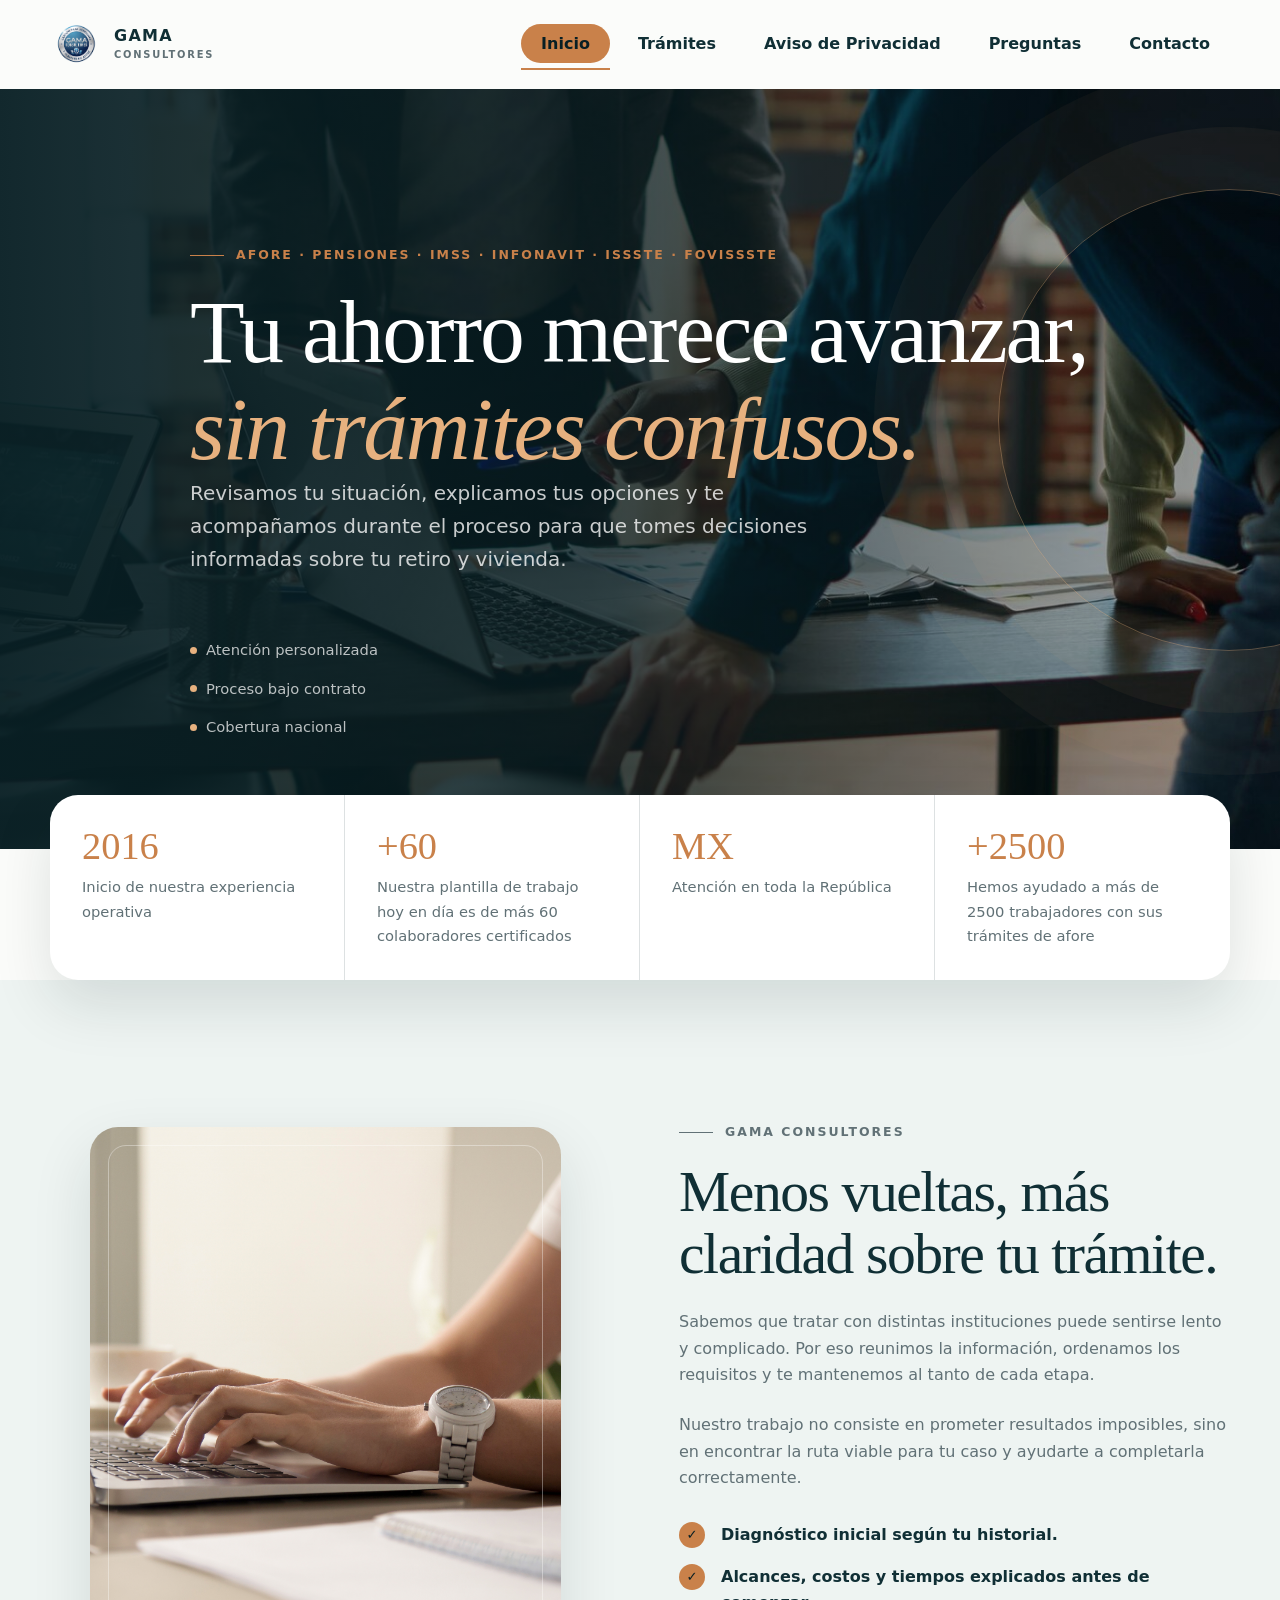
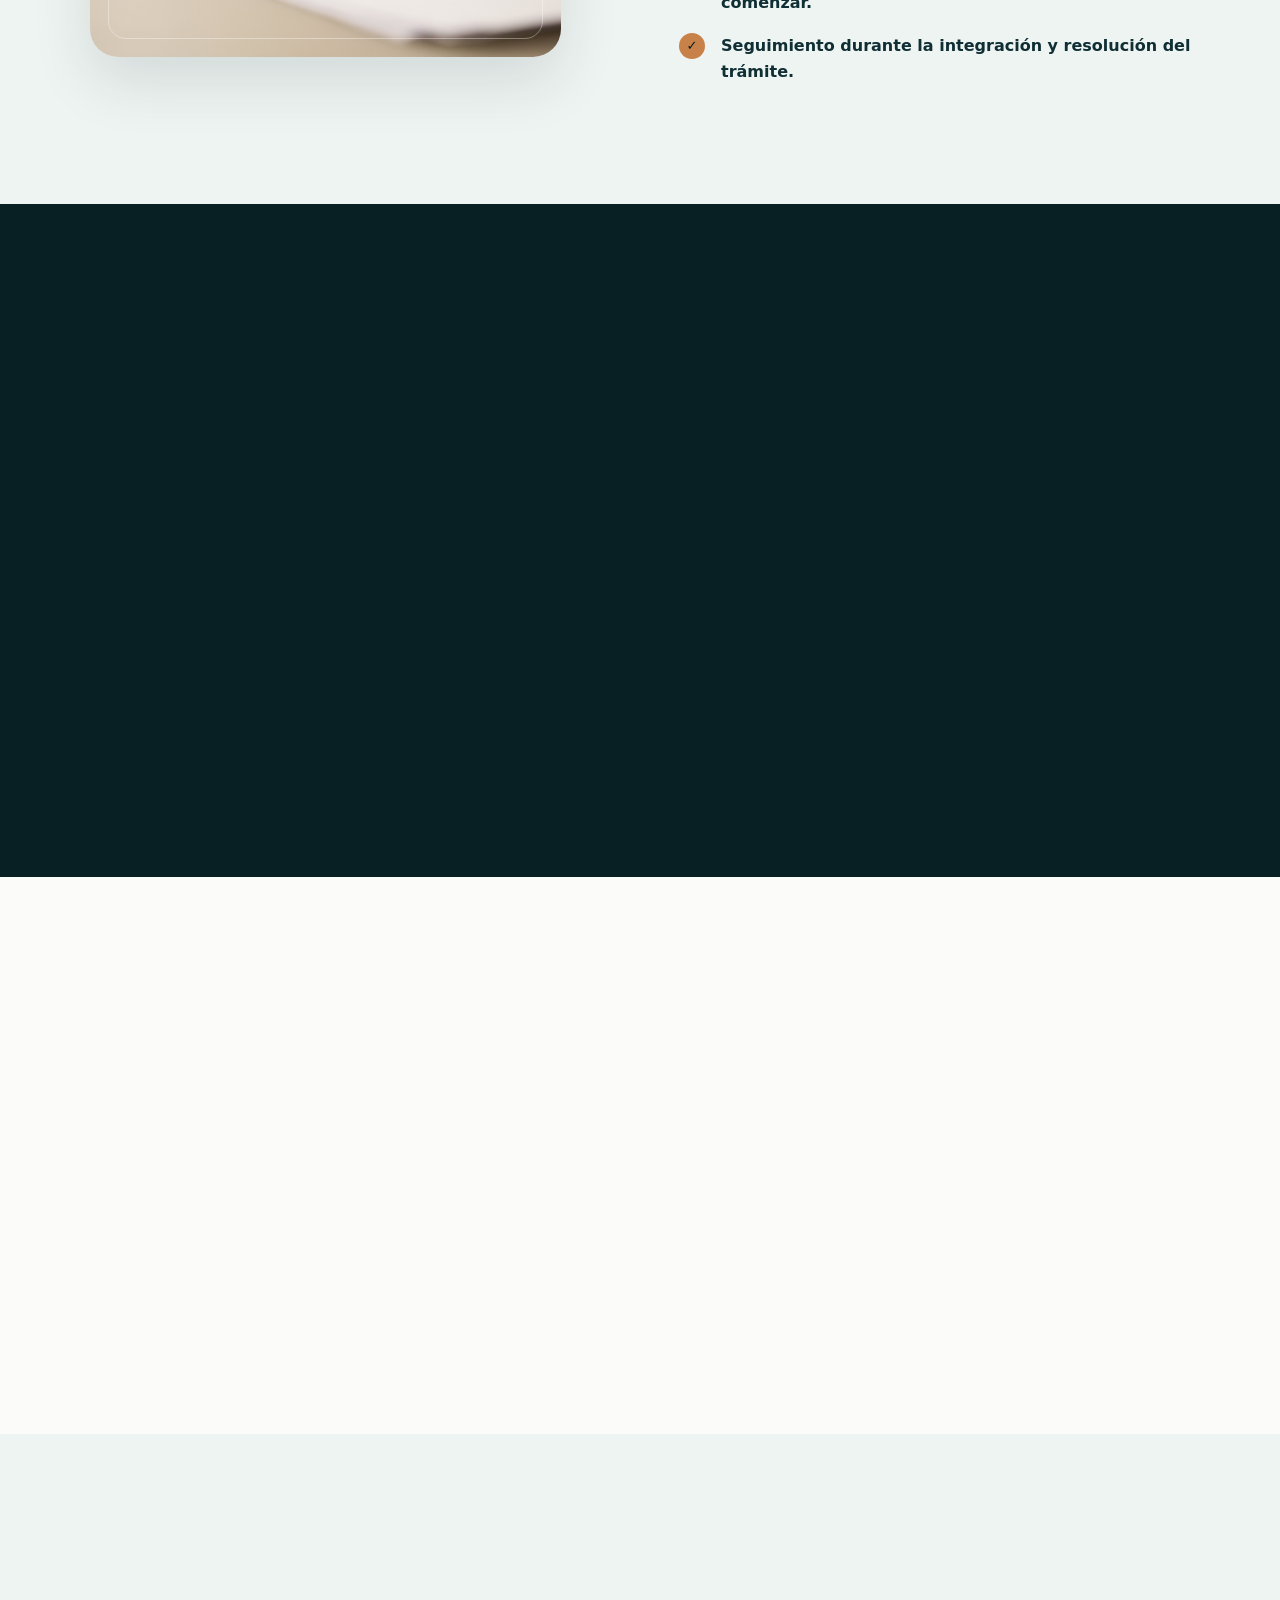
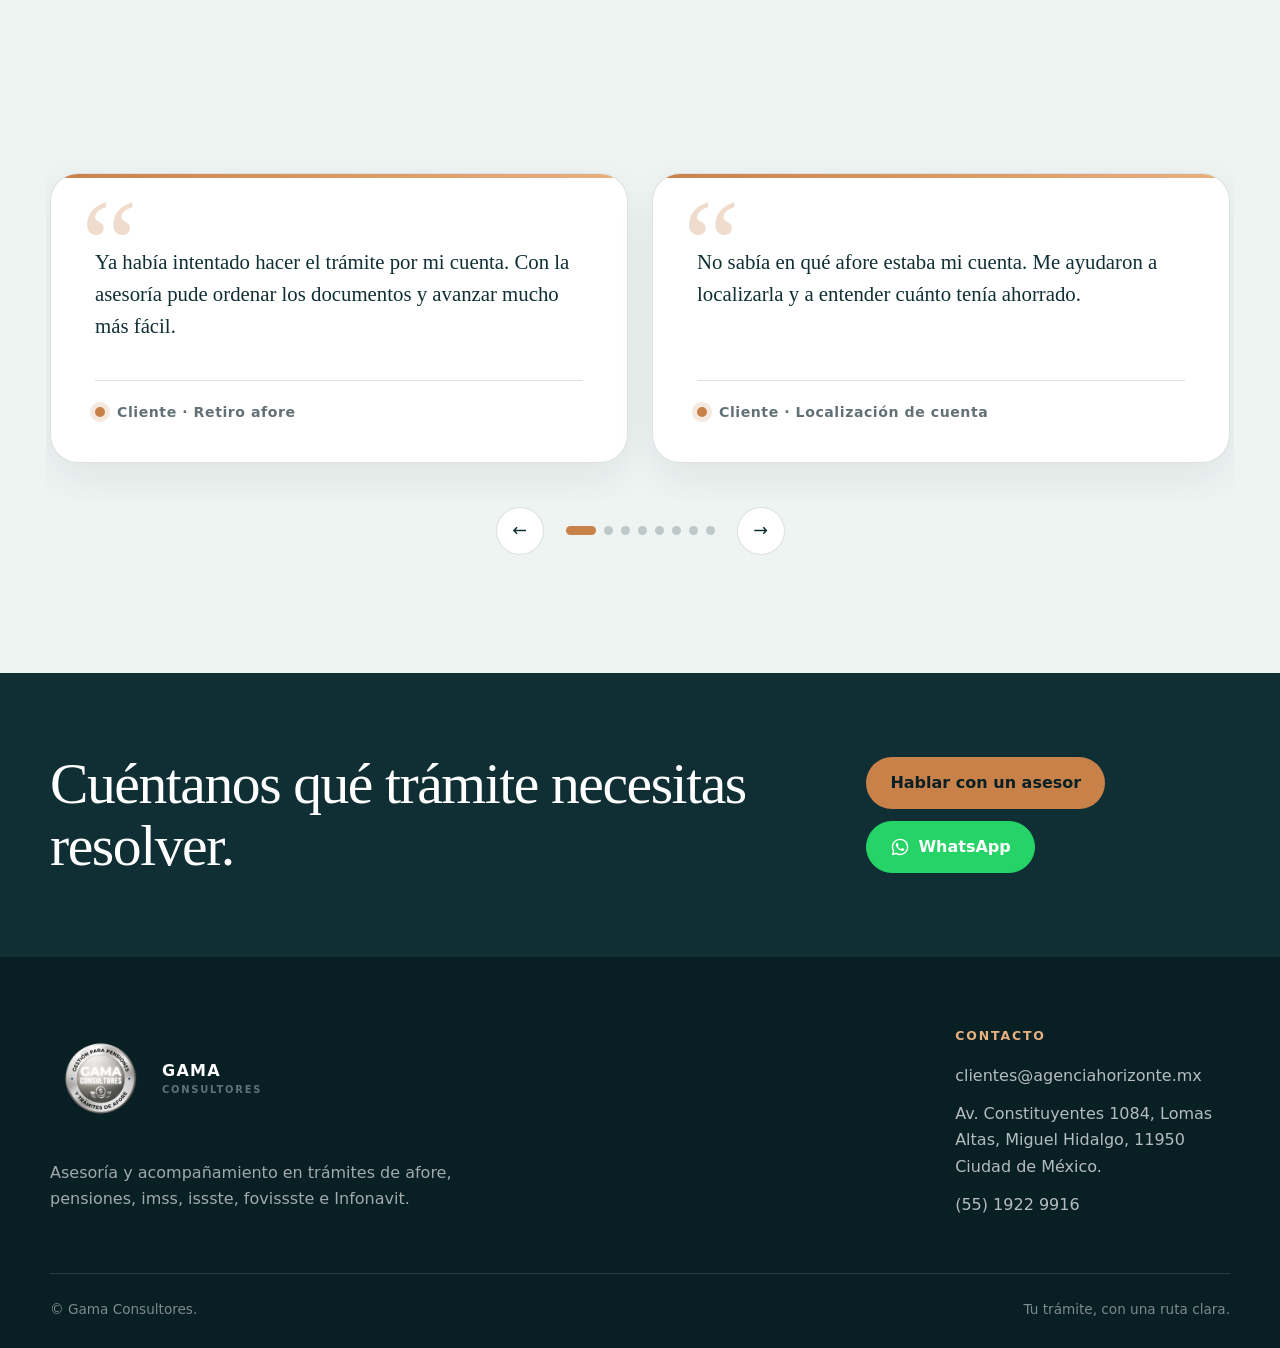
==== index.html @ b089a034 "arkpf233322" ====
<!doctype html>
<html lang="es">
	<head>
		<meta charset="utf-8" />
		<meta name="viewport" content="width=device-width, initial-scale=1" />
		<title>Gama Consultores | afore, pensiones e Infonavit</title>
		<meta
			name="description"
			content="Asesoría y acompañamiento en trámites de afore, pensiones, IMSS e Infonavit en México."
		/>
		<link
			rel="icon"
			type="image/svg+xml"
			href="assets/imgs/logo/Horizonte-favicon.svg"
		/>
		<link rel="stylesheet" href="assets/css/agencia.css" />

		<style>
			/* Botones del CTA (contacto + WhatsApp) */
			.cta-actions {
				display: flex;
				flex-wrap: wrap;
				align-items: center;
				gap: 12px;
			}
			.btn.btn-wa {
				display: inline-flex;
				align-items: center;
				gap: 8px;
				background: #25d366;
				border-color: #25d366;
				color: #fff;
			}
			.btn.btn-wa svg {
				width: 20px;
				height: 20px;
				fill: currentColor;
				flex-shrink: 0;
			}
			.btn.btn-wa:hover,
			.btn.btn-wa:focus-visible {
				background: #1ebe5b;
				border-color: #1ebe5b;
				color: #fff;
			}
			@media (max-width: 600px) {
				.cta-actions {
					width: 100%;
				}
				.cta-actions .btn {
					flex: 1 1 100%;
					justify-content: center;
					text-align: center;
				}
			}
		</style>
	</head>
	<body>
		<a class="skip-link" href="#contenido">Saltar al contenido</a>
		<header class="site-header">
			<nav class="nav container" aria-label="Navegación principal">
				<a class="brand" href="index.html">
					<img class="brand-logo" src="assets/imgs/logo/GM1.png" alt="Gama Consultores" />
					<span class="brand-name">GAMA <small>CONSULTORES</small></span>
				</a>
				<button
					class="menu-toggle"
					type="button"
					aria-label="Abrir menú"
					aria-expanded="false"
				>
					<span></span>
				</button>
				<ul class="nav-links">
					<li><a aria-current="page" href="index.html">Inicio</a></li>
					<li><a href="tramites.html">Trámites</a></li>
					<li><a href="privacy.html">Aviso de Privacidad</a></li>
					<li><a href="faq.html">Preguntas</a></li>
					<li><a class="btn" href="contact.html">Contacto</a></li>
				</ul>
			</nav>
		</header>
		<main id="contenido">
			<section class="hero">
				<div class="hero-content container" data-reveal>
					<p class="eyebrow">afore · PENSIONES · IMSS · Infonavit · ISSSTE · FOVISSSTE</p>
					<h1>Tu ahorro merece avanzar, <span>sin trámites confusos.</span></h1>
					<p class="lead">
						Revisamos tu situación, explicamos tus opciones y te acompañamos
						durante el proceso para que tomes decisiones informadas sobre tu
						retiro y vivienda.
					</p>
					<ul class="hero-proof">
						<li>Atención personalizada</li>
						<li>Proceso bajo contrato</li>
						<li>Cobertura nacional</li>
					</ul>
				</div>
			</section>

			<section class="metrics">
				<div class="container metrics-grid">
					<div class="metric">
						<strong>2016</strong
						><span>Inicio de nuestra experiencia operativa</span>
					</div>
					<div class="metric">
						<strong>+60</strong><span>Nuestra plantilla de trabajo hoy en día es de más 60 colaboradores certificados</span>
					</div>
					<div class="metric">
						<strong>MX</strong><span>Atención en toda la República</span>
					</div>
					<div class="metric">
						<strong>+2500</strong><span>Hemos ayudado a más de 2500 trabajadores con sus trámites de afore</span>
					</div>
				</div>
			</section>

			<section class="section section-soft" id="nosotros">
				<div class="container split">
					<figure class="image-frame" data-reveal>
						<img
							src="assets/imgs/hero/contactoFormIn.jpg"
							alt="Asesora revisando información desde una computadora"
							loading="lazy"
						/>
					</figure>
					<div class="copy" data-reveal>
						<p class="eyebrow">Gama Consultores</p>
						<h2>Menos vueltas, más claridad sobre tu trámite.</h2>
						<p>
							Sabemos que tratar con distintas instituciones puede sentirse
							lento y complicado. Por eso reunimos la información, ordenamos los
							requisitos y te mantenemos al tanto de cada etapa.
						</p>
						<p>
							Nuestro trabajo no consiste en prometer resultados imposibles,
							sino en encontrar la ruta viable para tu caso y ayudarte a
							completarla correctamente.
						</p>
						<ul class="check-list">
							<li>Diagnóstico inicial según tu historial.</li>
							<li>Alcances, costos y tiempos explicados antes de comenzar.</li>
							<li>Seguimiento durante la integración y resolución del trámite.</li>
						</ul>
					</div>
				</div>
			</section>

			<section class="section section-dark">
				<div class="container">
					<div class="section-head" data-reveal>
						<div>
							<p class="eyebrow">Cómo trabajamos</p>
							<h2>Un proceso entendible de principio a fin.</h2>
						</div>
						<p style="color: rgba(255, 255, 255, 0.65)">
							Cada institución y cada expediente tienen tiempos propios.
							Nosotros te ayudamos a mantener el control de lo que sí puede
							anticiparse.
						</p>
					</div>
					<div class="process">
						<article class="step" data-reveal>
							<span class="step-number">01</span>
							<h3>Revisión</h3>
							<p>
								Conocemos tu objetivo y verificamos los datos básicos para
								identificar si existe una ruta posible.
							</p>
						</article>
						<article class="step" data-reveal>
							<span class="step-number">02</span>
							<h3>Integración</h3>
							<p>
								Te indicamos documentos, corregimos inconsistencias detectables
								y preparamos el expediente.
							</p>
						</article>
						<article class="step" data-reveal>
							<span class="step-number">03</span>
							<h3>Seguimiento</h3>
							<p>
								Acompañamos el trámite, informamos avances y respondemos ante
								requerimientos adicionales.
							</p>
						</article>
					</div>
				</div>
			</section>

			<section class="section">
				<div class="container trust-band" data-reveal>
					<div class="trust-title">
						<p class="eyebrow" style="color: #102f35">Seguridad</p>
						<h2>Tu información se trata con seriedad.</h2>
					</div>
					<div class="trust-copy">
						<p>
							No pedimos contraseñas, NIP, ni códigos bancarios. Antes de
							compartir documentos debes conocer el alcance del servicio y el
							canal autorizado.
						</p>
						<ul class="check-list">
							<li>Servicio formalizado mediante contrato.</li>
							<li>Documentos solicitados únicamente cuando son necesarios.</li>
							<li>Comunicación directa con el asesor asignado.</li>
						</ul>
					</div>
				</div>
			</section>

			<section class="section section-soft" id="testimonios">
				<div class="container">
					<div class="section-head" data-reveal>
						<div>
							<p class="eyebrow">Experiencias</p>
							<h2>Casos distintos, una misma necesidad: acompañamiento.</h2>
						</div>
						<p>
							Estos comentarios reflejan situaciones comunes de personas que
							necesitaban entender y destrabar sus procesos.
						</p>
					</div>

					<div class="testimonial-carousel" data-reveal aria-roledescription="carrusel" aria-label="Testimonios">
						<div class="testimonial-viewport">
							<div class="testimonial-track">
								<article class="testimonial-card">
									<blockquote>Ya había intentado hacer el trámite por mi cuenta. Con la asesoría pude ordenar los documentos y avanzar mucho más fácil.</blockquote>
									<footer>Cliente · Retiro afore</footer>
								</article>
								<article class="testimonial-card">
									<blockquote>No sabía en qué afore estaba mi cuenta. Me ayudaron a localizarla y a entender cuánto tenía ahorrado.</blockquote>
									<footer>Cliente · Localización de cuenta</footer>
								</article>
								<article class="testimonial-card">
									<blockquote>Me habían negado la pensión y no entendía por qué. Revisaron mi caso y encontramos una alternativa viable.</blockquote>
									<footer>Cliente · Negativa de pensión</footer>
								</article>
								<article class="testimonial-card">
									<blockquote>El trámite de Infonavit se sentía eterno. Con el seguimiento constante por fin avanzó.</blockquote>
									<footer>Cliente · Infonavit</footer>
								</article>
								<article class="testimonial-card">
									<blockquote>Tenía semanas cotizadas en dos institutos distintos. Me explicaron cómo unificarlas paso a paso.</blockquote>
									<footer>Cliente · Portabilidad</footer>
								</article>
								<article class="testimonial-card">
									<blockquote>Estuve desempleado y no sabía que podía retirar parte de mi afore. Me guiaron en todo el proceso.</blockquote>
									<footer>Cliente · Retiro por desempleo</footer>
								</article>
								<article class="testimonial-card">
									<blockquote>Mi nombre estaba mal registrado en mi cuenta y eso frenaba todo. Lo corrigieron sin complicaciones.</blockquote>
									<footer>Cliente · Corrección de datos</footer>
								</article>
								<article class="testimonial-card">
									<blockquote>La ayuda por matrimonio no la conocía. Me explicaron el monto y los requisitos con claridad.</blockquote>
									<footer>Cliente · Ayuda por matrimonio</footer>
								</article>
								<article class="testimonial-card">
									<blockquote>Pensé que mi caso no tenía solución. Me demostraron que sí había una ruta posible.</blockquote>
									<footer>Cliente · Proyección de pensión</footer>
								</article>
								<article class="testimonial-card">
									<blockquote>Siempre supe en qué etapa iba mi expediente. Eso me dio mucha tranquilidad.</blockquote>
									<footer>Cliente · Seguimiento de trámite</footer>
								</article>
								<article class="testimonial-card">
									<blockquote>Me explicaron los costos y tiempos desde el inicio, sin sorpresas después.</blockquote>
									<footer>Cliente · Diagnóstico inicial</footer>
								</article>
								<article class="testimonial-card">
									<blockquote>Tenía dudas sobre mi subcuenta de vivienda y me orientaron sin presionarme a nada.</blockquote>
									<footer>Cliente · Subcuenta de vivienda</footer>
								</article>
								<article class="testimonial-card">
									<blockquote>El asesor asignado siempre respondió mis dudas directamente, sin dar vueltas.</blockquote>
									<footer>Cliente · Atención personalizada</footer>
								</article>
								<article class="testimonial-card">
									<blockquote>Después de años sin moverlo, por fin entendí qué opciones tenía con mi afore.</blockquote>
									<footer>Cliente · Revisión de cuenta</footer>
								</article>
								<article class="testimonial-card">
									<blockquote>Todo quedó formalizado por contrato, así que supe exactamente qué esperar del servicio.</blockquote>
									<footer>Cliente · Formalización del servicio</footer>
								</article>
							</div>
						</div>

						<div class="testimonial-controls">
							<button class="t-btn t-prev" type="button" aria-label="Anterior">←</button>
							<div class="t-dots" role="tablist" aria-label="Páginas de testimonios"></div>
							<button class="t-btn t-next" type="button" aria-label="Siguiente">→</button>
						</div>
					</div>
				</div>
			</section>

			<section class="cta">
				<div class="container cta-inner" data-reveal>
					<h2>Cuéntanos qué trámite necesitas resolver.</h2>
					<div class="cta-actions">
						<a class="btn" href="contact.html">Hablar con un asesor</a>
						<a
							class="btn btn-wa"
							href="https://wa.me/525519229916?text=Hola%2C%20me%20gustar%C3%ADa%20recibir%20asesor%C3%ADa%20sobre%20un%20tr%C3%A1mite."
							target="_blank"
							rel="noopener noreferrer"
							aria-label="Escribir por WhatsApp al (55) 1922 9916"
						>
							<svg viewBox="0 0 24 24" aria-hidden="true" focusable="false">
								<path d="M12.04 2C6.58 2 2.13 6.45 2.13 11.91c0 1.75.46 3.45 1.32 4.95L2.05 22l5.25-1.38a9.9 9.9 0 0 0 4.74 1.21h.01c5.46 0 9.91-4.45 9.91-9.91 0-2.65-1.03-5.14-2.9-7.01A9.82 9.82 0 0 0 12.04 2zm0 18.15h-.01a8.2 8.2 0 0 1-4.18-1.15l-.3-.18-3.12.82.83-3.04-.2-.31a8.2 8.2 0 0 1-1.26-4.38c0-4.54 3.7-8.24 8.25-8.24 2.2 0 4.27.86 5.82 2.42a8.18 8.18 0 0 1 2.41 5.83c0 4.54-3.7 8.23-8.24 8.23zm4.52-6.16c-.25-.12-1.47-.72-1.69-.81-.23-.08-.39-.12-.56.12-.17.25-.64.81-.78.97-.14.17-.29.19-.54.06-.25-.12-1.05-.39-2-1.23-.74-.66-1.23-1.47-1.38-1.72-.14-.25-.02-.38.11-.51.11-.11.25-.29.37-.43.12-.14.17-.25.25-.41.08-.17.04-.31-.02-.43-.06-.12-.56-1.34-.76-1.84-.2-.48-.41-.42-.56-.43h-.48c-.17 0-.43.06-.66.31-.23.25-.87.85-.87 2.07 0 1.22.89 2.4 1.01 2.56.12.17 1.75 2.67 4.23 3.74.59.26 1.05.41 1.41.52.59.19 1.13.16 1.56.1.48-.07 1.47-.6 1.67-1.18.21-.58.21-1.07.14-1.18-.06-.1-.23-.16-.48-.29z"/>
							</svg>
							WhatsApp
						</a>
					</div>
				</div>
			</section>
		</main>
		<footer class="site-footer">
			<div class="container footer-grid">
				<div class="footer-brand">
					<a class="brand" href="index.html">
						<img src="assets/imgs/logo/GM2.png" alt="" style="width: 100px" />
						<span class="brand-name">GAMA<small>CONSULTORES</small></span></a
					>
					<p>
												Asesoría y acompañamiento en trámites de afore, pensiones, imss, issste, fovissste e Infonavit.

					</p>
				</div>
				<div class="footer-col"></div>
				<div class="footer-col">
					<h3>Contacto</h3>
					<ul>
						<li>
							<a href="mailto:clientes@agenciahorizonte.mx"
								>clientes@agenciahorizonte.mx</a
							>
						</li>
						<li>Av. Constituyentes 1084, Lomas Altas, Miguel Hidalgo, 11950 Ciudad de México.</li>
						<li><a>(55) 1922 9916</a></li>
					</ul>
				</div>
			</div>
			<div class="container footer-bottom">
				<span>© Gama Consultores.</span
				><span>Tu trámite, con una ruta clara.</span>
			</div>
		</footer>
		<script src="assets/js/agencia.js"></script>
	</body>
</html>
---- assets/css/agencia.css ----
:root {
	--ink: #102f35;
	--ink-2: #17444a;
	--deep: #081f24;
	--copper: #c9814a;
	--copper-light: #e7b17f;
	--mist: #eef4f2;
	--paper: #fbfcfa;
	--white: #ffffff;
	--muted: #617176;
	--line: rgba(16, 47, 53, 0.14);
	--shadow: 0 24px 60px rgba(8, 31, 36, 0.12);
	--radius: 28px;
}

* {
	box-sizing: border-box;
}
html {
	scroll-behavior: smooth;
}
body {
	margin: 0;
	color: var(--ink);
	background: var(--paper);
	font-family:
		Inter,
		ui-sans-serif,
		system-ui,
		-apple-system,
		BlinkMacSystemFont,
		"Segoe UI",
		sans-serif;
	font-size: 16px;
	line-height: 1.65;
	-webkit-font-smoothing: antialiased;
}
body.menu-open {
	overflow: hidden;
}
a {
	color: inherit;
	text-decoration: none;
}
img {
	display: block;
	max-width: 100%;
}
button,
input,
textarea,
select {
	font: inherit;
}
button {
	color: inherit;
}
.container {
	width: min(1180px, calc(100% - 40px));
	margin-inline: auto;
}
.skip-link {
	position: fixed;
	left: 16px;
	top: -80px;
	z-index: 200;
	padding: 10px 16px;
	background: var(--white);
	border-radius: 10px;
}
.skip-link:focus {
	top: 16px;
}

.site-header {
	position: sticky;
	top: 0;
	z-index: 100;
	background: rgba(251, 252, 250, 0.9);
	border-bottom: 1px solid transparent;
	backdrop-filter: blur(18px);
	transition:
		border-color 0.25s,
		box-shadow 0.25s;
}
.site-header.is-scrolled {
	border-color: var(--line);
	box-shadow: 0 8px 28px rgba(8, 31, 36, 0.06);
}
.nav {
	min-height: 88px;
	display: flex;
	align-items: center;
	justify-content: space-between;
	gap: 28px;
}

.brand {
	display: inline-flex;
	align-items: center;
	gap: 12px;
	min-width: 0;
	font-weight: 800;
	letter-spacing: 0.08em;
}
.brand-logo {
	height: 52px;
	width: auto;
	max-width: none;
	object-fit: contain;
	flex-shrink: 0;
}
.brand-name {
	line-height: 1;
}
.brand-name small {
	display: block;
	margin-top: 6px;
	color: var(--muted);
	font-size: 0.62rem;
	font-weight: 700;
	letter-spacing: 0.18em;
}
.menu-toggle {
	flex-shrink: 0;
}

@media (max-width: 620px) {
	.brand {
		gap: 10px;
	}
	.brand-logo {
		height: 40px;
	}
	.brand-name small {
		letter-spacing: 0.12em;
	}
}

.nav-links {
	display: flex;
	align-items: center;
	gap: 30px;
	list-style: none;
	margin: 0;
	padding: 0;
	font-weight: 650;
}
.nav-links a {
	position: relative;
}
.nav-links a:not(.btn)::after {
	content: "";
	position: absolute;
	left: 0;
	bottom: -7px;
	width: 100%;
	height: 2px;
	background: var(--copper);
	transform: scaleX(0);
	transform-origin: right;
	transition: transform 0.25s;
}
.nav-links a:hover::after,
.nav-links a[aria-current="page"]::after {
	transform: scaleX(1);
	transform-origin: left;
}
.menu-toggle {
	display: none;
	width: 46px;
	height: 46px;
	border: 1px solid var(--line);
	border-radius: 50%;
	background: var(--white);
	cursor: pointer;
}
.menu-toggle span,
.menu-toggle span::before,
.menu-toggle span::after {
	display: block;
	width: 20px;
	height: 2px;
	margin: auto;
	background: var(--ink);
	content: "";
	transition: 0.25s;
}
.menu-toggle span {
	position: relative;
}
.menu-toggle span::before {
	position: absolute;
	top: -6px;
}
.menu-toggle span::after {
	position: absolute;
	top: 6px;
}

.btn {
	display: inline-flex;
	min-height: 50px;
	align-items: center;
	justify-content: center;
	gap: 10px;
	padding: 12px 23px;
	border: 1px solid transparent;
	border-radius: 999px;
	background: var(--copper);
	color: var(--deep);
	font-weight: 800;
	cursor: pointer;
	transition:
		transform 0.2s,
		background 0.2s,
		color 0.2s,
		box-shadow 0.2s;
}
.btn:hover {
	transform: translateY(-2px);
	background: var(--ink);
	color: var(--white);
	box-shadow: 0 12px 30px rgba(8, 31, 36, 0.18);
}
.btn-outline {
	border-color: rgba(255, 255, 255, 0.5);
	background: transparent;
	color: var(--white);
}
.btn-outline:hover {
	background: var(--white);
	color: var(--deep);
}

.eyebrow {
	display: flex;
	align-items: center;
	gap: 12px;
	margin: 0 0 18px;
	color: var(--copper);
	font-size: 0.78rem;
	font-weight: 850;
	letter-spacing: 0.16em;
	text-transform: uppercase;
}
.eyebrow::before {
	content: "";
	width: 34px;
	height: 1px;
	background: currentColor;
}
h1,
h2,
h3 {
	margin: 0;
	font-family: Georgia, "Times New Roman", serif;
	font-weight: 500;
	line-height: 1.08;
	letter-spacing: -0.025em;
}
h1 {
	font-size: clamp(3.2rem, 7vw, 6.8rem);
}
h2 {
	font-size: clamp(2.35rem, 4.5vw, 4.7rem);
}
h3 {
	font-size: 1.55rem;
}
p {
	margin: 0;
}
.lead {
	max-width: 680px;
	color: rgba(255, 255, 255, 0.78);
	font-size: clamp(1.06rem, 1.6vw, 1.25rem);
}
.section {
	padding: 118px 0;
}
.section-soft {
	background: var(--mist);
}
.section-dark {
	background: var(--deep);
	color: var(--white);
}
.section-head {
	display: grid;
	grid-template-columns: 1.35fr 0.65fr;
	align-items: end;
	gap: 40px;
	margin-bottom: 58px;
}
.section-head > p {
	color: var(--muted);
}

.hero {
	position: relative;
	min-height: 760px;
	display: grid;
	align-items: end;
	overflow: hidden;
	color: var(--white);
	background: var(--deep);
}
.hero::before {
	content: "";
	position: absolute;
	inset: 0;
	background:
		linear-gradient(
			90deg,
			rgba(8, 31, 36, 0.95) 0%,
			rgba(8, 31, 36, 0.75) 48%,
			rgba(8, 31, 36, 0.2) 100%
		),
		url("../imgs/hero/bannerDesk.jpg") center/cover;
}
.hero::after {
	content: "";
	position: absolute;
	width: 460px;
	height: 460px;
	right: -180px;
	top: 100px;
	border: 1px solid rgba(231, 177, 127, 0.35);
	border-radius: 50%;
	box-shadow:
		0 0 0 62px rgba(231, 177, 127, 0.05),
		0 0 0 124px rgba(231, 177, 127, 0.04);
}
.hero-content {
	position: relative;
	z-index: 1;
	max-width: 900px;
	padding: 150px 0 95px;
}
.hero h1 span {
	color: var(--copper-light);
	font-style: italic;
}
.hero-actions {
	display: flex;
	flex-wrap: wrap;
	gap: 14px;
	margin-top: 38px;
}
.hero-proof {
	display: flex;
	flex-direction: column;
	gap: 14px;
	margin-top: 62px;
	list-style: none;
	padding: 0;
	color: rgba(255, 255, 255, 0.72);
	font-size: 0.92rem;
}
.hero-proof li {
	display: inline-flex;
	align-items: center;
	gap: 9px;
}
.hero-proof li::before {
	content: "";
	width: 7px;
	height: 7px;
	background: var(--copper-light);
	border-radius: 50%;
	flex-shrink: 0;
}

.metrics {
	margin-top: -54px;
	position: relative;
	z-index: 2;
}
.metrics-grid {
	display: grid;
	grid-template-columns: repeat(4, 1fr);
	border-radius: var(--radius);
	overflow: hidden;
	background: var(--white);
	box-shadow: var(--shadow);
}
.metric {
	padding: 32px;
	border-right: 1px solid var(--line);
}
.metric:last-child {
	border: 0;
}
.metric strong {
	display: block;
	color: var(--copper);
	font:
		500 2.4rem/1 Georgia,
		serif;
}
.metric span {
	display: block;
	margin-top: 10px;
	color: var(--muted);
	font-size: 0.92rem;
}

.services {
	display: grid;
	grid-template-columns: repeat(2, 1fr);
	gap: 18px;
	counter-reset: services;
}
.service-card {
	min-height: 340px;
	padding: 42px;
	border: 1px solid var(--line);
	border-radius: var(--radius);
	background: var(--white);
	position: relative;
	overflow: hidden;
	transition:
		transform 0.25s,
		box-shadow 0.25s;
	counter-increment: services;
}
.service-card::before {
	content: "0" counter(services);
	position: absolute;
	right: 30px;
	top: 22px;
	color: rgba(16, 47, 53, 0.09);
	font:
		500 5rem/1 Georgia,
		serif;
}
.service-card:hover {
	transform: translateY(-7px);
	box-shadow: var(--shadow);
}
.service-card:nth-child(2),
.service-card:nth-child(4) {
	background: var(--mist);
}
.service-icon {
	width: 54px;
	height: 54px;
	display: grid;
	place-items: center;
	margin-bottom: 68px;
	border-radius: 18px;
	background: var(--mist);
	color: var(--copper);
	font-size: 1.45rem;
}
.service-card p {
	margin-top: 16px;
	color: var(--muted);
}
.text-link {
	display: inline-flex;
	align-items: center;
	gap: 10px;
	margin-top: 24px;
	color: var(--ink);
	font-weight: 800;
}
.text-link::after {
	content: "↗";
	color: var(--copper);
}

.split {
	display: grid;
	grid-template-columns: 1fr 1fr;
	gap: 78px;
	align-items: center;
}
.image-frame {
	position: relative;
	border-radius: var(--radius);
	overflow: hidden;
	box-shadow: var(--shadow);
}
.image-frame img {
	width: 100%;
	aspect-ratio: 4/4.5;
	object-fit: cover;
}
.image-frame::after {
	content: "";
	position: absolute;
	inset: 18px;
	border: 1px solid rgba(255, 255, 255, 0.35);
	border-radius: 18px;
	pointer-events: none;
}
.copy p {
	margin-top: 24px;
	color: var(--muted);
}
.check-list {
	display: grid;
	gap: 16px;
	list-style: none;
	margin: 30px 0 0;
	padding: 0;
}
.check-list li {
	display: grid;
	grid-template-columns: 30px 1fr;
	align-items: start;
	gap: 12px;
	font-weight: 700;
}
.check-list li::before {
	content: "✓";
	width: 26px;
	height: 26px;
	display: grid;
	place-items: center;
	border-radius: 50%;
	background: var(--copper);
	color: var(--deep);
	font-size: 0.82rem;
}

.process {
	display: grid;
	grid-template-columns: repeat(3, 1fr);
	gap: 48px;
}
.step {
	border-top: 1px solid rgba(255, 255, 255, 0.18);
	padding-top: 26px;
}
.step-number {
	display: block;
	margin-bottom: 46px;
	color: var(--copper-light);
	font:
		italic 500 1.45rem/1 Georgia,
		serif;
}
.step p {
	margin-top: 14px;
	color: rgba(255, 255, 255, 0.65);
}
.quote-grid {
	display: grid;
	grid-template-columns: 1.25fr 0.75fr;
	gap: 18px;
}
.quote-card {
	padding: 42px;
	border-radius: var(--radius);
	background: var(--white);
	box-shadow: 0 10px 38px rgba(8, 31, 36, 0.08);
}
.quote-card blockquote {
	margin: 0;
	font:
		500 1.45rem/1.45 Georgia,
		serif;
}
.quote-card footer {
	margin-top: 28px;
	color: var(--muted);
	font-weight: 700;
}
.quote-accent {
	display: flex;
	flex-direction: column;
	justify-content: space-between;
	background: var(--copper);
	color: var(--deep);
}
.quote-accent strong {
	font:
		500 clamp(2.6rem, 5vw, 4.8rem)/1 Georgia,
		serif;
	overflow-wrap: anywhere;
}

.service-strip {
	display: grid;
	grid-template-columns: 1.2fr 0.8fr;
	gap: 18px;
}
.service-feature {
	min-height: 460px;
	padding: 48px;
	border-radius: var(--radius);
	color: var(--white);
	background:
		linear-gradient(180deg, rgba(8, 31, 36, 0.08), rgba(8, 31, 36, 0.88)),
		url("../imgs/hero/nTramites.jpg") center/cover;
	display: flex;
	flex-direction: column;
	justify-content: flex-end;
}
.service-feature p {
	max-width: 540px;
	margin-top: 18px;
	color: rgba(255, 255, 255, 0.76);
}
.service-stack {
	display: grid;
	gap: 18px;
}
.service-mini {
	padding: 30px;
	border: 1px solid var(--line);
	border-radius: 22px;
	background: var(--white);
}
.service-mini span {
	display: block;
	margin-bottom: 18px;
	color: var(--copper);
	font-size: 0.78rem;
	font-weight: 850;
	letter-spacing: 0.14em;
}
.service-mini p {
	margin-top: 10px;
	color: var(--muted);
}

.trust-band {
	display: grid;
	grid-template-columns: 0.8fr 1.2fr;
	border-radius: var(--radius);
	overflow: hidden;
	box-shadow: var(--shadow);
}
.trust-title {
	padding: 48px;
	background: var(--copper);
	color: var(--deep);
}
.trust-copy {
	padding: 48px;
	background: var(--white);
}
.trust-copy p {
	color: var(--muted);
}
.trust-copy ul {
	margin-top: 24px;
}

.cta {
	padding: 80px 0;
	background: var(--ink);
	color: var(--white);
}
.cta-inner {
	display: flex;
	align-items: center;
	justify-content: space-between;
	gap: 42px;
}
.cta h2 {
	max-width: 800px;
	font-size: clamp(2.2rem, 4.5vw, 4rem);
}

.page-hero {
	padding: 110px 0 86px;
	color: var(--white);
	background: var(--deep);
	position: relative;
	overflow: hidden;
}
.page-hero::after {
	content: "";
	position: absolute;
	width: 420px;
	height: 420px;
	right: -130px;
	top: -180px;
	border: 1px solid rgba(231, 177, 127, 0.28);
	border-radius: 50%;
	box-shadow: 0 0 0 60px rgba(231, 177, 127, 0.04);
}
.page-hero h1 {
	max-width: 900px;
	font-size: clamp(3rem, 6vw, 6rem);
}
.page-hero p {
	max-width: 680px;
	margin-top: 24px;
	color: rgba(255, 255, 255, 0.7);
	font-size: 1.12rem;
}

.blog-grid {
	display: grid;
	grid-template-columns: repeat(3, 1fr);
	gap: 22px;
}
.article-card {
	overflow: hidden;
	border: 1px solid var(--line);
	border-radius: 24px;
	background: var(--white);
	transition:
		transform 0.25s,
		box-shadow 0.25s;
}
.article-card:hover {
	transform: translateY(-6px);
	box-shadow: var(--shadow);
}
.article-card img {
	width: 100%;
	aspect-ratio: 16/10;
	object-fit: cover;
	filter: saturate(0.7);
}
.article-copy {
	padding: 28px;
}
.tag {
	display: inline-block;
	margin-bottom: 14px;
	color: var(--copper);
	font-size: 0.76rem;
	font-weight: 850;
	letter-spacing: 0.12em;
	text-transform: uppercase;
}
.article-card p {
	margin-top: 14px;
	color: var(--muted);
}

.faq-list {
	display: grid;
	gap: 12px;
	max-width: 900px;
	margin: auto;
}
.faq-list details {
	border: 1px solid var(--line);
	border-radius: 18px;
	background: var(--white);
	overflow: hidden;
}
.faq-list summary {
	display: flex;
	align-items: center;
	justify-content: space-between;
	gap: 20px;
	padding: 24px 28px;
	font:
		500 1.2rem/1.35 Georgia,
		serif;
	cursor: pointer;
	list-style: none;
}
.faq-list summary::-webkit-details-marker {
	display: none;
}
.faq-list summary::after {
	content: "+";
	color: var(--copper);
	font: 400 1.7rem/1 sans-serif;
}
.faq-list details[open] summary::after {
	content: "−";
}
.faq-answer {
	padding: 0 28px 26px;
	color: var(--muted);
}

.contact-grid {
	display: grid;
	grid-template-columns: 0.8fr 1.2fr;
	gap: 70px;
	align-items: start;
}
.contact-aside {
	position: sticky;
	top: 120px;
}
.contact-aside p {
	margin-top: 22px;
	color: var(--muted);
}
.contact-list {
	display: grid;
	gap: 20px;
	margin-top: 36px;
}
.contact-item {
	padding-top: 18px;
	border-top: 1px solid var(--line);
}
.contact-item span {
	display: block;
	color: var(--muted);
	font-size: 0.82rem;
	text-transform: uppercase;
	letter-spacing: 0.12em;
}
.contact-item strong {
	display: block;
	margin-top: 5px;
	font-size: 1.05rem;
}
.form-card {
	padding: 42px;
	border-radius: var(--radius);
	background: var(--mist);
}
.form-grid {
	display: grid;
	grid-template-columns: 1fr 1fr;
	gap: 18px;
}
.field {
	display: grid;
	gap: 8px;
}
.field.full {
	grid-column: 1 / -1;
}
.field label {
	font-weight: 750;
}
.field input,
.field textarea,
.field select {
	width: 100%;
	padding: 14px 16px;
	border: 1px solid rgba(16, 47, 53, 0.2);
	border-radius: 12px;
	background: var(--white);
	color: var(--ink);
	outline: none;
}
.field input:focus,
.field textarea:focus,
.field select:focus {
	border-color: var(--copper);
	box-shadow: 0 0 0 3px rgba(201, 129, 74, 0.14);
}
.field textarea {
	min-height: 140px;
	resize: vertical;
}
.form-note {
	margin-top: 14px;
	color: var(--muted);
	font-size: 0.84rem;
}

.legal {
	max-width: 850px;
	margin: auto;
}
.legal h2 {
	margin: 54px 0 18px;
	font-size: 2rem;
}
.legal h3 {
	margin: 34px 0 12px;
	font-size: 1.3rem;
}
.legal p,
.legal li {
	color: var(--muted);
}
.legal ul {
	padding-left: 20px;
}

.site-footer {
	padding: 72px 0 28px;
	background: var(--deep);
	color: var(--white);
}
.footer-grid {
	display: grid;
	grid-template-columns: 1.3fr 0.7fr 0.7fr;
	gap: 60px;
	padding-bottom: 54px;
}
.footer-brand p {
	max-width: 430px;
	margin-top: 22px;
	color: rgba(255, 255, 255, 0.62);
}
.footer-col h3 {
	font-family: inherit;
	font-size: 0.78rem;
	font-weight: 850;
	letter-spacing: 0.15em;
	text-transform: uppercase;
	color: var(--copper-light);
}
.footer-col ul {
	display: grid;
	gap: 12px;
	list-style: none;
	margin: 20px 0 0;
	padding: 0;
	color: rgba(255, 255, 255, 0.7);
}
.footer-bottom {
	display: flex;
	justify-content: space-between;
	gap: 20px;
	padding-top: 24px;
	border-top: 1px solid rgba(255, 255, 255, 0.12);
	color: rgba(255, 255, 255, 0.48);
	font-size: 0.85rem;
}

[data-reveal] {
	opacity: 0;
	transform: translateY(24px);
	transition:
		opacity 0.7s ease,
		transform 0.7s ease;
}
[data-reveal].is-visible {
	opacity: 1;
	transform: none;
}

@media (max-width: 920px) {
	.menu-toggle {
		display: grid;
		place-items: center;
	}
	.nav-links {
		position: fixed;
		inset: 88px 0 auto;
		display: grid;
		gap: 0;
		padding: 18px 20px 28px;
		background: var(--paper);
		border-bottom: 1px solid var(--line);
		transform: translateY(-140%);
		transition: transform 0.3s;
	}
	.nav-links.is-open {
		transform: translateY(0);
	}
	.nav-links li {
		border-bottom: 1px solid var(--line);
	}
	.nav-links li:last-child {
		border: 0;
		padding-top: 18px;
	}
	.nav-links a {
		display: block;
		padding: 15px 4px;
	}
	.nav-links .btn {
		display: inline-flex;
	}
	.hero {
		min-height: 700px;
	}
	.section-head,
	.split,
	.contact-grid,
	.quote-grid,
	.service-strip,
	.trust-band {
		grid-template-columns: 1fr;
	}
	.services,
	.blog-grid {
		grid-template-columns: repeat(2, 1fr);
	}
	.metrics-grid {
		grid-template-columns: 1fr 1fr;
	}
	.metric:nth-child(2) {
		border-right: 0;
	}
	.metric:nth-child(-n + 2) {
		border-bottom: 1px solid var(--line);
	}
	.contact-aside {
		position: static;
	}
	.footer-grid {
		grid-template-columns: 1fr 1fr;
	}
	.footer-brand {
		grid-column: 1 / -1;
	}
}

@media (max-width: 620px) {
	.container {
		width: min(100% - 28px, 1180px);
	}
	.nav {
		min-height: 76px;
	}
	.nav-links {
		inset: 76px 0 auto;
	}
	.brand-name {
		font-size: 0.9rem;
	}
	.hero {
		min-height: 680px;
	}
	.hero-content {
		padding: 120px 0 74px;
	}
	.hero-actions .btn {
		width: 100%;
	}
	.hero-proof {
		gap: 12px 20px;
		margin-top: 42px;
	}
	.metrics {
		margin-top: 0;
	}
	.metrics .container {
		width: 100%;
	}
	.metrics-grid {
		border-radius: 0;
	}
	.metric {
		padding: 24px 18px;
	}
	.metric strong {
		font-size: 1.9rem;
	}
	.section {
		padding: 82px 0;
	}
	.section-head {
		gap: 22px;
		margin-bottom: 38px;
	}
	.services,
	.blog-grid,
	.process,
	.form-grid {
		grid-template-columns: 1fr;
	}
	.service-card {
		min-height: auto;
		padding: 30px;
	}
	.service-icon {
		margin-bottom: 44px;
	}
	.image-frame img {
		aspect-ratio: 1/1.1;
	}
	.field.full {
		grid-column: auto;
	}
	.form-card,
	.quote-card {
		padding: 28px;
	}
	.cta-inner {
		align-items: flex-start;
		flex-direction: column;
	}
	.footer-grid {
		grid-template-columns: 1fr;
	}
	.footer-brand {
		grid-column: auto;
	}
	.footer-bottom {
		flex-direction: column;
	}
}

@media (prefers-reduced-motion: reduce) {
	html {
		scroll-behavior: auto;
	}
	*,
	*::before,
	*::after {
		animation-duration: 0.01ms !important;
		transition-duration: 0.01ms !important;
	}
	[data-reveal] {
		opacity: 1;
		transform: none;
	}
}

/* Menú: todos los enlaces (incluido Contacto) con el mismo comportamiento */
.nav-links {
	gap: 8px;
}
.nav-links a,
.nav-links a.btn {
	min-height: auto;
	padding: 10px 20px;
	border: 0;
	border-radius: 999px;
	background: transparent;
	color: var(--ink);
	font-weight: 650;
	box-shadow: none;
	transform: none;
	transition:
		background 0.2s,
		color 0.2s;
}
.nav-links a::after {
	content: none;
}
.nav-links a:hover,
.nav-links a.btn:hover {
	background: rgba(201, 129, 74, 0.18);
	color: var(--ink);
	transform: none;
	box-shadow: none;
}
.nav-links a[aria-current="page"],
.nav-links a.btn[aria-current="page"] {
	background: var(--copper);
	color: var(--deep);
}

@media (max-width: 920px) {
	.nav-links {
		gap: 0;
	}
	.nav-links li {
		padding: 4px 0;
	}
	.nav-links li:last-child {
		padding-top: 4px;
	}
	.nav-links a,
	.nav-links a.btn {
		display: block;
		padding: 15px 18px;
		border-radius: 14px;
	}
}

/* ===== Testimonios: carrusel lento, 2 a la vez ===== */
.testimonial-carousel {
	margin-top: 10px;
}
.testimonial-viewport {
	overflow: hidden;
	padding: 24px 4px 36px;
	margin: -24px -4px -36px;
}
.testimonial-track {
	display: flex;
	gap: 24px;
	transition: transform 0.9s cubic-bezier(0.22, 0.7, 0.2, 1);
	will-change: transform;
}
.testimonial-card {
	position: relative;
	flex: 0 0 calc((100% - 24px) / 2);
	display: flex;
	flex-direction: column;
	justify-content: space-between;
	min-height: 290px;
	padding: 46px 44px 38px;
	border: 1px solid var(--line);
	border-radius: var(--radius);
	background: var(--white);
	box-shadow: 0 14px 40px rgba(8, 31, 36, 0.07);
	overflow: hidden;
	opacity: 0.55;
	transform: scale(0.97);
	transition:
		opacity 0.6s,
		transform 0.6s;
}
.testimonial-card.is-active {
	opacity: 1;
	transform: none;
}
.testimonial-card::before {
	content: "“";
	position: absolute;
	top: 6px;
	left: 30px;
	color: var(--copper);
	opacity: 0.28;
	font: 400 8rem/1 Georgia, serif;
	pointer-events: none;
}
.testimonial-card::after {
	content: "";
	position: absolute;
	left: 0;
	top: 0;
	width: 100%;
	height: 4px;
	background: linear-gradient(90deg, var(--copper), var(--copper-light));
}
.testimonial-card blockquote {
	position: relative;
	margin: 26px 0 0;
	color: var(--ink);
	font: 500 1.3rem/1.55 Georgia, serif;
}
.testimonial-card footer {
	display: flex;
	align-items: center;
	gap: 12px;
	margin-top: 30px;
	padding-top: 20px;
	border-top: 1px solid var(--line);
	color: var(--muted);
	font-size: 0.88rem;
	font-weight: 700;
	letter-spacing: 0.04em;
}
.testimonial-card footer::before {
	content: "";
	width: 10px;
	height: 10px;
	border-radius: 50%;
	background: var(--copper);
	box-shadow: 0 0 0 5px rgba(201, 129, 74, 0.18);
	flex-shrink: 0;
}

.testimonial-controls {
	display: flex;
	align-items: center;
	justify-content: center;
	gap: 22px;
	margin-top: 44px;
}
.t-btn {
	width: 48px;
	height: 48px;
	border: 1px solid var(--line);
	border-radius: 50%;
	background: var(--white);
	color: var(--ink);
	font-size: 1.1rem;
	cursor: pointer;
	transition:
		background 0.2s,
		color 0.2s,
		transform 0.2s;
}
.t-btn:hover {
	background: var(--ink);
	color: var(--white);
	transform: translateY(-2px);
}
.t-dots {
	display: flex;
	align-items: center;
	gap: 8px;
}
.t-dot {
	width: 9px;
	height: 9px;
	padding: 0;
	border: 0;
	border-radius: 999px;
	background: rgba(16, 47, 53, 0.22);
	cursor: pointer;
	transition:
		width 0.35s,
		background 0.35s;
}
.t-dot.is-active {
	width: 30px;
	background: var(--copper);
}

@media (max-width: 760px) {
	.testimonial-card {
		flex-basis: 100%;
		min-height: 260px;
		padding: 40px 28px 30px;
	}
	.testimonial-card blockquote {
		font-size: 1.15rem;
	}
	.t-dots {
		display: none;
	}
	.testimonial-controls {
		gap: 14px;
	}
}

@media (prefers-reduced-motion: reduce) {
	.testimonial-track,
	.testimonial-card {
		transition: none;
	}
}
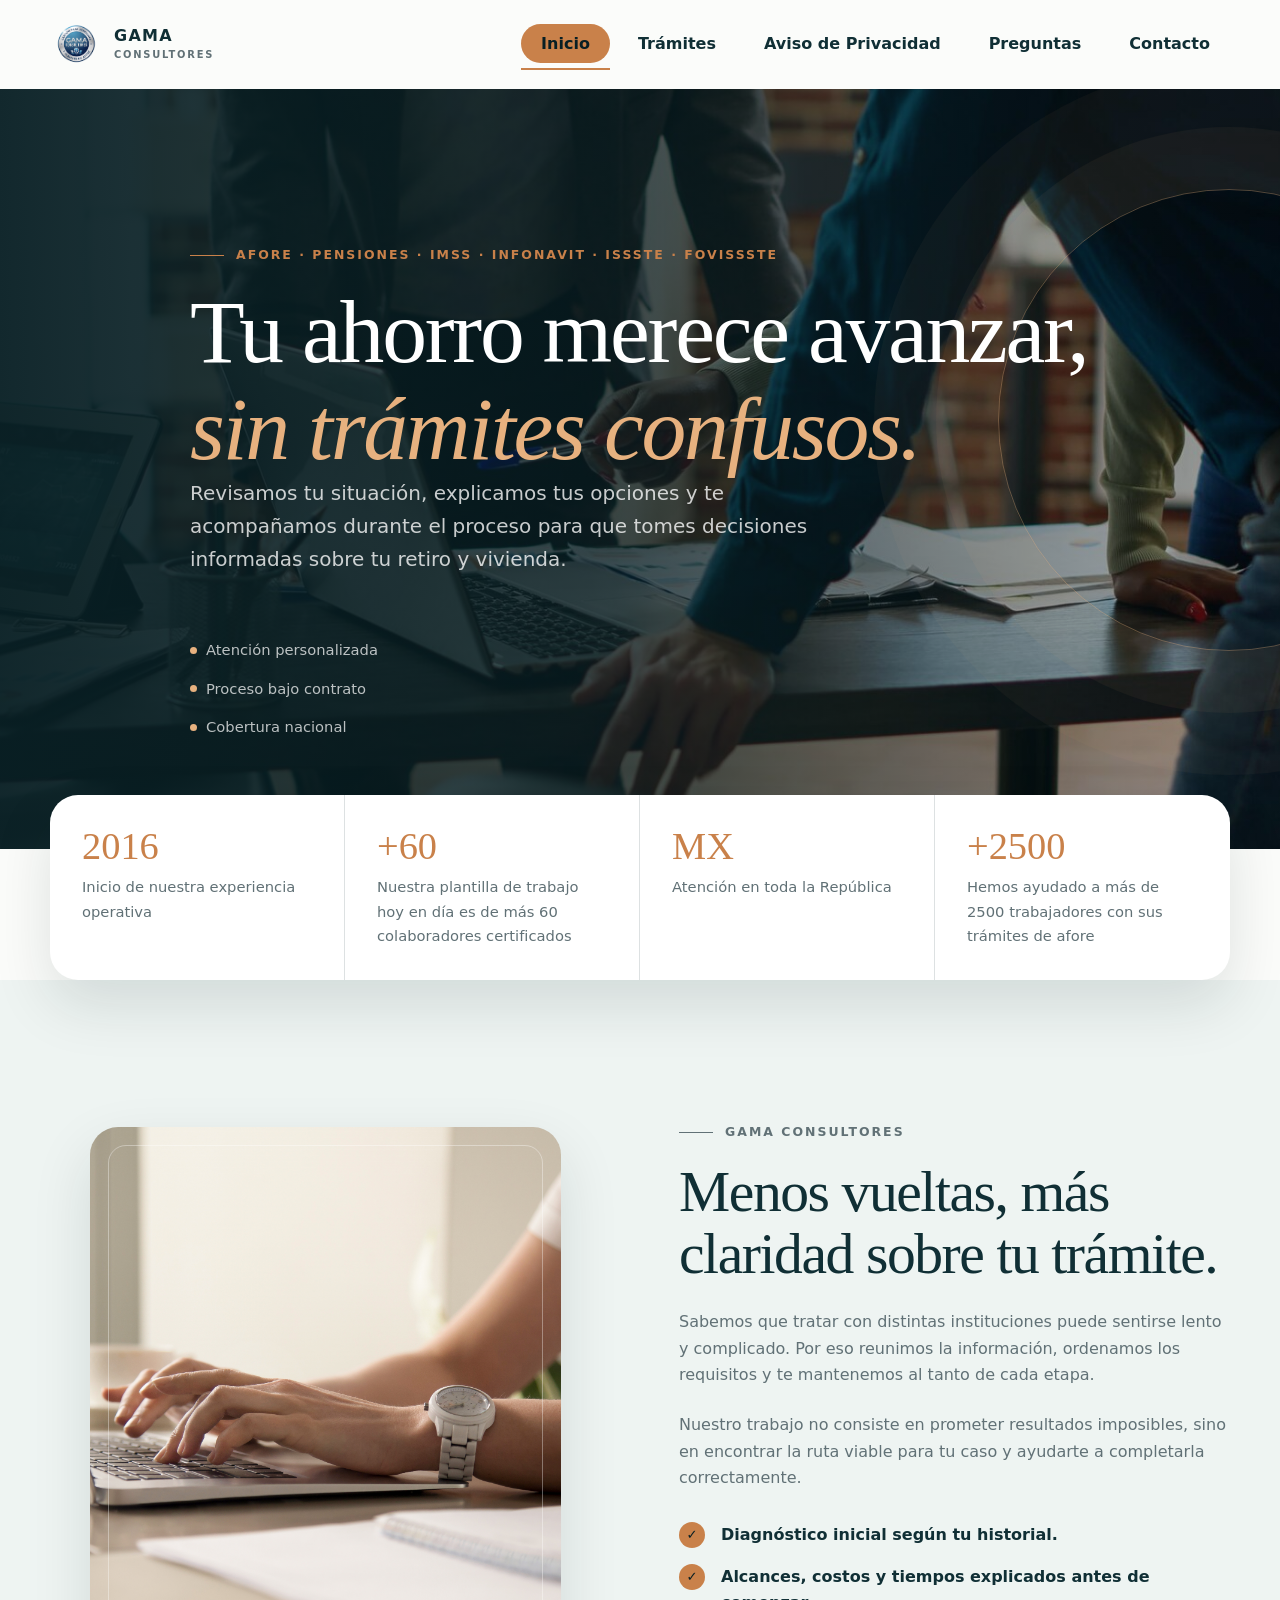
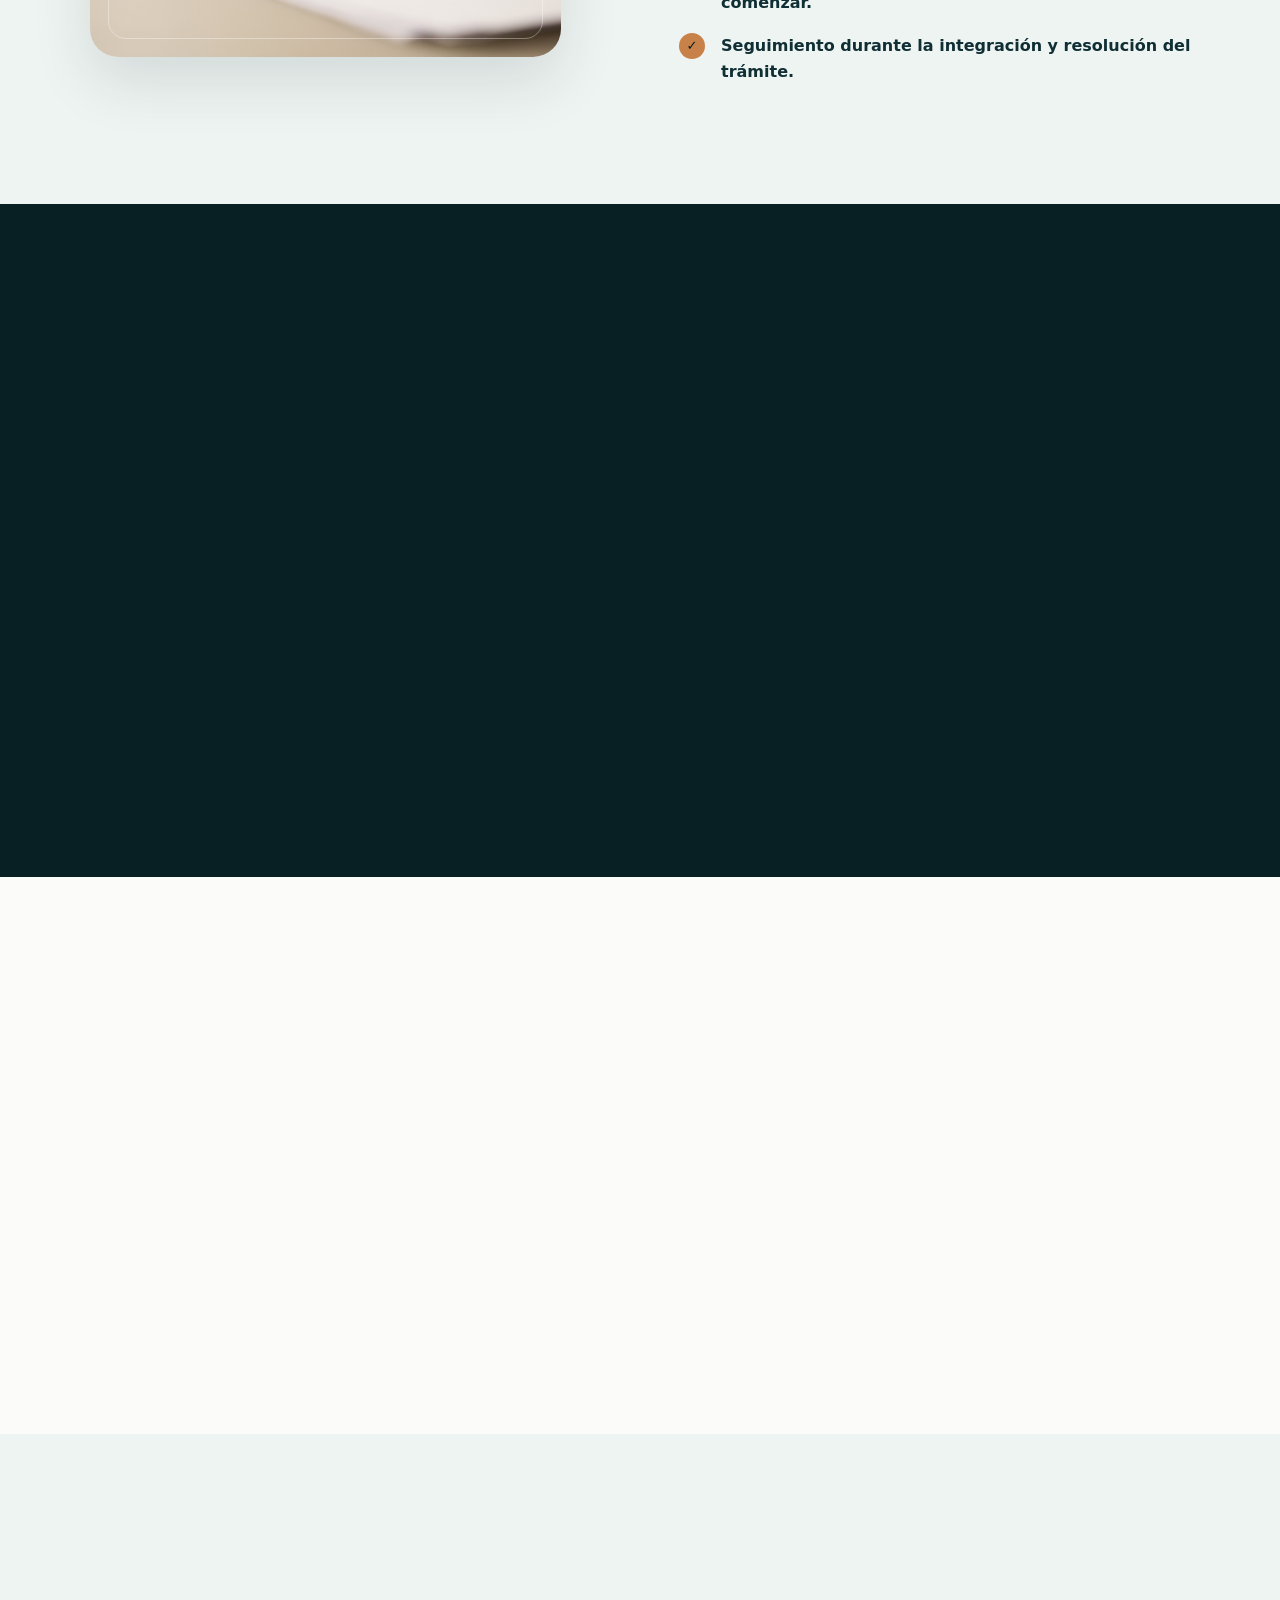
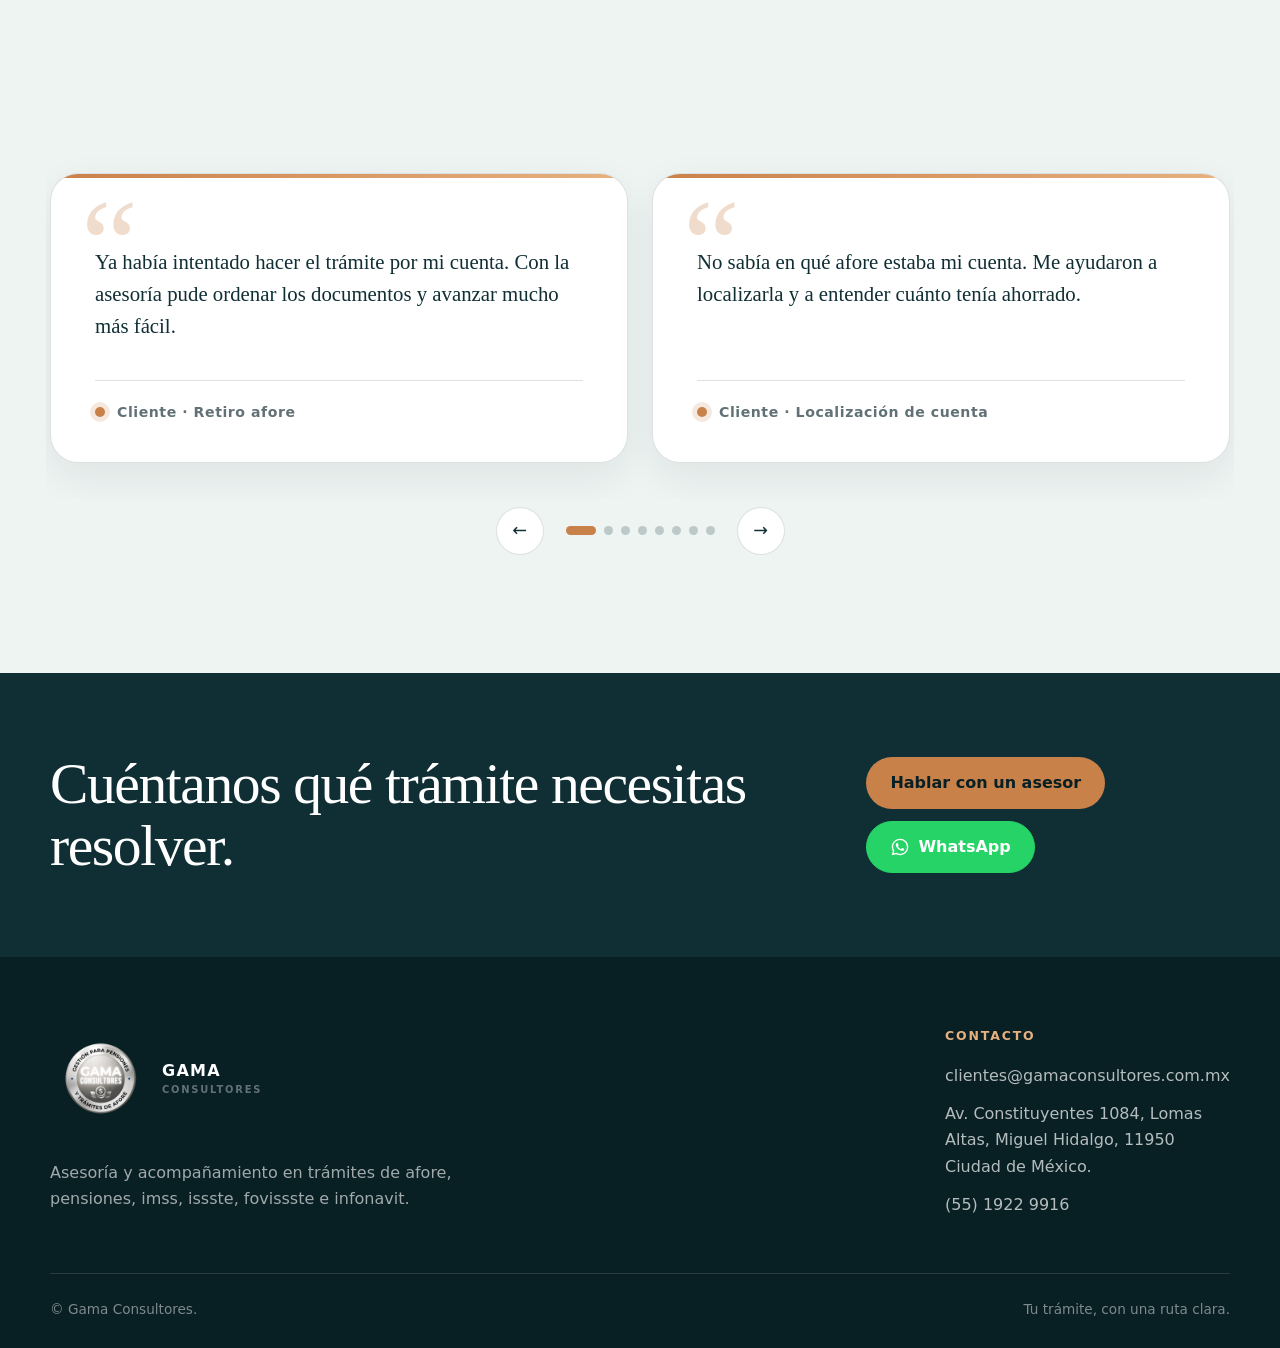
==== commit b4ba64e7: "arkpf2333222" ====
--- a/index.html
+++ b/index.html
@@ -327,7 +327,7 @@
 						<span class="brand-name">GAMA<small>CONSULTORES</small></span></a
 					>
 					<p>
-												Asesoría y acompañamiento en trámites de afore, pensiones, imss, issste, fovissste e Infonavit.
+												Asesoría y acompañamiento en trámites de afore, pensiones, imss, issste, fovissste e infonavit.
 
 					</p>
 				</div>
@@ -336,8 +336,8 @@
 					<h3>Contacto</h3>
 					<ul>
 						<li>
-							<a href="mailto:clientes@agenciahorizonte.mx"
-								>clientes@agenciahorizonte.mx</a
+							<a href="mailto:clientes@gamaconsultores.com.mx"
+								>clientes@gamaconsultores.com.mx</a
 							>
 						</li>
 						<li>Av. Constituyentes 1084, Lomas Altas, Miguel Hidalgo, 11950 Ciudad de México.</li>
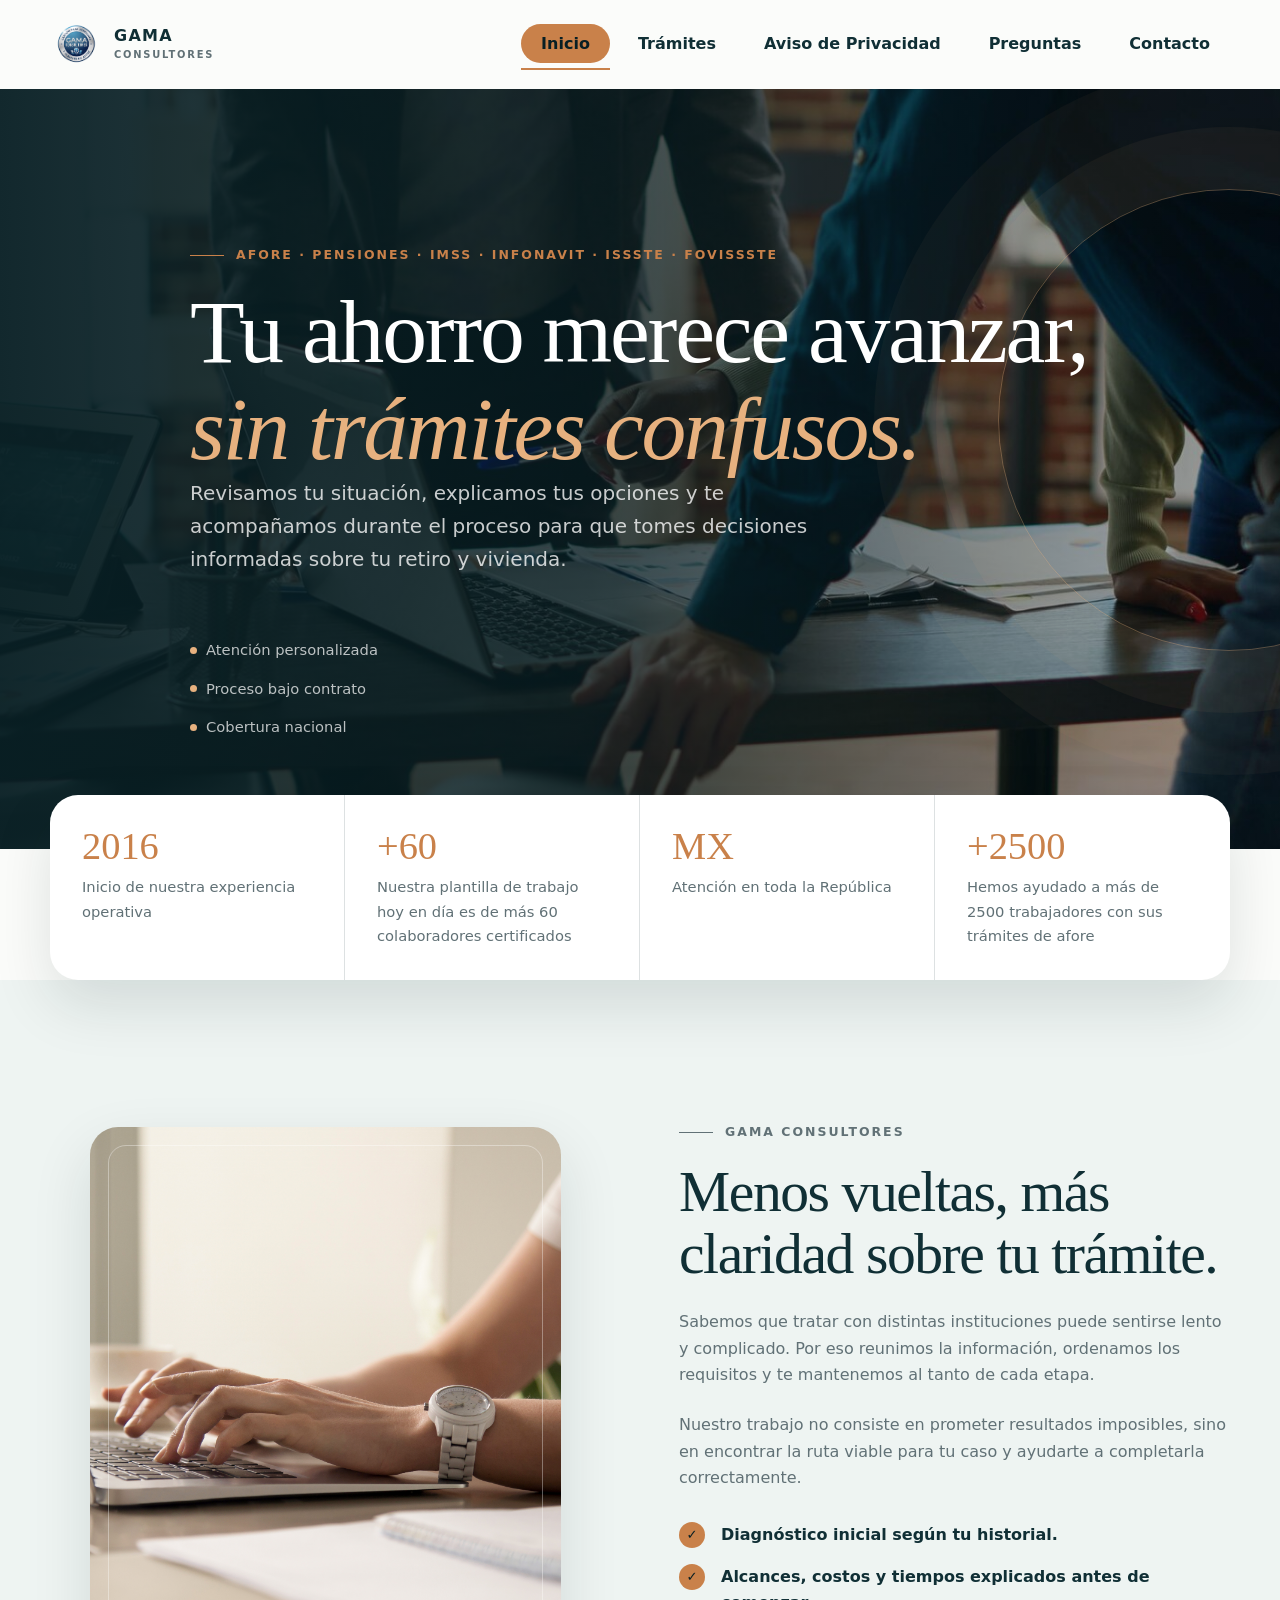
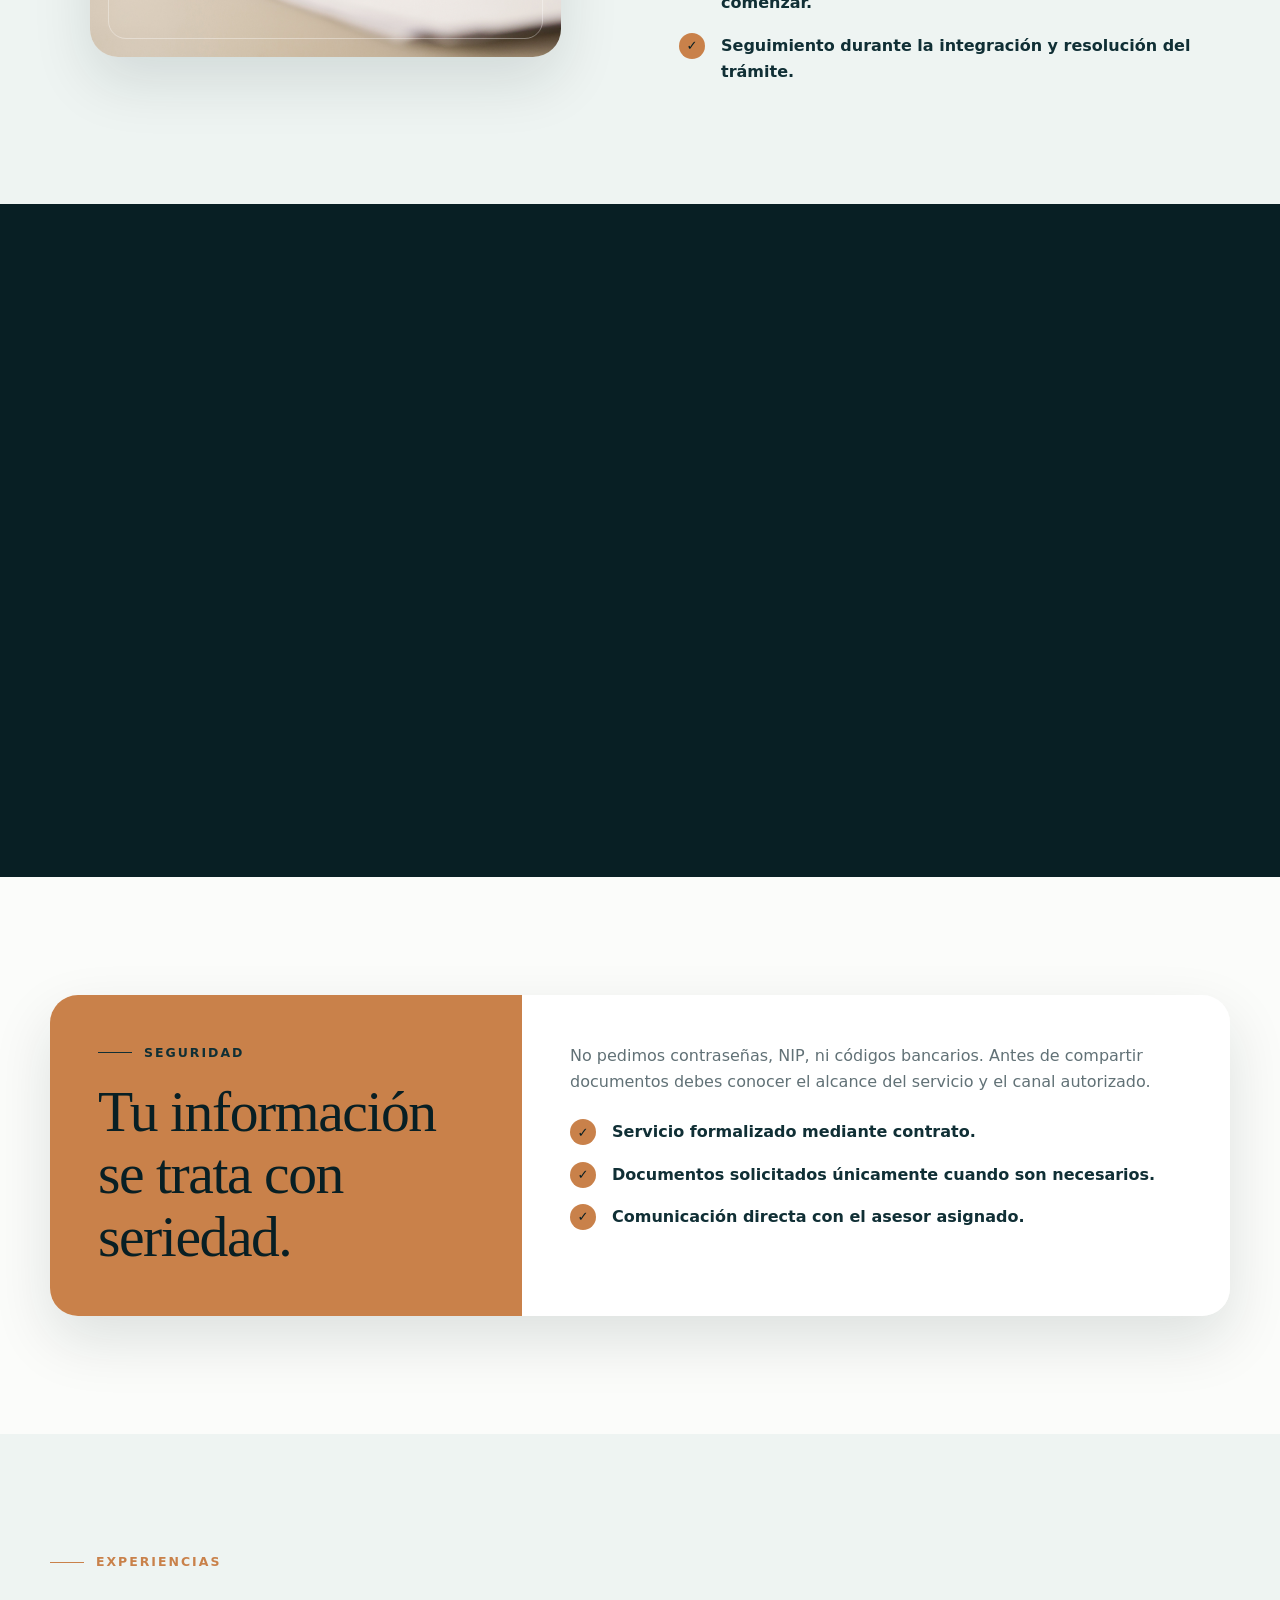
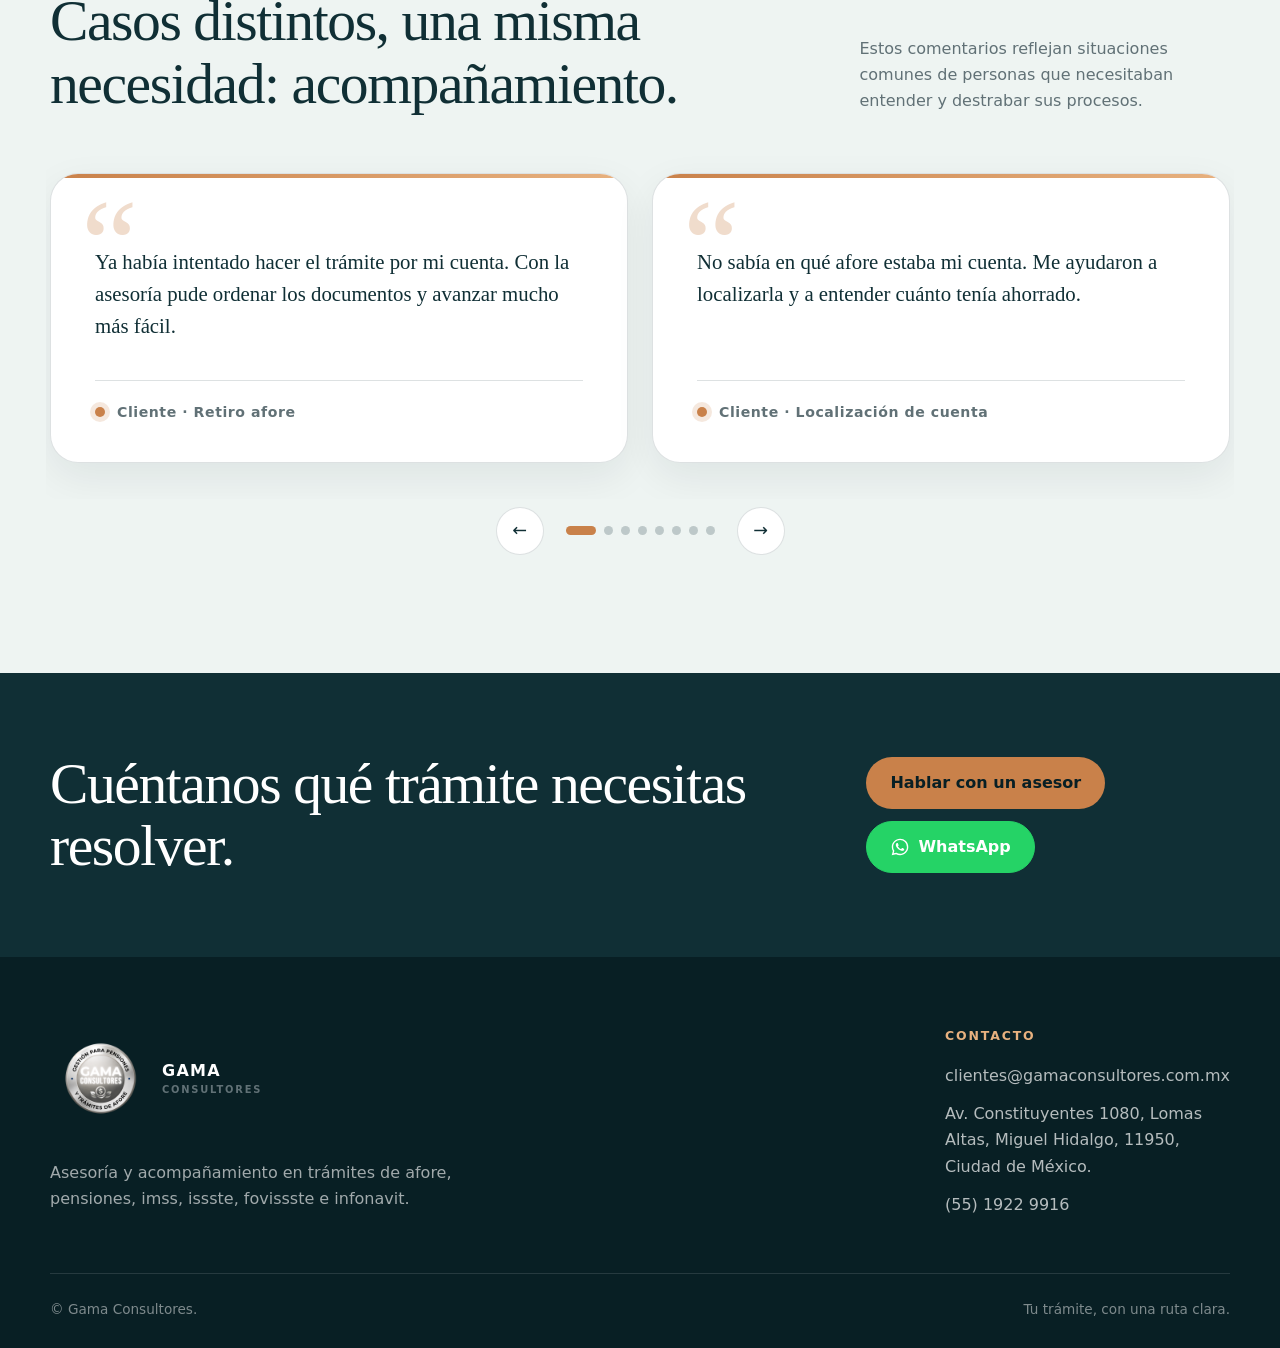
==== commit 9791534d: "arkpf23332223" ====
--- a/index.html
+++ b/index.html
@@ -340,7 +340,7 @@
 								>clientes@gamaconsultores.com.mx</a
 							>
 						</li>
-						<li>Av. Constituyentes 1084, Lomas Altas, Miguel Hidalgo, 11950 Ciudad de México.</li>
+						<li>Av. Constituyentes 1080, Lomas Altas, Miguel Hidalgo, 11950, Ciudad de México.</li>
 						<li><a>(55) 1922 9916</a></li>
 					</ul>
 				</div>
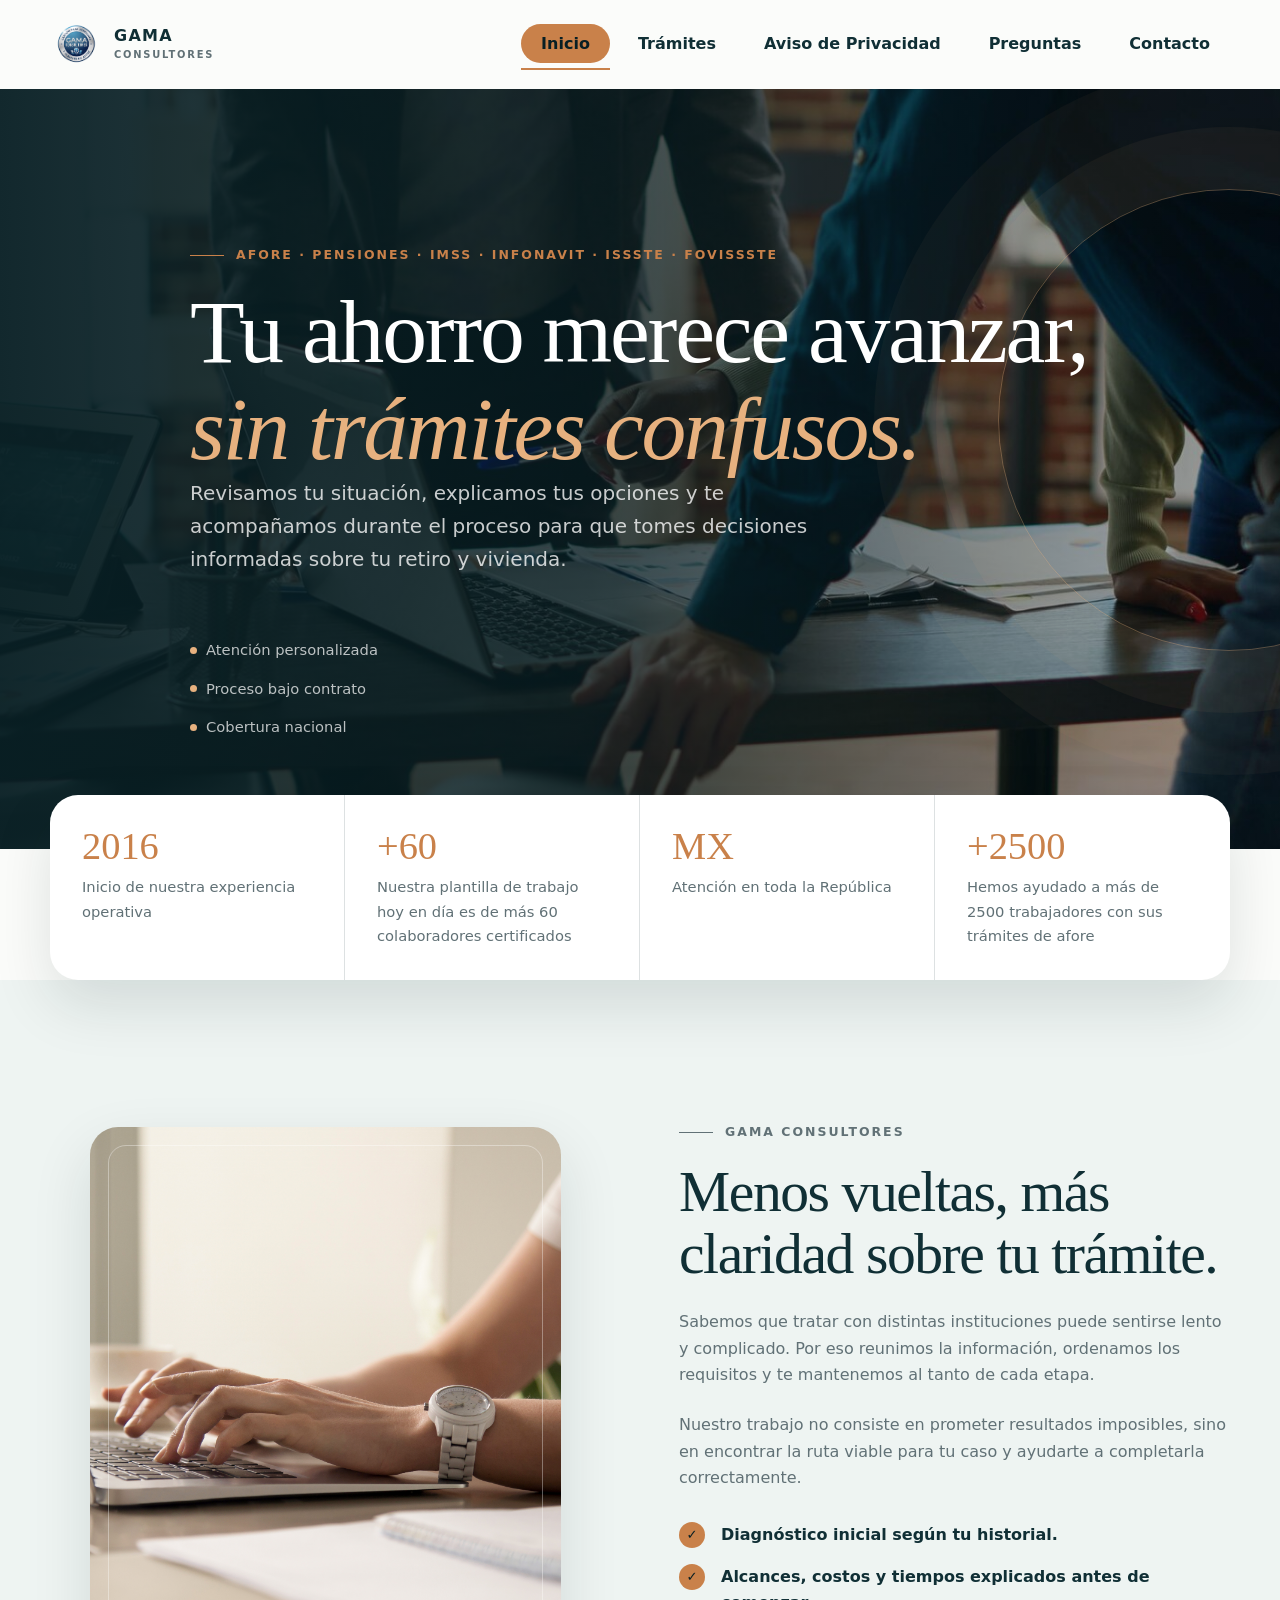
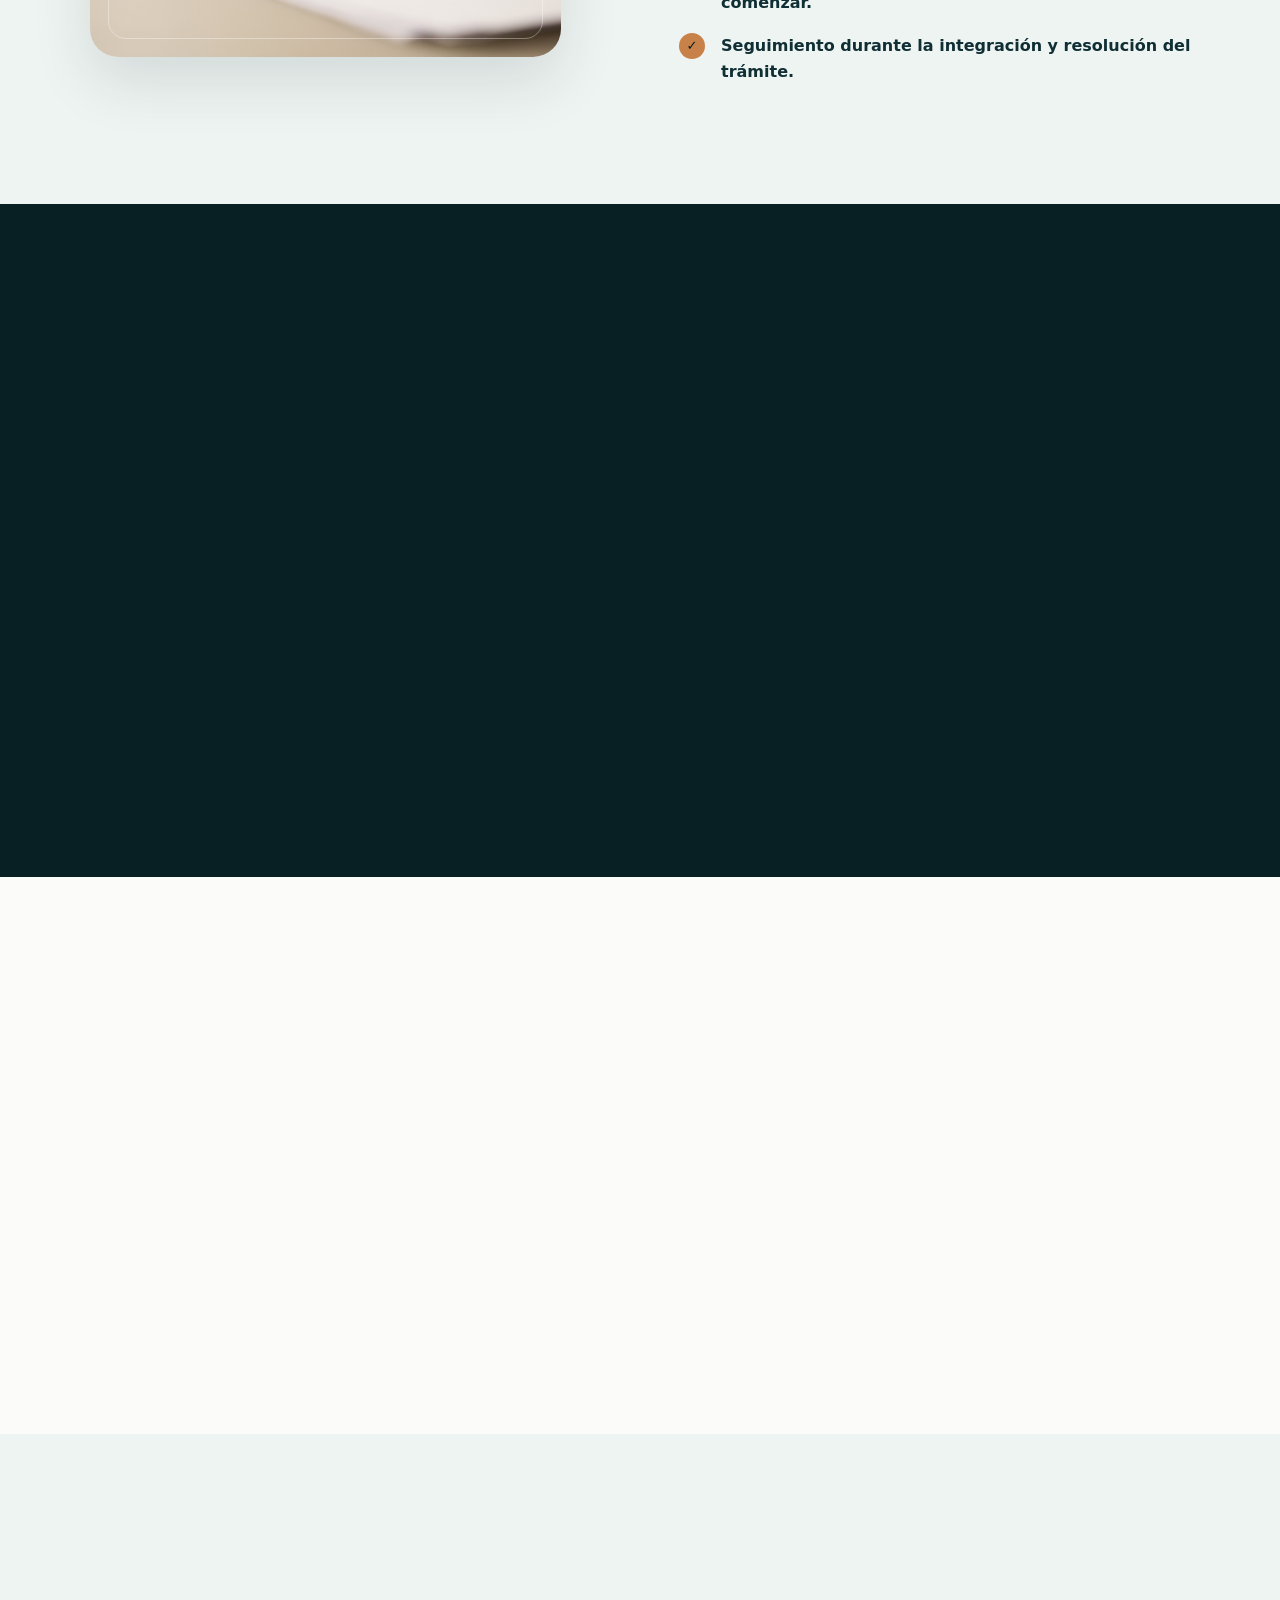
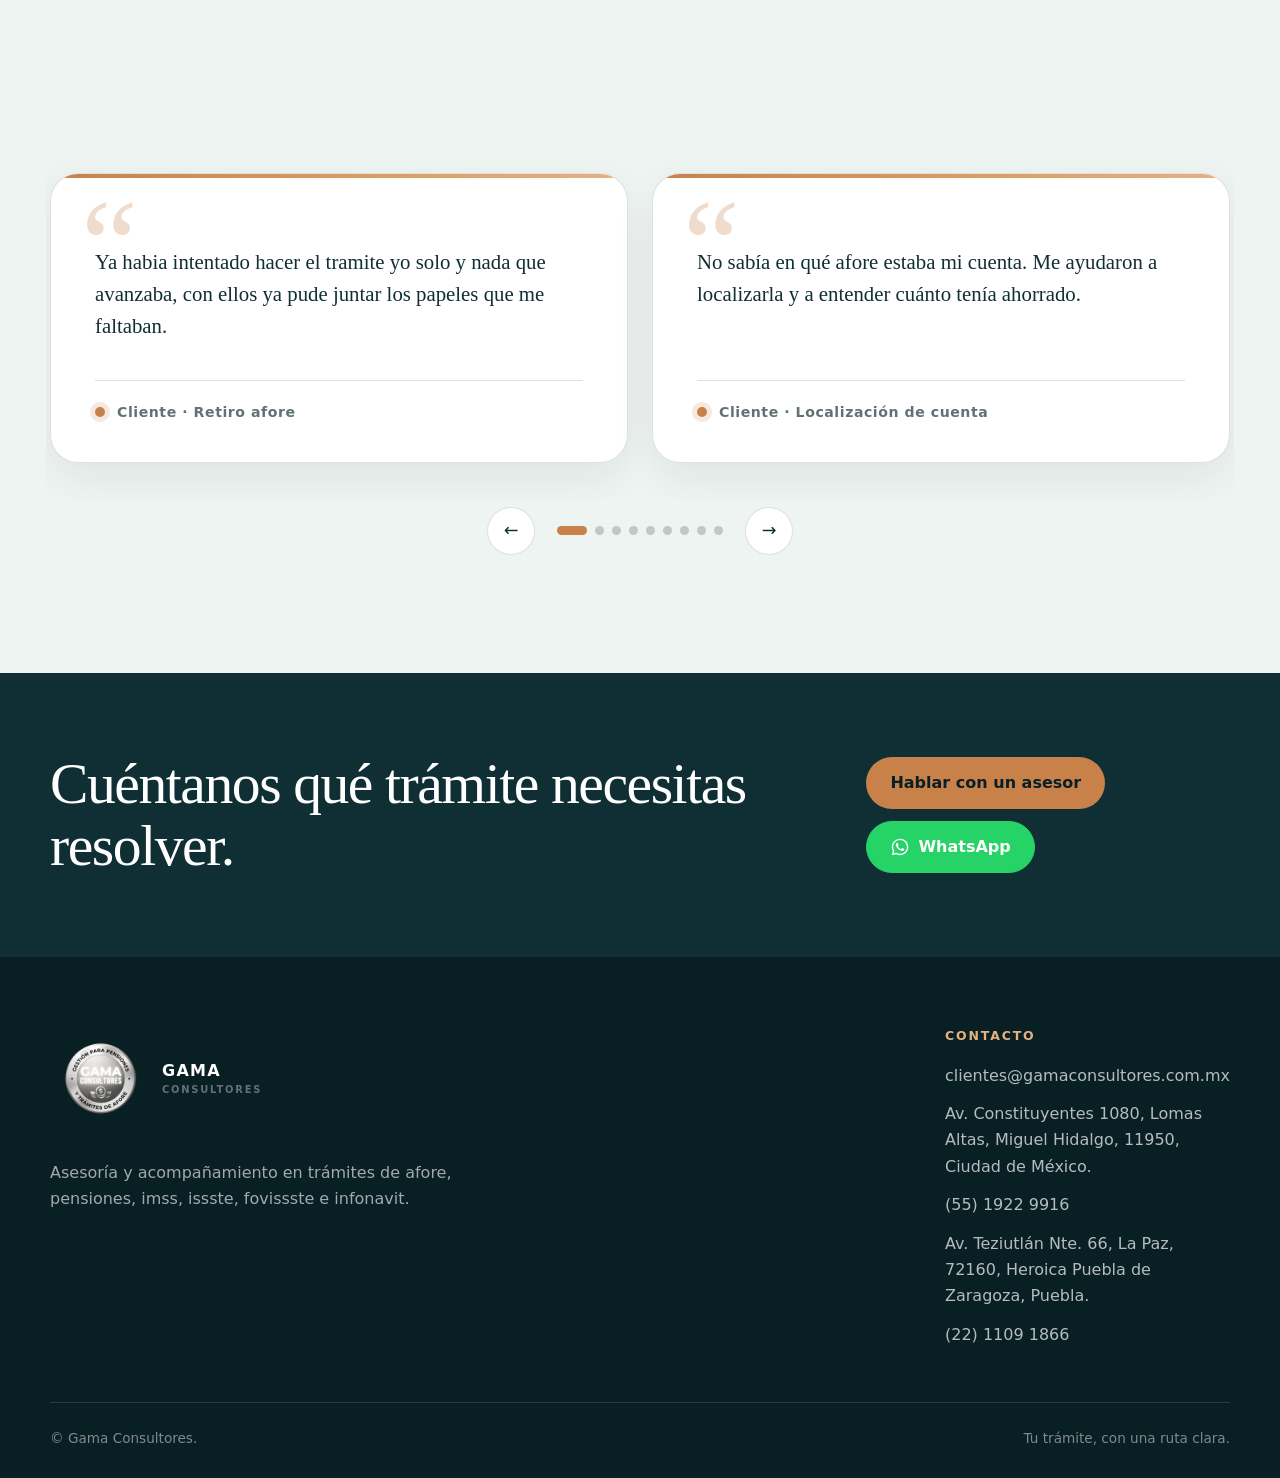
==== commit 3f702767: "1s52" ====
--- a/index.html
+++ b/index.html
@@ -11,7 +11,7 @@
 		<link
 			rel="icon"
 			type="image/svg+xml"
-			href="assets/imgs/logo/Horizonte-favicon.svg"
+			href="assets/imgs/logo/GM1.png"
 		/>
 		<link rel="stylesheet" href="assets/css/agencia.css" />
 
@@ -227,7 +227,7 @@
 						<div class="testimonial-viewport">
 							<div class="testimonial-track">
 								<article class="testimonial-card">
-									<blockquote>Ya había intentado hacer el trámite por mi cuenta. Con la asesoría pude ordenar los documentos y avanzar mucho más fácil.</blockquote>
+									<blockquote>Ya habia intentado hacer el tramite yo solo y nada que avanzaba, con ellos ya pude juntar los papeles que me faltaban.</blockquote>
 									<footer>Cliente · Retiro afore</footer>
 								</article>
 								<article class="testimonial-card">
@@ -239,7 +239,7 @@
 									<footer>Cliente · Negativa de pensión</footer>
 								</article>
 								<article class="testimonial-card">
-									<blockquote>El trámite de Infonavit se sentía eterno. Con el seguimiento constante por fin avanzó.</blockquote>
+									<blockquote>Lo del infonavit ya llevaba bastante tiempo atorado, si tardó pero al final pudimos avanzar.</blockquote>
 									<footer>Cliente · Infonavit</footer>
 								</article>
 								<article class="testimonial-card">
@@ -251,7 +251,7 @@
 									<footer>Cliente · Retiro por desempleo</footer>
 								</article>
 								<article class="testimonial-card">
-									<blockquote>Mi nombre estaba mal registrado en mi cuenta y eso frenaba todo. Lo corrigieron sin complicaciones.</blockquote>
+									<blockquote>Tenia mal mi nombre en la cuenta y por eso no podia hacer nada jaja, me ayudaron a correjirlo.</blockquote>
 									<footer>Cliente · Corrección de datos</footer>
 								</article>
 								<article class="testimonial-card">
@@ -285,6 +285,18 @@
 								<article class="testimonial-card">
 									<blockquote>Todo quedó formalizado por contrato, así que supe exactamente qué esperar del servicio.</blockquote>
 									<footer>Cliente · Formalización del servicio</footer>
+								</article>
+								<article class="testimonial-card">
+									<blockquote>yo hise mi retiro por desempleo por segunda vez pero me dieron bien pokito esta vez</blockquote>
+									<footer>Cliente · Retiro por desempleo</footer>
+								</article>
+								<article class="testimonial-card">
+									<blockquote>mi asesora me ayudo a retirar para remodelar mi casa fue medio tardado pero se logro</blockquote>
+									<footer>Cliente · Trámite de vivienda</footer>
+								</article>
+								<article class="testimonial-card">
+									<blockquote>Yo los contraté para sacar la pensión de mi papá, la verdad se me hizo caro, si tuve que invertir algo de dinero durante más de un año</blockquote>
+									<footer>Cliente · Trámite de pensión</footer>
 								</article>
 							</div>
 						</div>
@@ -341,7 +353,9 @@
 							>
 						</li>
 						<li>Av. Constituyentes 1080, Lomas Altas, Miguel Hidalgo, 11950, Ciudad de México.</li>
-						<li><a>(55) 1922 9916</a></li>
+						<li><a href="tel:+525519229916">(55) 1922 9916</a></li>
+						<li>Av. Teziutlán Nte. 66, La Paz, 72160, Heroica Puebla de Zaragoza, Puebla.</li>
+						<li><a href="tel:+522211091866">(22) 1109 1866</a></li>
 					</ul>
 				</div>
 			</div>
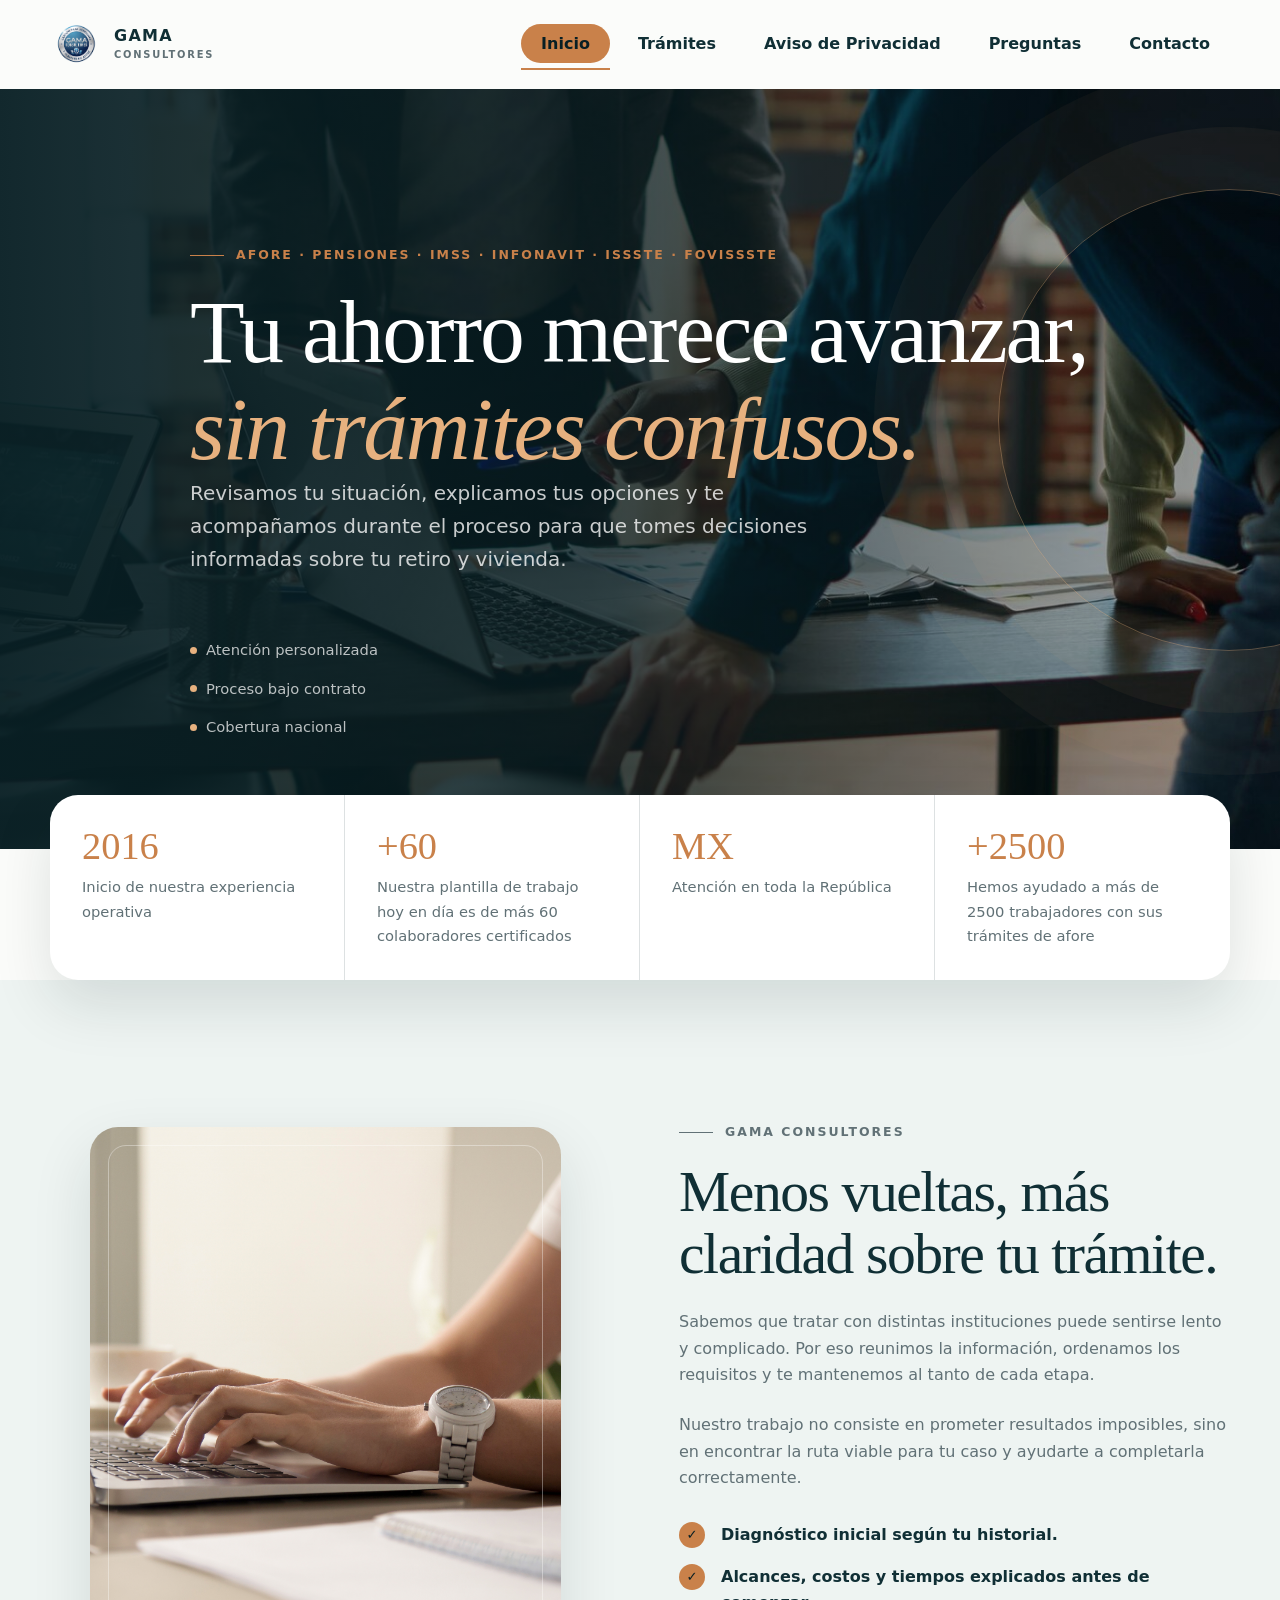
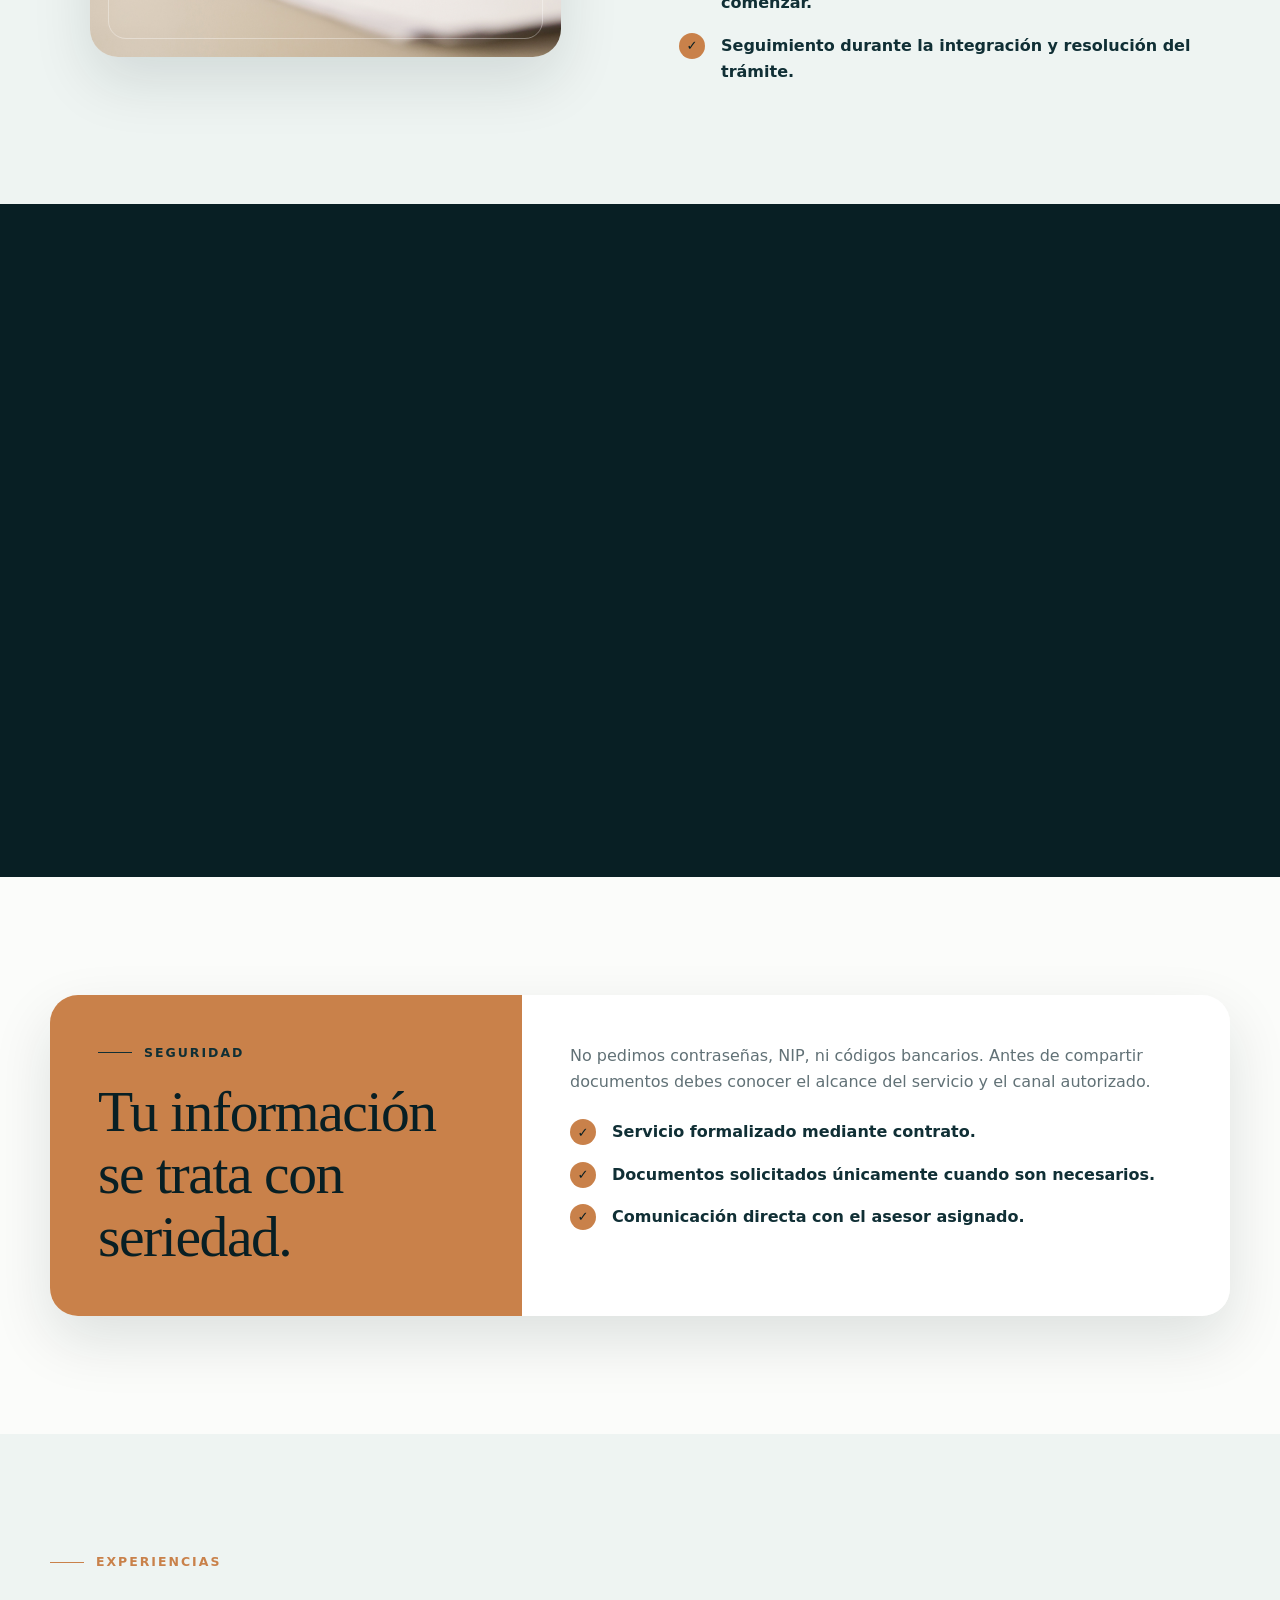
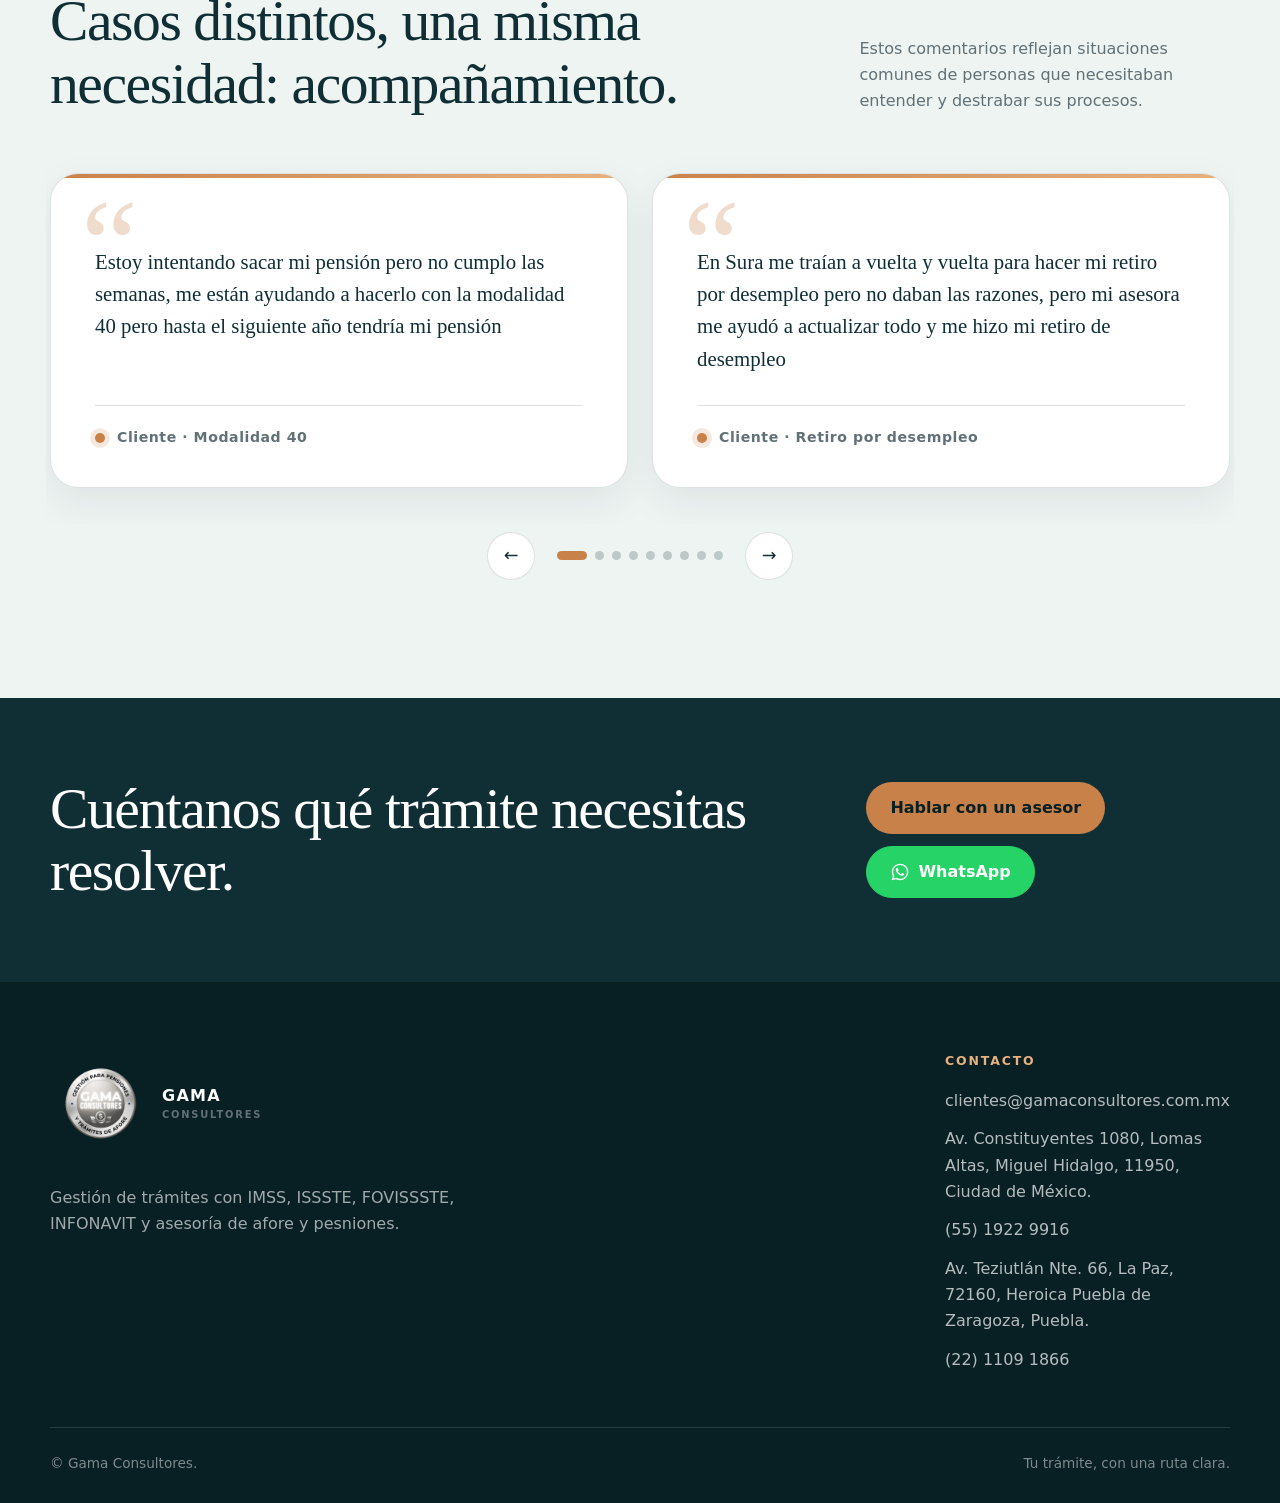
==== commit 18b31259: "1s522" ====
--- a/index.html
+++ b/index.html
@@ -227,12 +227,12 @@
 						<div class="testimonial-viewport">
 							<div class="testimonial-track">
 								<article class="testimonial-card">
-									<blockquote>Ya habia intentado hacer el tramite yo solo y nada que avanzaba, con ellos ya pude juntar los papeles que me faltaban.</blockquote>
-									<footer>Cliente · Retiro afore</footer>
-								</article>
-								<article class="testimonial-card">
-									<blockquote>No sabía en qué afore estaba mi cuenta. Me ayudaron a localizarla y a entender cuánto tenía ahorrado.</blockquote>
-									<footer>Cliente · Localización de cuenta</footer>
+									<blockquote>Estoy intentando sacar mi pensión pero no cumplo las semanas, me están ayudando a hacerlo con la modalidad 40 pero hasta el siguiente año tendría mi pensión</blockquote>
+									<footer>Cliente · Modalidad 40</footer>
+								</article>
+								<article class="testimonial-card">
+									<blockquote>En Sura me traían a vuelta y vuelta para hacer mi retiro por desempleo pero no daban las razones, pero mi asesora me ayudó a actualizar todo y me hizo mi retiro de desempleo</blockquote>
+									<footer>Cliente · Retiro por desempleo</footer>
 								</article>
 								<article class="testimonial-card">
 									<blockquote>Me habían negado la pensión y no entendía por qué. Revisaron mi caso y encontramos una alternativa viable.</blockquote>
@@ -339,7 +339,7 @@
 						<span class="brand-name">GAMA<small>CONSULTORES</small></span></a
 					>
 					<p>
-												Asesoría y acompañamiento en trámites de afore, pensiones, imss, issste, fovissste e infonavit.
+												Gestión de trámites con IMSS, ISSSTE, FOVISSSTE, INFONAVIT y asesoría de afore y pesniones.
 
 					</p>
 				</div>
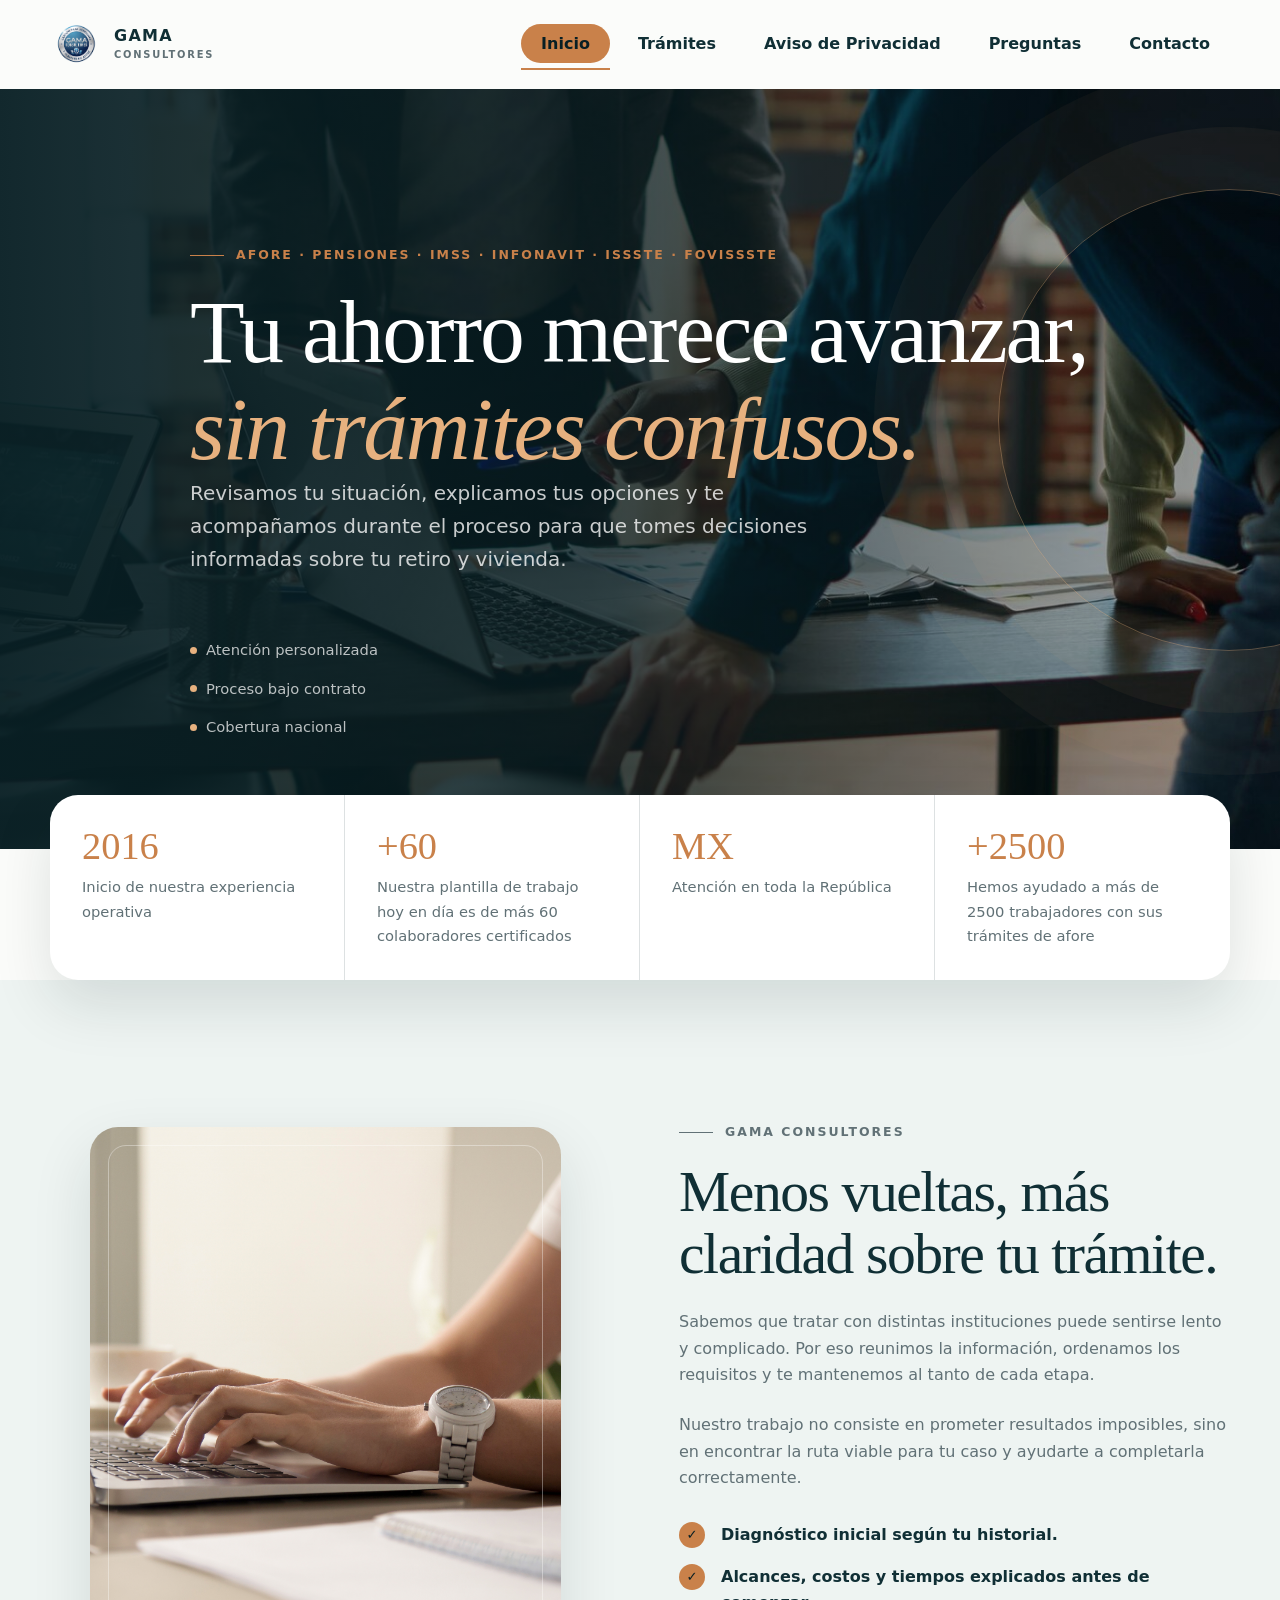
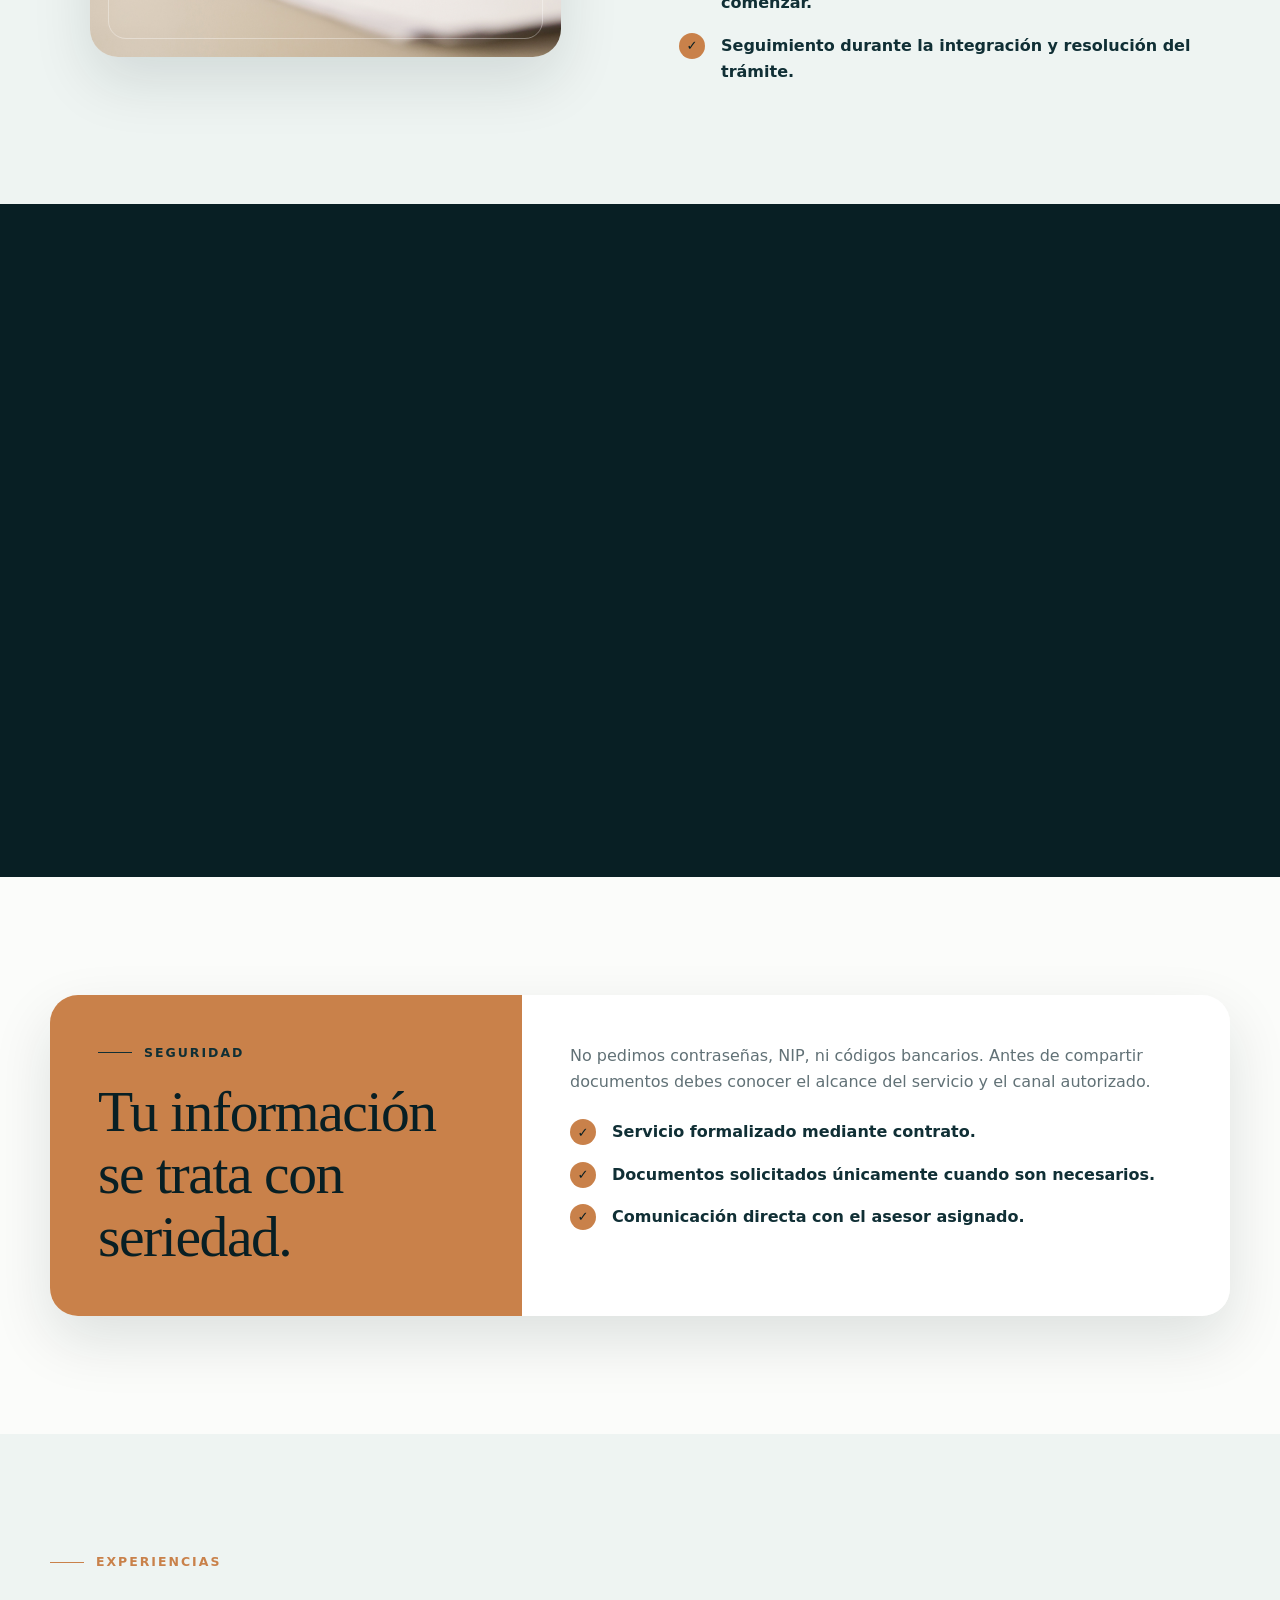
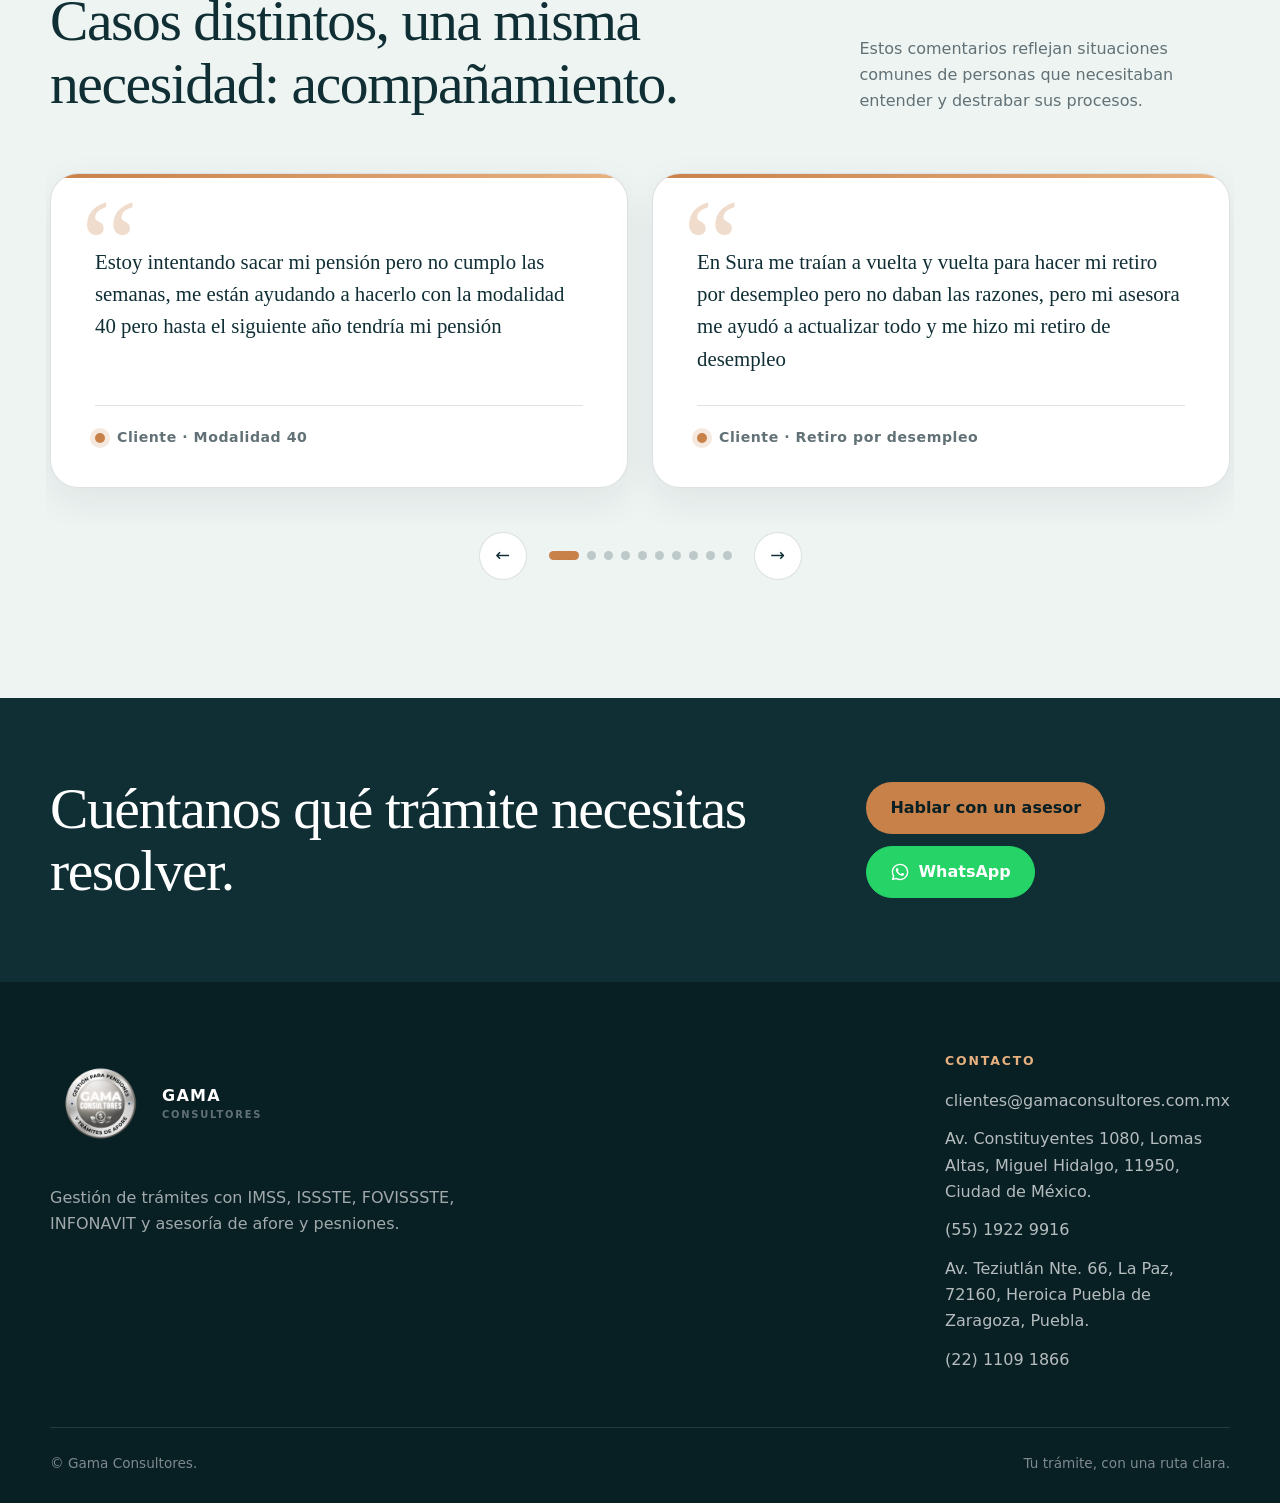
==== commit 9fe32684: "gameo" ====
--- a/index.html
+++ b/index.html
@@ -298,6 +298,14 @@
 									<blockquote>Yo los contraté para sacar la pensión de mi papá, la verdad se me hizo caro, si tuve que invertir algo de dinero durante más de un año</blockquote>
 									<footer>Cliente · Trámite de pensión</footer>
 								</article>
+								<article class="testimonial-card">
+									<blockquote>No conocía el retiro de remodelación porque siempre en mi afore me decían que solo podía hacer el de desempleo</blockquote>
+									<footer>Cliente · Retiro para remodelación</footer>
+								</article>
+								<article class="testimonial-card">
+									<blockquote>Yo estoy buscando retirar todo, se me hacen inservibles las afores, cuando les pides algo te ponen muchas trabas y todo es muy tardado con ellos</blockquote>
+									<footer>Cliente · Consulta sobre retiro total</footer>
+								</article>
 							</div>
 						</div>
 
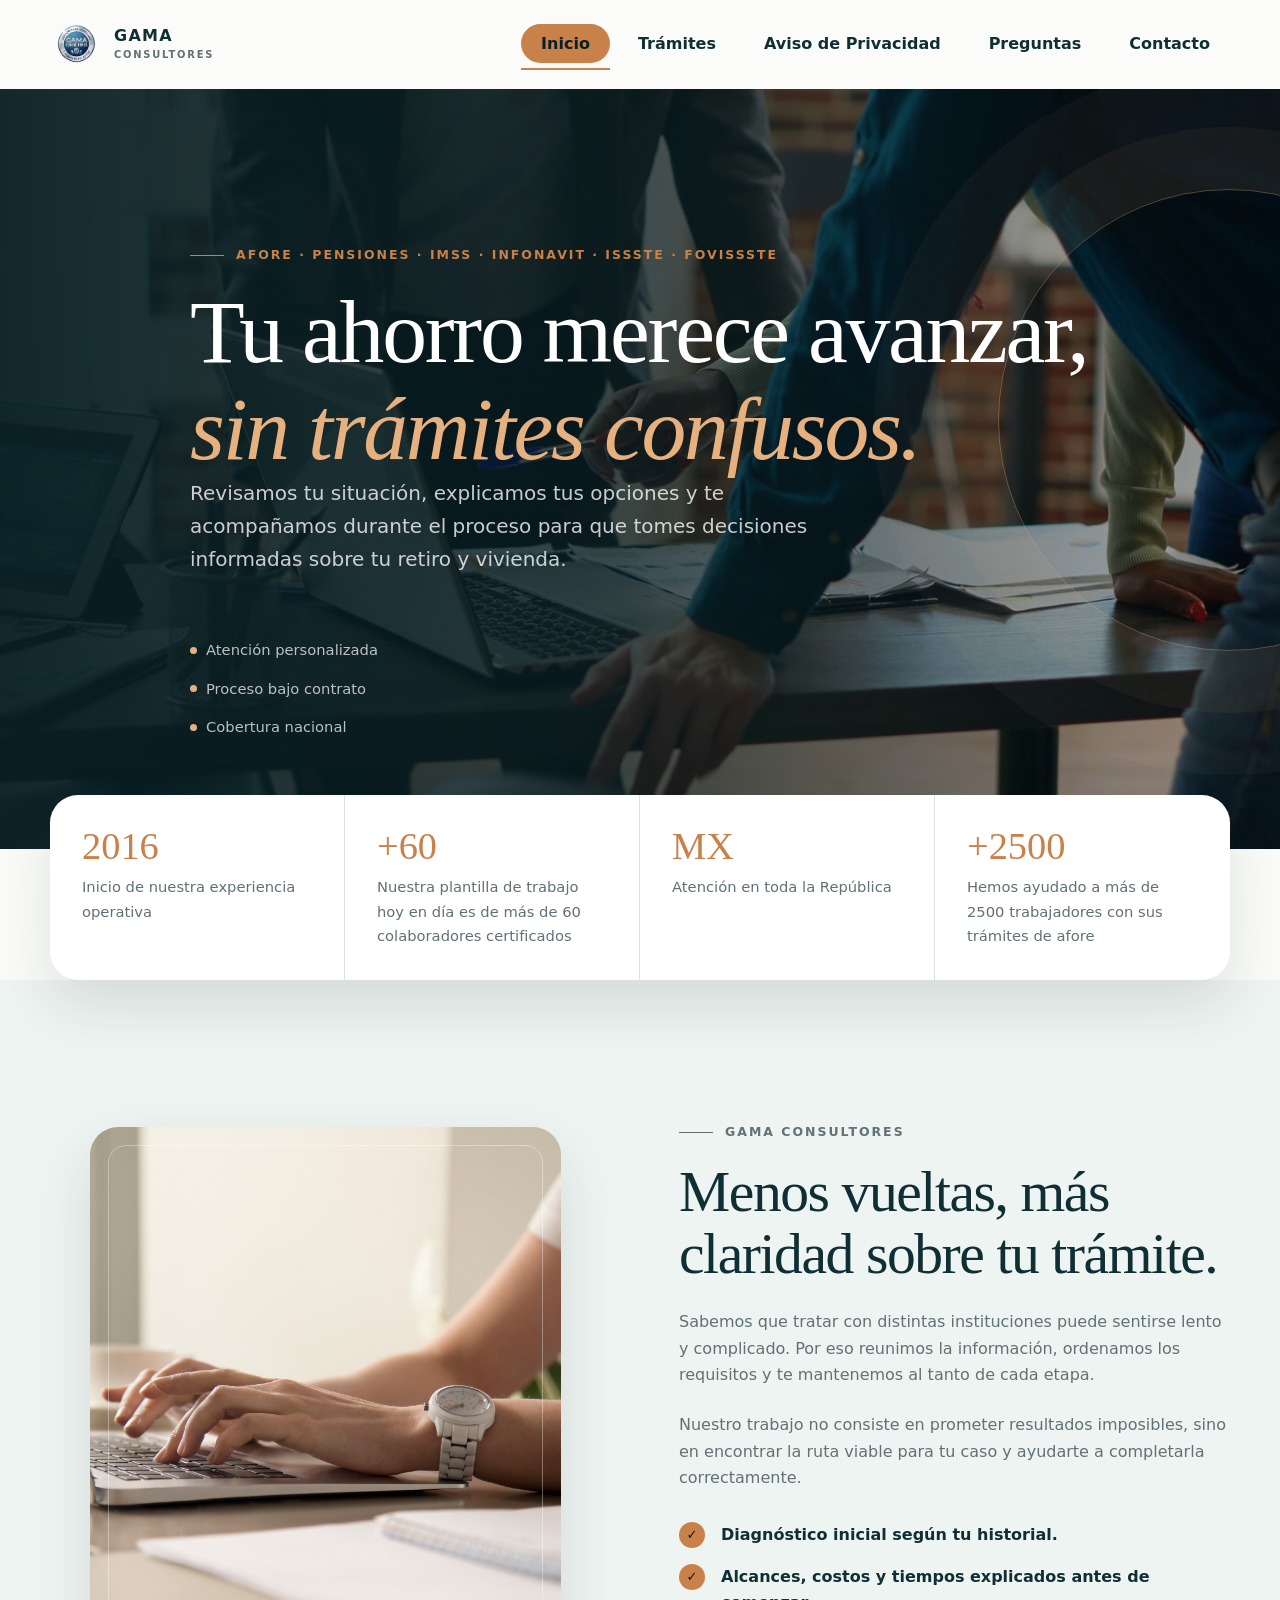
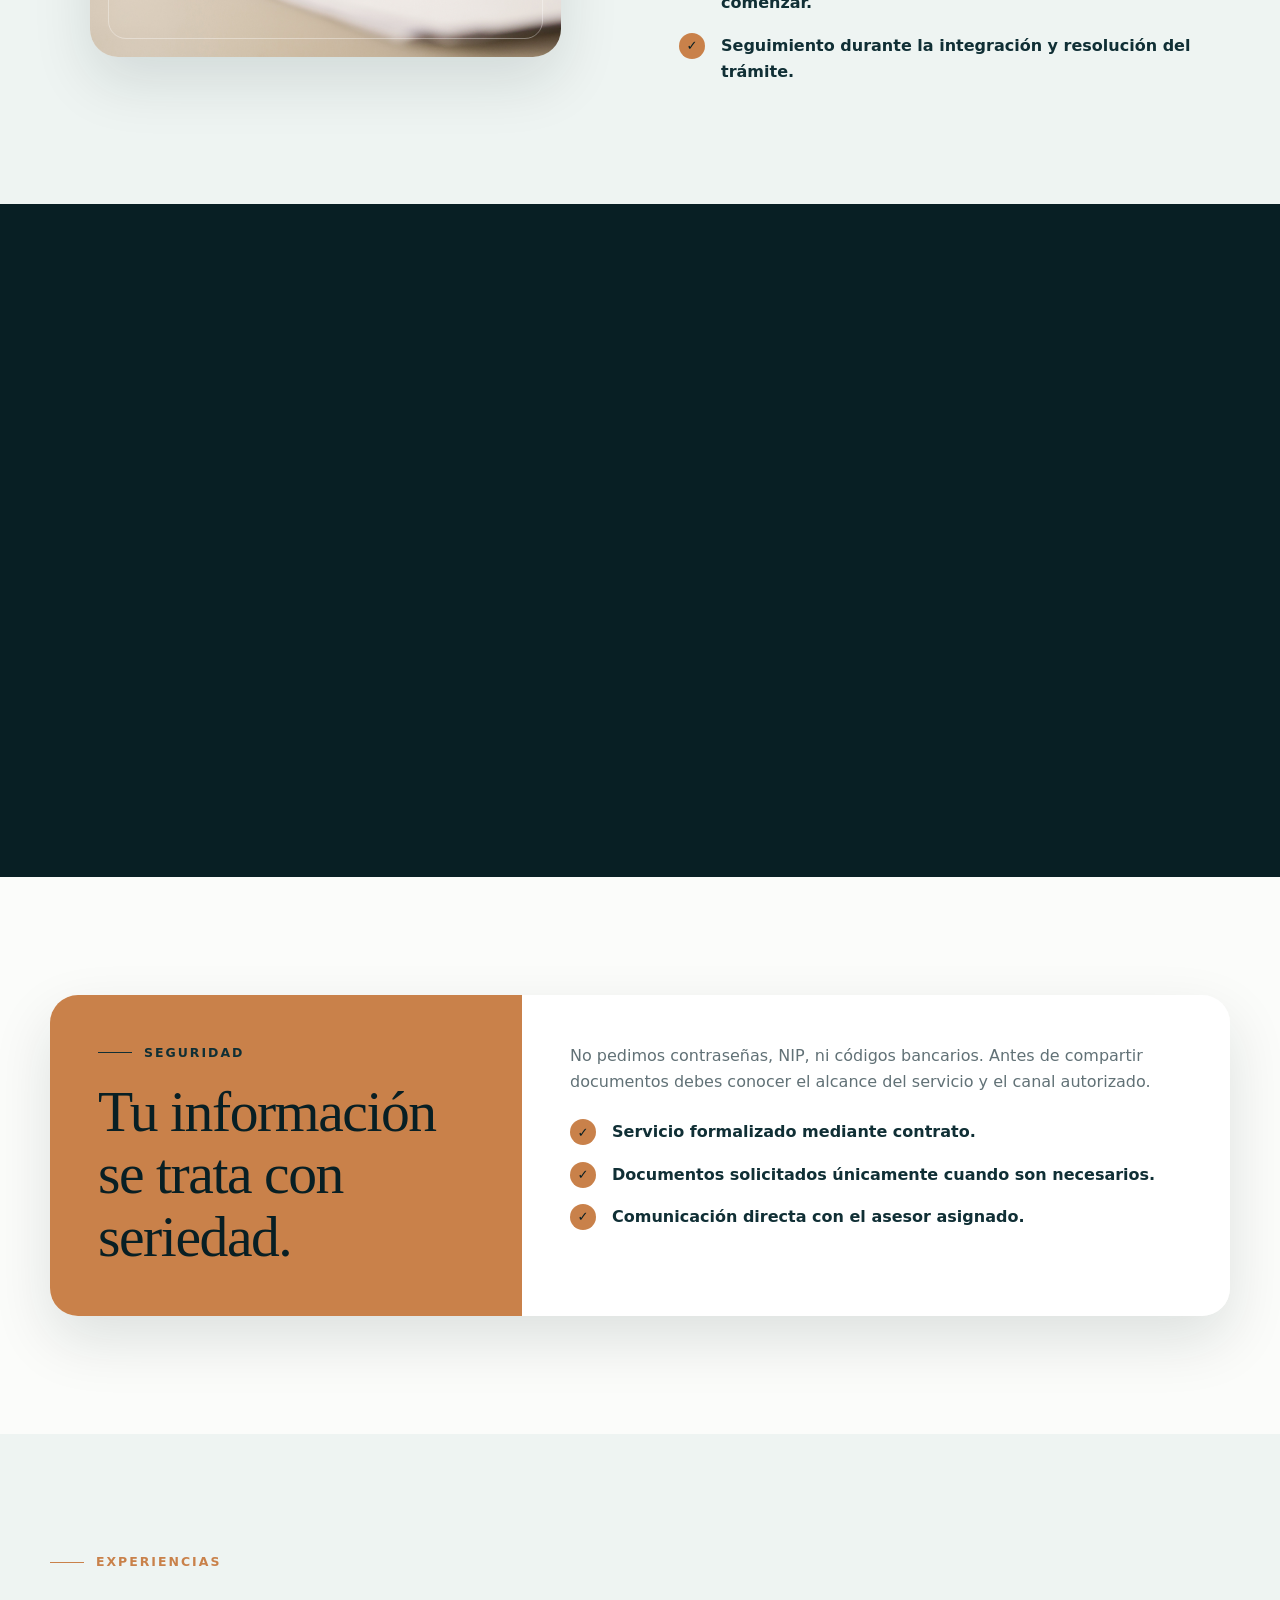
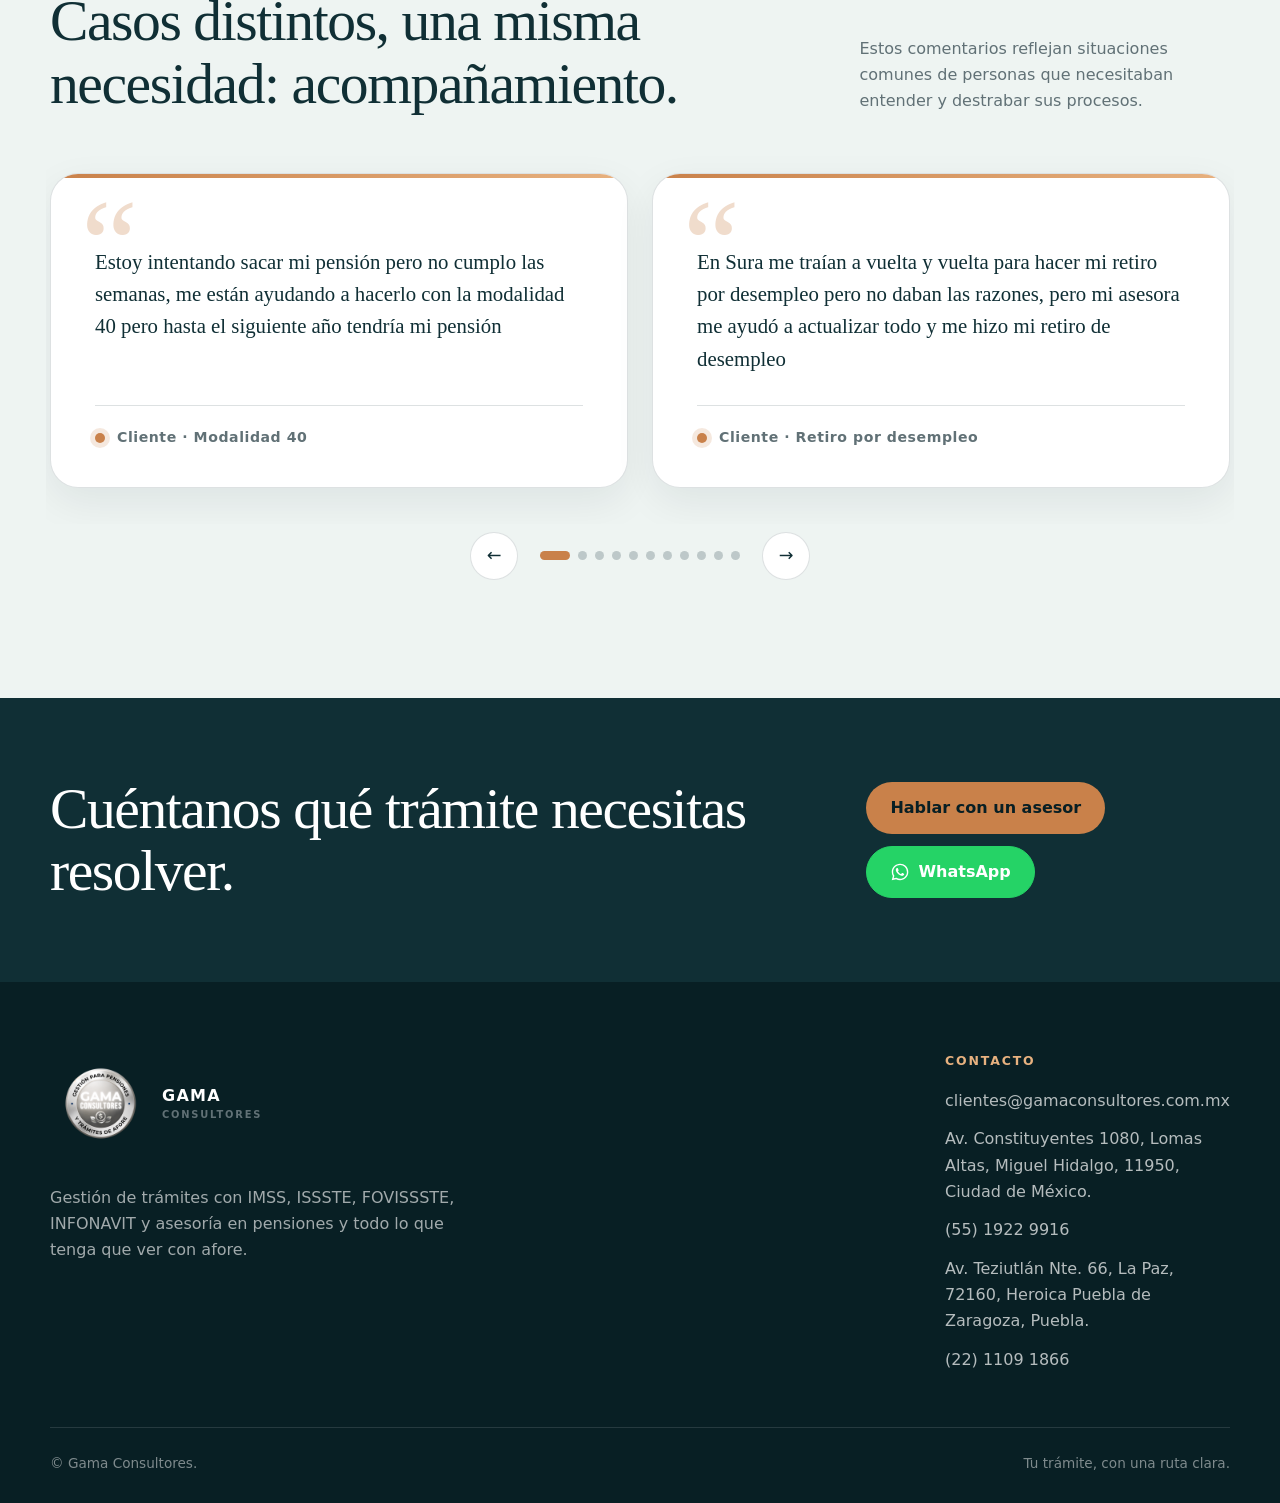
==== commit e0d388c5: "gamoctend" ====
--- a/index.html
+++ b/index.html
@@ -105,7 +105,7 @@
 						><span>Inicio de nuestra experiencia operativa</span>
 					</div>
 					<div class="metric">
-						<strong>+60</strong><span>Nuestra plantilla de trabajo hoy en día es de más 60 colaboradores certificados</span>
+						<strong>+60</strong><span>Nuestra plantilla de trabajo hoy en día es de más de 60 colaboradores certificados</span>
 					</div>
 					<div class="metric">
 						<strong>MX</strong><span>Atención en toda la República</span>
@@ -306,6 +306,14 @@
 									<blockquote>Yo estoy buscando retirar todo, se me hacen inservibles las afores, cuando les pides algo te ponen muchas trabas y todo es muy tardado con ellos</blockquote>
 									<footer>Cliente · Consulta sobre retiro total</footer>
 								</article>
+								<article class="testimonial-card">
+									<blockquote>A mí me los recomendó mi ex jajaja. Pero todo bien, he hecho 2 trámites con ellos y todo ha salido bien.</blockquote>
+									<footer>Cliente · Experiencia con trámites</footer>
+								</article>
+								<article class="testimonial-card">
+									<blockquote>Yo hice un trámite en la sucursal de Puebla para remodelación de mi casa. Me ayudaron a retirar casi 50, solo que sí me cobraron algo caro, fueron casi 5000.</blockquote>
+									<footer>Cliente · Remodelación de vivienda en Puebla</footer>
+								</article>
 							</div>
 						</div>
 
@@ -347,7 +355,7 @@
 						<span class="brand-name">GAMA<small>CONSULTORES</small></span></a
 					>
 					<p>
-												Gestión de trámites con IMSS, ISSSTE, FOVISSSTE, INFONAVIT y asesoría de afore y pesniones.
+												Gestión de trámites con IMSS, ISSSTE, FOVISSSTE, INFONAVIT y asesoría en pensiones y todo lo que tenga que ver con afore.
 
 					</p>
 				</div>
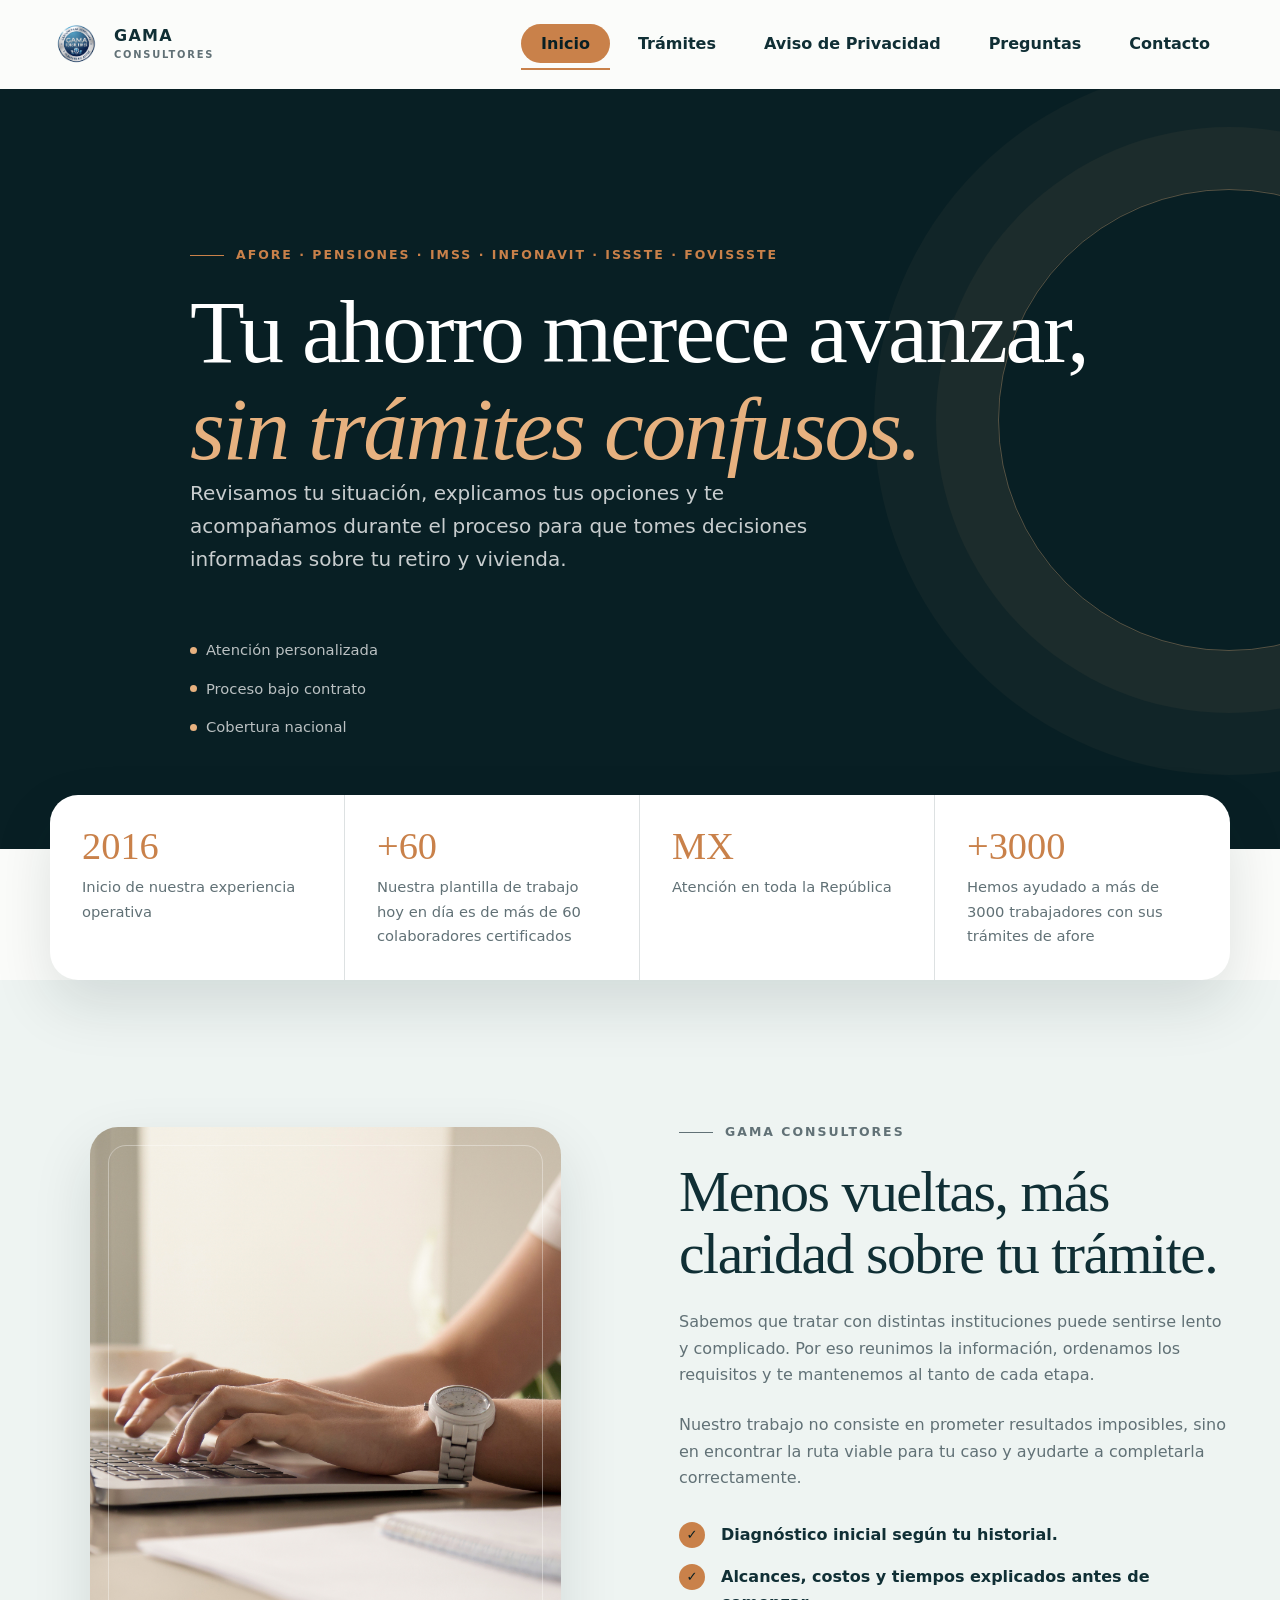
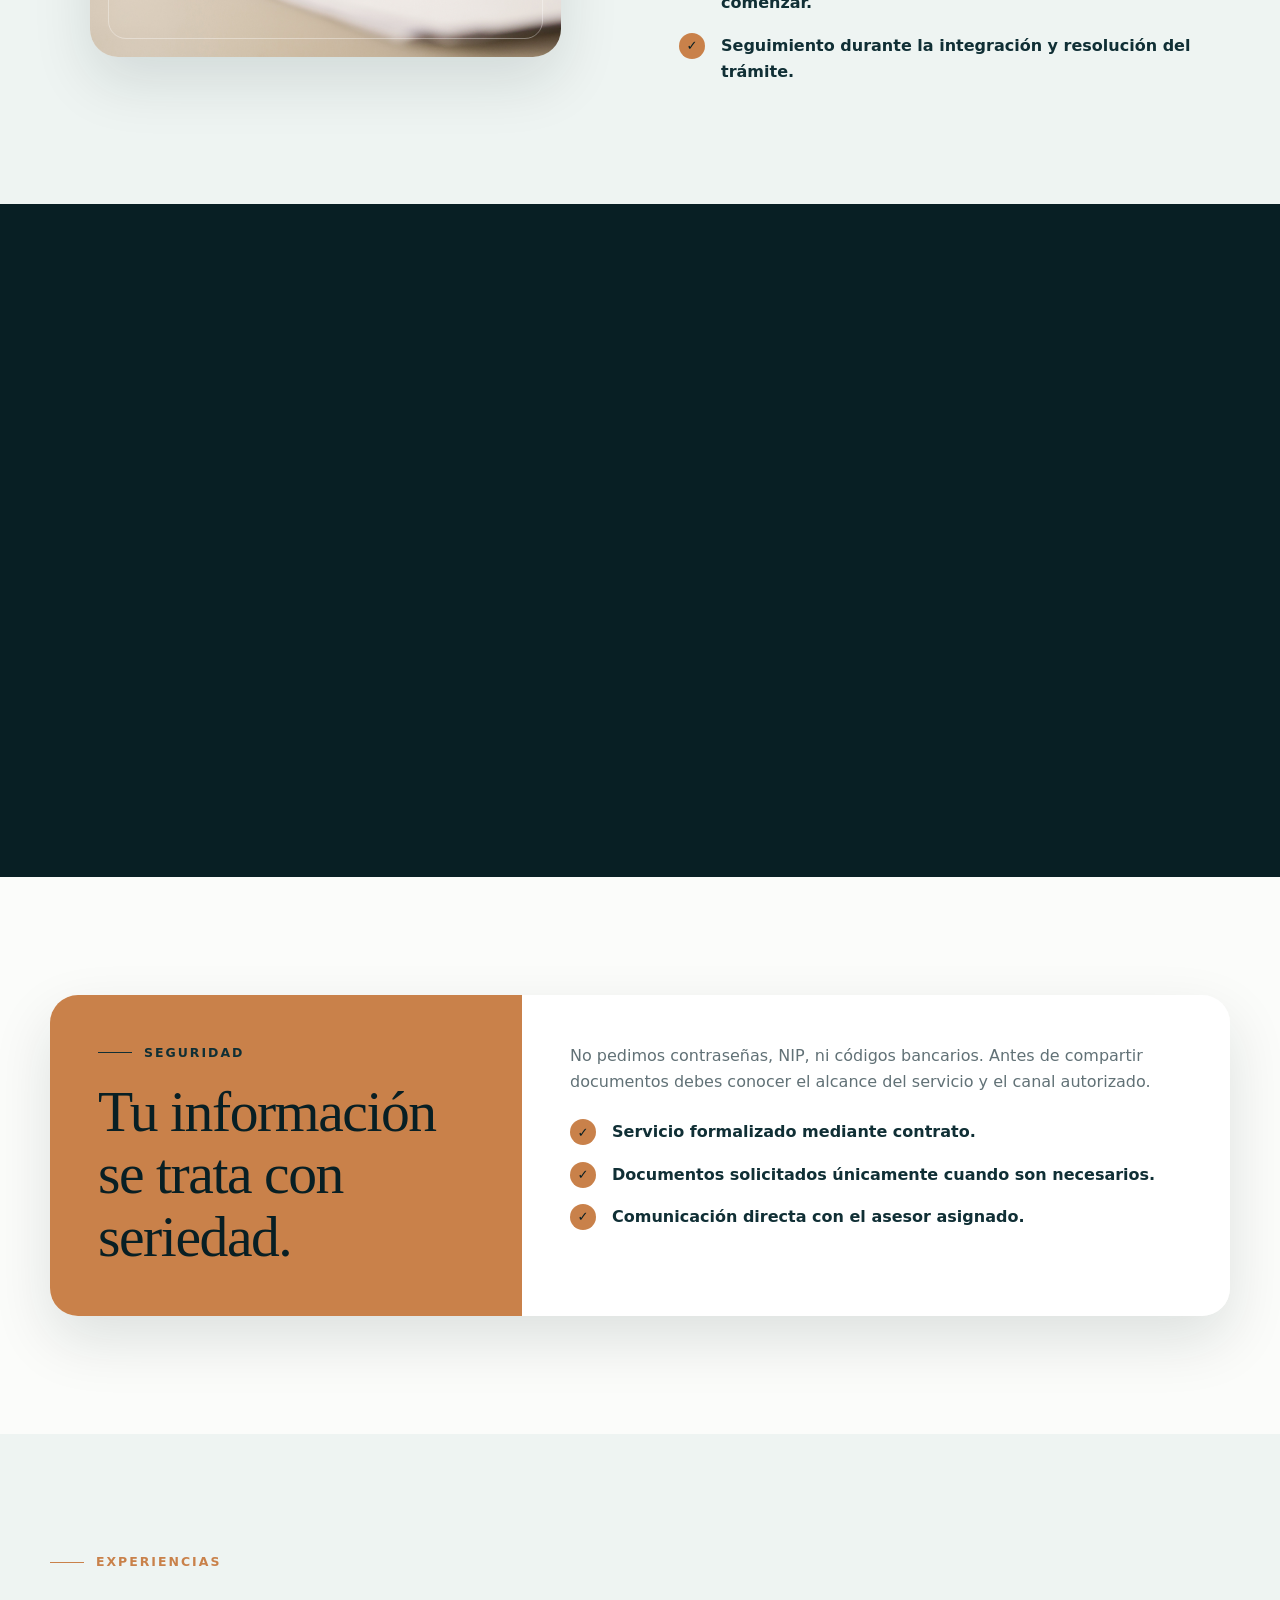
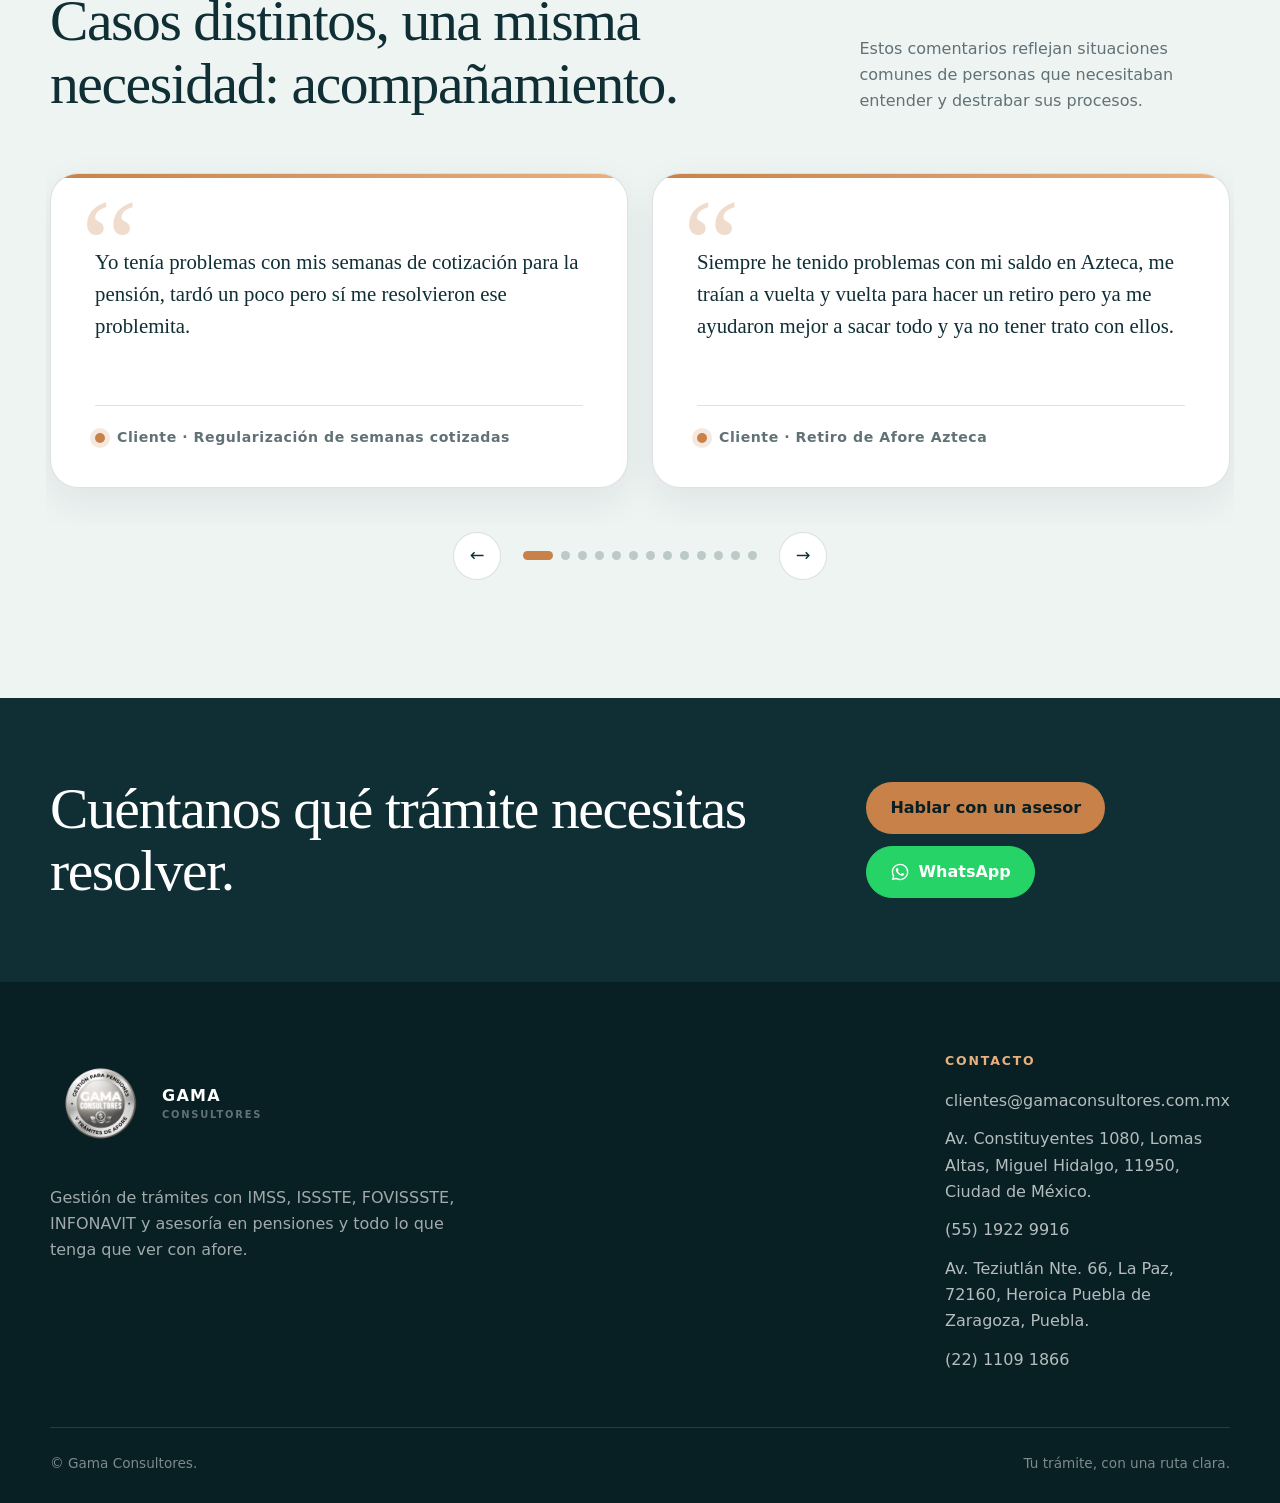
==== commit 3b1895c2: "g" ====
--- a/index.html
+++ b/index.html
@@ -111,7 +111,7 @@
 						<strong>MX</strong><span>Atención en toda la República</span>
 					</div>
 					<div class="metric">
-						<strong>+2500</strong><span>Hemos ayudado a más de 2500 trabajadores con sus trámites de afore</span>
+						<strong>+3000</strong><span>Hemos ayudado a más de 3000 trabajadores con sus trámites de afore</span>
 					</div>
 				</div>
 			</section>
@@ -210,121 +210,273 @@
 				</div>
 			</section>
 
-			<section class="section section-soft" id="testimonios">
-				<div class="container">
-					<div class="section-head" data-reveal>
-						<div>
-							<p class="eyebrow">Experiencias</p>
-							<h2>Casos distintos, una misma necesidad: acompañamiento.</h2>
-						</div>
-						<p>
-							Estos comentarios reflejan situaciones comunes de personas que
-							necesitaban entender y destrabar sus procesos.
-						</p>
-					</div>
-
-					<div class="testimonial-carousel" data-reveal aria-roledescription="carrusel" aria-label="Testimonios">
-						<div class="testimonial-viewport">
-							<div class="testimonial-track">
-								<article class="testimonial-card">
-									<blockquote>Estoy intentando sacar mi pensión pero no cumplo las semanas, me están ayudando a hacerlo con la modalidad 40 pero hasta el siguiente año tendría mi pensión</blockquote>
-									<footer>Cliente · Modalidad 40</footer>
-								</article>
-								<article class="testimonial-card">
-									<blockquote>En Sura me traían a vuelta y vuelta para hacer mi retiro por desempleo pero no daban las razones, pero mi asesora me ayudó a actualizar todo y me hizo mi retiro de desempleo</blockquote>
-									<footer>Cliente · Retiro por desempleo</footer>
-								</article>
-								<article class="testimonial-card">
-									<blockquote>Me habían negado la pensión y no entendía por qué. Revisaron mi caso y encontramos una alternativa viable.</blockquote>
-									<footer>Cliente · Negativa de pensión</footer>
-								</article>
-								<article class="testimonial-card">
-									<blockquote>Lo del infonavit ya llevaba bastante tiempo atorado, si tardó pero al final pudimos avanzar.</blockquote>
-									<footer>Cliente · Infonavit</footer>
-								</article>
-								<article class="testimonial-card">
-									<blockquote>Tenía semanas cotizadas en dos institutos distintos. Me explicaron cómo unificarlas paso a paso.</blockquote>
-									<footer>Cliente · Portabilidad</footer>
-								</article>
-								<article class="testimonial-card">
-									<blockquote>Estuve desempleado y no sabía que podía retirar parte de mi afore. Me guiaron en todo el proceso.</blockquote>
-									<footer>Cliente · Retiro por desempleo</footer>
-								</article>
-								<article class="testimonial-card">
-									<blockquote>Tenia mal mi nombre en la cuenta y por eso no podia hacer nada jaja, me ayudaron a correjirlo.</blockquote>
-									<footer>Cliente · Corrección de datos</footer>
-								</article>
-								<article class="testimonial-card">
-									<blockquote>La ayuda por matrimonio no la conocía. Me explicaron el monto y los requisitos con claridad.</blockquote>
-									<footer>Cliente · Ayuda por matrimonio</footer>
-								</article>
-								<article class="testimonial-card">
-									<blockquote>Pensé que mi caso no tenía solución. Me demostraron que sí había una ruta posible.</blockquote>
-									<footer>Cliente · Proyección de pensión</footer>
-								</article>
-								<article class="testimonial-card">
-									<blockquote>Siempre supe en qué etapa iba mi expediente. Eso me dio mucha tranquilidad.</blockquote>
-									<footer>Cliente · Seguimiento de trámite</footer>
-								</article>
-								<article class="testimonial-card">
-									<blockquote>Me explicaron los costos y tiempos desde el inicio, sin sorpresas después.</blockquote>
-									<footer>Cliente · Diagnóstico inicial</footer>
-								</article>
-								<article class="testimonial-card">
-									<blockquote>Tenía dudas sobre mi subcuenta de vivienda y me orientaron sin presionarme a nada.</blockquote>
-									<footer>Cliente · Subcuenta de vivienda</footer>
-								</article>
-								<article class="testimonial-card">
-									<blockquote>El asesor asignado siempre respondió mis dudas directamente, sin dar vueltas.</blockquote>
-									<footer>Cliente · Atención personalizada</footer>
-								</article>
-								<article class="testimonial-card">
-									<blockquote>Después de años sin moverlo, por fin entendí qué opciones tenía con mi afore.</blockquote>
-									<footer>Cliente · Revisión de cuenta</footer>
-								</article>
-								<article class="testimonial-card">
-									<blockquote>Todo quedó formalizado por contrato, así que supe exactamente qué esperar del servicio.</blockquote>
-									<footer>Cliente · Formalización del servicio</footer>
-								</article>
-								<article class="testimonial-card">
-									<blockquote>yo hise mi retiro por desempleo por segunda vez pero me dieron bien pokito esta vez</blockquote>
-									<footer>Cliente · Retiro por desempleo</footer>
-								</article>
-								<article class="testimonial-card">
-									<blockquote>mi asesora me ayudo a retirar para remodelar mi casa fue medio tardado pero se logro</blockquote>
-									<footer>Cliente · Trámite de vivienda</footer>
-								</article>
-								<article class="testimonial-card">
-									<blockquote>Yo los contraté para sacar la pensión de mi papá, la verdad se me hizo caro, si tuve que invertir algo de dinero durante más de un año</blockquote>
-									<footer>Cliente · Trámite de pensión</footer>
-								</article>
-								<article class="testimonial-card">
-									<blockquote>No conocía el retiro de remodelación porque siempre en mi afore me decían que solo podía hacer el de desempleo</blockquote>
-									<footer>Cliente · Retiro para remodelación</footer>
-								</article>
-								<article class="testimonial-card">
-									<blockquote>Yo estoy buscando retirar todo, se me hacen inservibles las afores, cuando les pides algo te ponen muchas trabas y todo es muy tardado con ellos</blockquote>
-									<footer>Cliente · Consulta sobre retiro total</footer>
-								</article>
-								<article class="testimonial-card">
-									<blockquote>A mí me los recomendó mi ex jajaja. Pero todo bien, he hecho 2 trámites con ellos y todo ha salido bien.</blockquote>
-									<footer>Cliente · Experiencia con trámites</footer>
-								</article>
-								<article class="testimonial-card">
-									<blockquote>Yo hice un trámite en la sucursal de Puebla para remodelación de mi casa. Me ayudaron a retirar casi 50, solo que sí me cobraron algo caro, fueron casi 5000.</blockquote>
-									<footer>Cliente · Remodelación de vivienda en Puebla</footer>
-								</article>
-							</div>
-						</div>
-
-						<div class="testimonial-controls">
-							<button class="t-btn t-prev" type="button" aria-label="Anterior">←</button>
-							<div class="t-dots" role="tablist" aria-label="Páginas de testimonios"></div>
-							<button class="t-btn t-next" type="button" aria-label="Siguiente">→</button>
-						</div>
-					</div>
-				</div>
-			</section>
+			
+<section class="section section-soft" id="testimonios">
+    <div class="container">
+        <div class="section-head" data-reveal>
+            <div>
+                <p class="eyebrow">Experiencias</p>
+                <h2>Casos distintos, una misma necesidad: acompañamiento.</h2>
+            </div>
+            <p>
+                Estos comentarios reflejan situaciones comunes de personas que
+                necesitaban entender y destrabar sus procesos.
+            </p>
+        </div>
+
+        <div class="testimonial-carousel" data-reveal aria-roledescription="carrusel" aria-label="Testimonios">
+            <div class="testimonial-viewport">
+                <div class="testimonial-track">
+
+					<!-- NUEVO: Regularización de semanas cotizadas -->
+                    <article class="testimonial-card">
+                        <blockquote>
+                            Yo tenía problemas con mis semanas de cotización para
+                            la pensión, tardó un poco pero sí me resolvieron
+                            ese problemita.
+                        </blockquote>
+                        <footer>Cliente · Regularización de semanas cotizadas</footer>
+                    </article>
+
+                    <!-- NUEVO: Retiro de Afore Azteca -->
+                    <article class="testimonial-card">
+                        <blockquote>
+                            Siempre he tenido problemas con mi saldo en Azteca,
+                            me traían a vuelta y vuelta para hacer un retiro
+                            pero ya me ayudaron mejor a sacar todo y ya
+                            no tener trato con ellos.
+                        </blockquote>
+                        <footer>Cliente · Retiro de Afore Azteca</footer>
+                    </article>
+
+                    <article class="testimonial-card">
+                        <blockquote>
+                            El trato conmigo fue bueno, me localizaron mi afore,
+                            mi número de seguro, sacaron mi estado de cuenta
+                            e hice un retiro por desempleo.
+                        </blockquote>
+                        <footer>Cliente · Retiro por desempleo</footer>
+                    </article>
+
+                    <article class="testimonial-card">
+                        <blockquote>
+                            Yo pensaba que solo se podía retirar cada 5 años
+                            y ya me dijeron de las otras maneras y ya me cayó
+                            mi retiro de remodelación.
+                        </blockquote>
+                        <footer>Cliente · Retiro para remodelación</footer>
+                    </article>
+
+                    <article class="testimonial-card">
+                        <blockquote>
+                            Estoy intentando sacar mi pensión pero no cumplo las semanas,
+                            me están ayudando a hacerlo con la modalidad 40 pero hasta
+                            el siguiente año tendría mi pensión
+                        </blockquote>
+                        <footer>Cliente · Modalidad 40</footer>
+                    </article>
+
+                    <article class="testimonial-card">
+                        <blockquote>
+                            En Sura me traían a vuelta y vuelta para hacer mi retiro
+                            por desempleo pero no daban las razones, pero mi asesora
+                            me ayudó a actualizar todo y me hizo mi retiro de desempleo
+                        </blockquote>
+                        <footer>Cliente · Retiro por desempleo</footer>
+                    </article>
+
+                    <article class="testimonial-card">
+                        <blockquote>
+                            Me habían negado la pensión y no entendía por qué.
+                            Revisaron mi caso y encontramos una alternativa viable.
+                        </blockquote>
+                        <footer>Cliente · Negativa de pensión</footer>
+                    </article>
+
+                    <article class="testimonial-card">
+                        <blockquote>
+                            Lo del infonavit ya llevaba bastante tiempo atorado,
+                            si tardó pero al final pudimos avanzar.
+                        </blockquote>
+                        <footer>Cliente · Infonavit</footer>
+                    </article>
+
+                    <article class="testimonial-card">
+                        <blockquote>
+                            Tenía semanas cotizadas en dos institutos distintos.
+                            Me explicaron cómo unificarlas paso a paso.
+                        </blockquote>
+                        <footer>Cliente · Portabilidad</footer>
+                    </article>
+
+                    <article class="testimonial-card">
+                        <blockquote>
+                            Estuve desempleado y no sabía que podía retirar parte
+                            de mi afore. Me guiaron en todo el proceso.
+                        </blockquote>
+                        <footer>Cliente · Retiro por desempleo</footer>
+                    </article>
+
+                    <article class="testimonial-card">
+                        <blockquote>
+                            Tenia mal mi nombre en la cuenta y por eso no podia
+                            hacer nada jaja, me ayudaron a correjirlo.
+                        </blockquote>
+                        <footer>Cliente · Corrección de datos</footer>
+                    </article>
+
+                    <article class="testimonial-card">
+                        <blockquote>
+                            La ayuda por matrimonio no la conocía.
+                            Me explicaron el monto y los requisitos con claridad.
+                        </blockquote>
+                        <footer>Cliente · Ayuda por matrimonio</footer>
+                    </article>
+
+                    <article class="testimonial-card">
+                        <blockquote>
+                            Pensé que mi caso no tenía solución.
+                            Me demostraron que sí había una ruta posible.
+                        </blockquote>
+                        <footer>Cliente · Proyección de pensión</footer>
+                    </article>
+
+                    <article class="testimonial-card">
+                        <blockquote>
+                            Siempre supe en qué etapa iba mi expediente.
+                            Eso me dio mucha tranquilidad.
+                        </blockquote>
+                        <footer>Cliente · Seguimiento de trámite</footer>
+                    </article>
+
+                    <article class="testimonial-card">
+                        <blockquote>
+                            Me explicaron los costos y tiempos desde el inicio,
+                            sin sorpresas después.
+                        </blockquote>
+                        <footer>Cliente · Diagnóstico inicial</footer>
+                    </article>
+
+                    <article class="testimonial-card">
+                        <blockquote>
+                            Tenía dudas sobre mi subcuenta de vivienda y
+                            me orientaron sin presionarme a nada.
+                        </blockquote>
+                        <footer>Cliente · Subcuenta de vivienda</footer>
+                    </article>
+
+                    <article class="testimonial-card">
+                        <blockquote>
+                            El asesor asignado siempre respondió mis dudas directamente,
+                            sin dar vueltas.
+                        </blockquote>
+                        <footer>Cliente · Atención personalizada</footer>
+                    </article>
+
+                    <article class="testimonial-card">
+                        <blockquote>
+                            Después de años sin moverlo, por fin entendí
+                            qué opciones tenía con mi afore.
+                        </blockquote>
+                        <footer>Cliente · Revisión de cuenta</footer>
+                    </article>
+
+                    <article class="testimonial-card">
+                        <blockquote>
+                            Todo quedó formalizado por contrato, así que supe
+                            exactamente qué esperar del servicio.
+                        </blockquote>
+                        <footer>Cliente · Formalización del servicio</footer>
+                    </article>
+
+                    <article class="testimonial-card">
+                        <blockquote>
+                            yo hise mi retiro por desempleo por segunda vez
+                            pero me dieron bien pokito esta vez
+                        </blockquote>
+                        <footer>Cliente · Retiro por desempleo</footer>
+                    </article>
+
+                    <article class="testimonial-card">
+                        <blockquote>
+                            mi asesora me ayudo a retirar para remodelar mi casa
+                            fue medio tardado pero se logro
+                        </blockquote>
+                        <footer>Cliente · Trámite de vivienda</footer>
+                    </article>
+
+                    <article class="testimonial-card">
+                        <blockquote>
+                            Yo los contraté para sacar la pensión de mi papá,
+                            la verdad se me hizo caro, si tuve que invertir
+                            algo de dinero durante más de un año
+                        </blockquote>
+                        <footer>Cliente · Trámite de pensión</footer>
+                    </article>
+
+                    <article class="testimonial-card">
+                        <blockquote>
+                            No conocía el retiro de remodelación porque siempre
+                            en mi afore me decían que solo podía hacer el de desempleo
+                        </blockquote>
+                        <footer>Cliente · Retiro para remodelación</footer>
+                    </article>
+
+                    <article class="testimonial-card">
+                        <blockquote>
+                            Yo estoy buscando retirar todo, se me hacen inservibles
+                            las afores, cuando les pides algo te ponen muchas trabas
+                            y todo es muy tardado con ellos
+                        </blockquote>
+                        <footer>Cliente · Consulta sobre retiro total</footer>
+                    </article>
+
+                    <article class="testimonial-card">
+                        <blockquote>
+                            A mí me los recomendó mi ex jajaja.
+                            Pero todo bien, he hecho 2 trámites con ellos
+                            y todo ha salido bien.
+                        </blockquote>
+                        <footer>Cliente · Experiencia con trámites</footer>
+                    </article>
+
+                    <article class="testimonial-card">
+                        <blockquote>
+                            Yo hice un trámite en la sucursal de Puebla para
+                            remodelación de mi casa. Me ayudaron a retirar casi 50,
+                            solo que sí me cobraron algo caro, fueron casi 5000.
+                        </blockquote>
+                        <footer>Cliente · Remodelación de vivienda en Puebla</footer>
+                    </article>
+
+                    
+
+                </div>
+            </div>
+
+            <div class="testimonial-controls">
+                <button
+                    class="t-btn t-prev"
+                    type="button"
+                    aria-label="Anterior"
+                >←</button>
+
+                <div
+                    class="t-dots"
+                    role="tablist"
+                    aria-label="Páginas de testimonios"
+                ></div>
+
+                <button
+                    class="t-btn t-next"
+                    type="button"
+                    aria-label="Siguiente"
+                >→</button>
+            </div>
+        </div>
+    </div>
+</section>
+
 
 			<section class="cta">
 				<div class="container cta-inner" data-reveal>
--- a/assets/css/agencia.css
+++ b/assets/css/agencia.css
@@ -317,7 +317,7 @@
 			rgba(8, 31, 36, 0.75) 48%,
 			rgba(8, 31, 36, 0.2) 100%
 		),
-		url("../imgs/hero/bannerDesk.jpg") center/cover;
+		url("https://img.magnific.com/foto-gratis/concepto-hombres-negocios-apreton-manos_53876-31214.jpg") center/cover;
 }
 .hero::after {
 	content: "";
